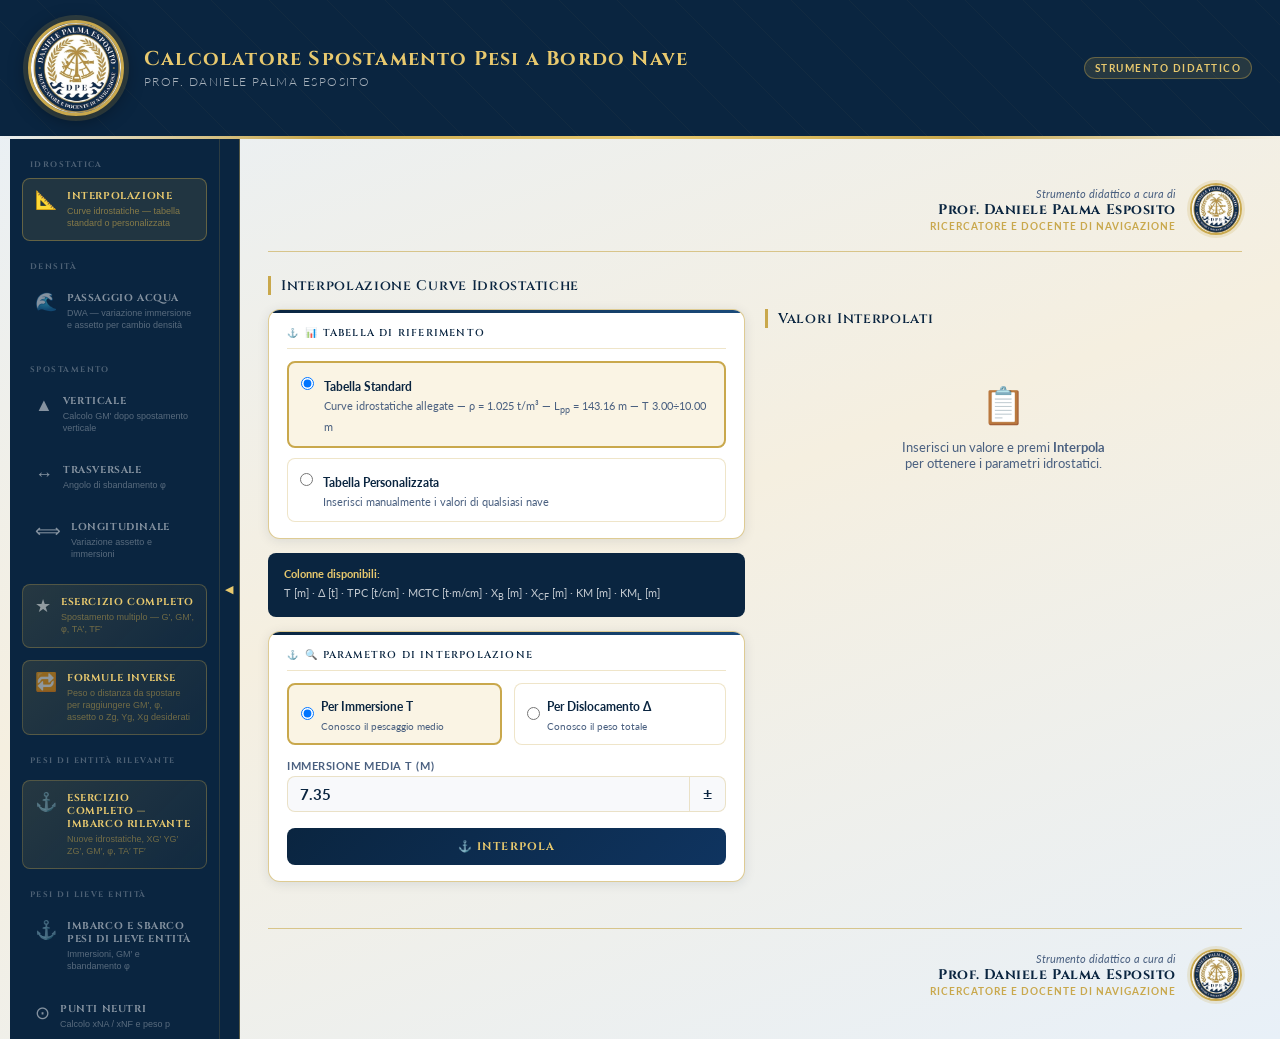
==== public/calcolatori/statica-nave.html @ 0606c581 "Changes" ====
<!DOCTYPE html>
<html lang="it">
<head>
<meta charset="UTF-8">
<meta name="viewport" content="width=device-width, initial-scale=1.0">
<title>Calcolatore Spostamento Pesi – DPE</title>
<link rel="icon" type="image/png" href="[data-uri]">
<link href="https://fonts.googleapis.com/css2?family=Cinzel:wght@400;600;700&family=Lato:wght@300;400;700&display=swap" rel="stylesheet">
<style>:root{--navy:#0a2540;--navy-mid:#0f3460;--navy-light:#1a4a7a;--gold:#C9A84C;--gold-light:#e8c96e;--gold-pale:#f5e8c0;--gold-bg:#faf4e4;--white:#ffffff;--off-white:#f8f9fb;--sea:rgba(21,101,192,0.18);--text-main:#0a2540;--text-muted:#4a6080;--border:rgba(201,168,76,0.3);--border-strong:rgba(201,168,76,0.6);--shadow:0 4px 24px rgba(10,37,64,0.13);--shadow-card:0 2px 12px rgba(10,37,64,0.10);--radius:12px;--radius-sm:8px}*{box-sizing:border-box;margin:0;padding:0}body{font-family:'Lato',sans-serif;background:linear-gradient(160deg,#e8f0f8 0%,#f5efe0 50%,#e8f0f8 100%);min-height:100vh;color:var(--text-main)}.header{background:var(--navy);padding:0;position:relative;overflow:hidden}.header::before{content:'';position:absolute;inset:0;background:repeating-linear-gradient( 45deg,transparent,transparent 40px,rgba(201,168,76,0.04) 40px,rgba(201,168,76,0.04) 41px )}.header-inner{display:flex;align-items:center;gap:20px;padding:20px 28px;position:relative;z-index:1}.header-logo{width:96px;height:96px;border:3px solid var(--gold);border-radius:50%;object-fit:cover;flex-shrink:0;box-shadow:0 0 0 5px rgba(201,168,76,0.18),0 4px 20px rgba(0,0,0,0.4)}.header-text{flex:1}.header-title{font-family:'Cinzel',serif;font-size:20px;font-weight:700;color:var(--gold-light);letter-spacing:0.06em;line-height:1.2}.header-subtitle{font-size:12px;font-weight:300;color:rgba(255,255,255,0.65);letter-spacing:0.12em;text-transform:uppercase;margin-top:3px}.header-badge{background:rgba(201,168,76,0.15);border:1px solid rgba(201,168,76,0.4);color:var(--gold-light);font-size:10px;font-weight:700;letter-spacing:0.15em;text-transform:uppercase;padding:4px 10px;border-radius:20px}.gold-rule{height:3px;background:linear-gradient(90deg,transparent,var(--gold),var(--gold-light),var(--gold),transparent)}.app-shell{display:flex;max-width:1260px;margin:0 auto;min-height:calc(100vh - 130px);position:relative}.sidebar-wrapper{display:flex;flex-direction:row;flex-shrink:0;position:sticky;top:0;height:100vh;align-self:flex-start}.sidebar{width:210px;flex-shrink:0;background:var(--navy);padding:20px 12px;display:flex;flex-direction:column;gap:6px;border-right:1px solid rgba(201,168,76,0.18);transition:width 0.25s ease,padding 0.25s ease,opacity 0.25s ease;overflow-x:hidden;overflow-y:auto;height:100%;scrollbar-width:thin;scrollbar-color:rgba(201,168,76,0.35) transparent}.sidebar::-webkit-scrollbar{width:4px}.sidebar::-webkit-scrollbar-thumb{background:rgba(201,168,76,0.35);border-radius:4px}.sidebar::-webkit-scrollbar-track{background:transparent}.sidebar.collapsed{width:0;padding:20px 0;opacity:0;pointer-events:none}.sidebar-toggle{background:var(--navy);border:none;border-right:1px solid rgba(201,168,76,0.4);color:var(--gold-light);cursor:pointer;width:20px;min-width:20px;padding:0;font-size:11px;display:flex;align-items:center;justify-content:center;transition:background 0.15s;writing-mode:vertical-rl}.sidebar-toggle:hover{background:var(--navy-light);color:var(--gold)}.sidebar-label{font-family:'Cinzel',serif;font-size:8px;font-weight:700;letter-spacing:0.18em;text-transform:uppercase;color:rgba(255,255,255,0.28);padding:0 8px;margin-bottom:2px;margin-top:10px}.sidebar-label:first-child{margin-top:0}.tab{display:flex;align-items:flex-start;gap:10px;padding:11px 12px;border-radius:8px;border:1px solid transparent;background:transparent;color:rgba(255,255,255,0.5);cursor:pointer;text-align:left;transition:all .2s;width:100%}.tab:hover:not(.active){background:rgba(255,255,255,0.06);color:rgba(255,255,255,0.85);border-color:rgba(201,168,76,0.15)}.tab.active{background:rgba(201,168,76,0.12);border-color:rgba(201,168,76,0.4);color:var(--gold-light)}.tab-icon{font-size:18px;flex-shrink:0;margin-top:1px;line-height:1}.tab-body{display:flex;flex-direction:column;gap:2px}.tab-name{font-family:'Cinzel',serif;font-size:10px;font-weight:700;letter-spacing:0.06em;text-transform:uppercase;line-height:1.3}.tab-desc{font-size:9px;font-weight:300;color:rgba(255,255,255,0.32);line-height:1.35}.tab.active .tab-desc{color:rgba(201,168,76,0.6)}.tab-star{background:linear-gradient(135deg,rgba(201,168,76,0.15),rgba(201,168,76,0.04));border-color:rgba(201,168,76,0.3) !important;margin-top:6px}.tab-star .tab-name{color:var(--gold-light)}.tab-star .tab-desc{color:rgba(201,168,76,0.5)}.tab-star.active{background:rgba(201,168,76,0.2);border-color:var(--gold) !important}.app-body{padding:24px 28px 36px;flex:1;min-width:0}.panel{display:none}.panel.active{display:block}.grid2{display:grid;grid-template-columns:1fr 1fr;gap:20px}.section-title{font-family:'Cinzel',serif;font-size:14px;font-weight:600;color:var(--navy);letter-spacing:0.05em;margin-bottom:14px;padding-left:10px;border-left:3px solid var(--gold)}.card{background:var(--white);border:1px solid var(--border-strong);border-radius:var(--radius);padding:16px 18px;box-shadow:var(--shadow-card);margin-bottom:14px;position:relative;overflow:hidden}.card::before{content:'';position:absolute;top:0;left:0;right:0;height:3px;background:linear-gradient(90deg,var(--navy),var(--navy-light))}.card-title{font-family:'Cinzel',serif;font-size:10px;font-weight:600;color:var(--navy);text-transform:uppercase;letter-spacing:0.12em;margin-bottom:12px;padding-bottom:8px;border-bottom:1px solid var(--border);display:flex;align-items:center;gap:6px}.card-title::before{content:'⚓';font-size:9px}.field{margin-bottom:10px}.field:last-child{margin-bottom:0}.field label{display:block;font-size:11px;font-weight:700;color:var(--text-muted);letter-spacing:0.05em;margin-bottom:4px;text-transform:uppercase}.field input{width:100%;padding:8px 12px;font-size:15px;font-weight:700;font-family:'Lato',sans-serif;border:1.5px solid var(--border);border-radius:var(--radius-sm);background:var(--off-white);color:var(--navy);transition:border-color .15s,box-shadow .15s}.field input:focus{outline:none;border-color:var(--gold);box-shadow:0 0 0 3px rgba(201,168,76,0.15);background:var(--white)}.field .hint{font-size:10px;font-weight:300;color:var(--text-muted);margin-left:4px;text-transform:none;letter-spacing:0}.formula-box{background:var(--navy);border-radius:var(--radius-sm);padding:12px 16px;font-family:'Lato',monospace;font-size:12px;color:var(--gold-light);line-height:1.8;letter-spacing:0.04em}.formula-box .note{color:rgba(255,255,255,0.4);font-size:11px}.results-panel{background:var(--white);border:1px solid var(--border-strong);border-radius:var(--radius);box-shadow:var(--shadow-card);overflow:hidden}.results-header{background:linear-gradient(135deg,var(--navy) 0%,var(--navy-mid) 100%);padding:12px 18px;display:flex;align-items:center;justify-content:space-between}.results-header-title{font-family:'Cinzel',serif;font-size:11px;font-weight:600;color:var(--gold-light);letter-spacing:0.1em;text-transform:uppercase}.results-header-icon{font-size:14px}.result-grid{display:grid;grid-template-columns:1fr 1fr;gap:1px;background:var(--border);border-top:1px solid var(--border-strong)}.result-item{background:var(--white);padding:14px 18px;display:flex;flex-direction:column;gap:4px}.result-item.full{grid-column:1 / -1}.result-item.accent{background:var(--gold-bg)}.result-label{font-size:10px;font-weight:700;color:var(--text-muted);text-transform:uppercase;letter-spacing:0.08em}.result-val{font-size:20px;font-weight:700;color:var(--navy);font-family:'Lato',sans-serif}.result-val.good{color:#0d6e5e}.result-val.warn{color:#c84b11}.result-val.small{font-size:15px}.badge{display:inline-block;padding:4px 12px;border-radius:20px;font-size:11px;font-weight:700;letter-spacing:0.06em;text-transform:uppercase}.badge-green{background:#d1fae5;color:#065f46;border:1px solid #6ee7b7}.badge-amber{background:#fef3c7;color:#78350f;border:1px solid #fcd34d}.badge-red{background:#fee2e2;color:#7f1d1d;border:1px solid #fca5a5}.badge-blue{background:#dbeafe;color:#1e3a8a;border:1px solid #93c5fd}.canvas-wrap{margin-top:14px;background:var(--white);border:1px solid var(--border-strong);border-radius:var(--radius);overflow:hidden;box-shadow:var(--shadow-card)}.canvas-header{background:linear-gradient(135deg,var(--navy) 0%,var(--navy-mid) 100%);padding:8px 14px;font-family:'Cinzel',serif;font-size:10px;font-weight:600;color:var(--gold-light);letter-spacing:0.1em;text-transform:uppercase}.ship-canvas{width:100%;height:180px;display:block}.info-text{font-size:11px;color:var(--text-muted);padding:8px 14px;font-style:italic;background:var(--off-white);border-top:1px solid var(--border)}.footer-firma{margin-top:32px;padding-top:20px;border-top:1px solid var(--border-strong);display:flex;align-items:center;gap:14px;justify-content:flex-end}.footer-firma img{width:52px;height:52px;border-radius:50%;border:2px solid var(--gold);object-fit:cover;box-shadow:0 0 0 3px rgba(201,168,76,0.2)}.footer-firma-text{text-align:right}.footer-firma-by{font-size:11px;color:var(--text-muted);font-style:italic}.footer-firma-name{font-family:'Cinzel',serif;font-size:14px;font-weight:700;color:var(--navy);letter-spacing:0.04em}.footer-firma-role{font-size:10px;color:var(--gold);letter-spacing:0.1em;text-transform:uppercase;font-weight:700;margin-top:1px}@media (max-width:680px){.grid2{grid-template-columns:1fr}.result-grid{grid-template-columns:1fr}.header-inner{flex-wrap:wrap}.app-body{padding:16px}}
.field-with-sign{position:relative;display:flex;align-items:stretch;gap:0}
.field-with-sign input{flex:1;border-radius:var(--radius-sm) 0 0 var(--radius-sm)!important}
.sign-btn{flex-shrink:0;width:36px;border:1.5px solid var(--border);border-left:none;border-radius:0 var(--radius-sm) var(--radius-sm) 0;background:var(--off-white);color:var(--navy);font-size:16px;font-weight:700;cursor:pointer;transition:background .15s,color .15s,border-color .15s;display:flex;align-items:center;justify-content:center;line-height:1;padding:0;font-family:'Lato',sans-serif}
.sign-btn:hover{background:var(--navy);color:var(--gold-light);border-color:var(--navy)}
.sign-btn:active{background:var(--navy-light)}
.field-with-sign input:focus{border-radius:var(--radius-sm) 0 0 var(--radius-sm)!important}
.peso-controls{display:flex;gap:8px;margin-top:12px;}
.btn-add-peso,.btn-rem-peso{flex:1;padding:8px 12px;border-radius:var(--radius-sm);border:1.5px solid;font-size:12px;font-weight:700;font-family:'Lato',sans-serif;cursor:pointer;transition:background .15s,color .15s,border-color .15s;letter-spacing:0.04em;}
.btn-add-peso{background:rgba(13,110,94,0.08);border-color:rgba(13,110,94,0.45);color:#0d6e5e;}
.btn-add-peso:hover{background:#0d6e5e;color:#fff;border-color:#0d6e5e;}
.btn-rem-peso{background:rgba(200,75,17,0.07);border-color:rgba(200,75,17,0.4);color:#c84b11;}
.btn-rem-peso:hover{background:#c84b11;color:#fff;border-color:#c84b11;}
.btn-rem-peso:disabled{opacity:0.3;cursor:not-allowed;}
.peso-card-header{display:flex;align-items:center;justify-content:space-between;margin-bottom:12px;padding-bottom:8px;border-bottom:1px solid var(--border);}
.peso-card-title{font-family:'Cinzel',serif;font-size:10px;font-weight:600;color:var(--navy);text-transform:uppercase;letter-spacing:0.12em;display:flex;align-items:center;gap:6px;}
.peso-card-title::before{content:'⚙';font-size:9px;}
.btn-del-peso{width:22px;height:22px;border-radius:50%;border:1.5px solid rgba(200,75,17,0.4);background:rgba(200,75,17,0.07);color:#c84b11;font-size:14px;font-weight:700;line-height:1;cursor:pointer;display:flex;align-items:center;justify-content:center;padding:0;transition:background .15s,color .15s;}
.btn-del-peso:hover{background:#c84b11;color:#fff;border-color:#c84b11;}
.peso-count-badge{font-size:10px;color:var(--text-muted);font-family:'Lato',sans-serif;font-weight:400;font-style:italic;margin-left:6px;text-transform:none;letter-spacing:0;}
/* ── Import from table ────────────────────────────────────────────────── */
.import-bar{display:flex;align-items:center;gap:10px;background:linear-gradient(90deg,rgba(201,168,76,0.10),rgba(201,168,76,0.04));border:1px solid var(--border-strong);border-radius:var(--radius-sm);padding:9px 14px;margin-bottom:18px;flex-wrap:wrap;}
.import-bar-icon{font-size:16px;flex-shrink:0;}
.import-bar-text{flex:1;font-size:11px;color:var(--text-muted);min-width:120px;}
.import-bar-text strong{color:var(--navy);font-weight:700;}
.btn-import{background:var(--navy);color:var(--gold-light);border:1.5px solid var(--gold);border-radius:var(--radius-sm);padding:6px 14px;font-size:11px;font-weight:700;font-family:'Lato',sans-serif;cursor:pointer;letter-spacing:0.05em;transition:background .15s,color .15s;white-space:nowrap;}
.btn-import:hover{background:var(--gold);color:var(--navy);}
.btn-import:disabled{opacity:0.4;cursor:not-allowed;}
.import-toast{position:fixed;bottom:24px;right:24px;background:var(--navy);color:var(--gold-light);border:1px solid var(--gold);border-radius:var(--radius-sm);padding:10px 18px;font-size:12px;font-weight:700;font-family:'Lato',sans-serif;z-index:9999;box-shadow:0 4px 20px rgba(0,0,0,0.3);transform:translateY(20px);opacity:0;transition:opacity .25s,transform .25s;pointer-events:none;}
.import-toast.show{opacity:1;transform:translateY(0);}
/* ── Import modal ──────────────────────────────────────────────────────── */
.import-modal-bg{position:fixed;inset:0;background:rgba(10,37,64,0.55);z-index:8000;display:flex;align-items:center;justify-content:center;padding:16px;}
.import-modal{background:var(--white);border-radius:var(--radius);border:1px solid var(--border-strong);box-shadow:0 8px 40px rgba(10,37,64,0.25);width:100%;max-width:480px;overflow:hidden;}
.import-modal-header{background:linear-gradient(135deg,var(--navy),var(--navy-mid));padding:14px 20px;display:flex;align-items:center;justify-content:space-between;}
.import-modal-title{font-family:'Cinzel',serif;font-size:13px;font-weight:600;color:var(--gold-light);letter-spacing:0.06em;}
.import-modal-close{background:none;border:none;color:rgba(255,255,255,0.5);font-size:20px;cursor:pointer;line-height:1;padding:0;}
.import-modal-close:hover{color:var(--gold-light);}
.import-modal-body{padding:18px 20px;}
.import-preview{background:var(--off-white);border:1px solid var(--border);border-radius:var(--radius-sm);padding:10px 14px;font-family:monospace;font-size:11px;color:var(--navy);line-height:1.8;margin-bottom:16px;}
.import-fields{display:flex;flex-direction:column;gap:8px;margin-bottom:16px;}
.import-field-row{display:flex;align-items:center;gap:10px;padding:8px 12px;border:1px solid var(--border);border-radius:var(--radius-sm);cursor:pointer;transition:background .12s;}
.import-field-row:hover{background:var(--gold-bg);}
.import-field-row input[type=checkbox]{width:15px;height:15px;accent-color:var(--navy);flex-shrink:0;cursor:pointer;}
.import-field-label{flex:1;font-size:12px;font-weight:700;color:var(--navy);}
.import-field-value{font-family:monospace;font-size:12px;color:#0d6e5e;font-weight:700;}
.import-field-target{font-size:10px;color:var(--text-muted);margin-left:4px;}
.import-modal-footer{padding:12px 20px;border-top:1px solid var(--border);display:flex;gap:10px;justify-content:flex-end;}
.btn-modal-cancel{padding:8px 18px;border-radius:var(--radius-sm);border:1.5px solid var(--border);background:var(--off-white);color:var(--text-muted);font-size:12px;font-weight:700;cursor:pointer;}
.btn-modal-cancel:hover{background:var(--white);border-color:var(--navy);color:var(--navy);}
.btn-modal-confirm{padding:8px 22px;border-radius:var(--radius-sm);border:none;background:var(--navy);color:var(--gold-light);font-size:12px;font-weight:700;cursor:pointer;letter-spacing:0.04em;}
.btn-modal-confirm:hover{background:var(--navy-light);}
</style>
</head>
<body>

<div class="header">
<div class="header-inner">
<img id="__dpe_logo_0" src="[data-uri]" alt="DPE Logo" class="header-logo"
onerror="this.style.display='none'">
<div class="header-text">
<div class="header-title">Calcolatore Spostamento Pesi a Bordo Nave</div>
<div class="header-subtitle">Prof. Daniele Palma Esposito</div>
</div>
<div class="header-badge">Strumento Didattico</div>
</div>
</div>
<div class="gold-rule"></div>

<div class="app-shell">

<div class="sidebar-wrapper">

<nav class="sidebar" id="main-sidebar">
<div class="sidebar-label">Idrostatica</div>
<button class="tab active" onclick="switchTab('interpolazione', this)">
<span class="tab-icon">📐</span>
<span class="tab-body">
<span class="tab-name">Interpolazione</span>
<span class="tab-desc">Curve idrostatiche — tabella standard o personalizzata</span>
</span>
</button>
<div class="sidebar-label" style="margin-top:14px;">Densità</div>
<button class="tab" onclick="switchTab('acqua', this)">
<span class="tab-icon">🌊</span>
<span class="tab-body">
<span class="tab-name">Passaggio Acqua</span>
<span class="tab-desc">DWA — variazione immersione e assetto per cambio densità</span>
</span>
</button>
<div class="sidebar-label" style="margin-top:14px;">Spostamento</div>
<button class="tab" onclick="switchTab('verticale', this)">
<span class="tab-icon">▲</span>
<span class="tab-body">
<span class="tab-name">Verticale</span>
<span class="tab-desc">Calcolo GM' dopo spostamento verticale</span>
</span>
</button>
<button class="tab" onclick="switchTab('trasversale', this)">
<span class="tab-icon">↔</span>
<span class="tab-body">
<span class="tab-name">Trasversale</span>
<span class="tab-desc">Angolo di sbandamento φ</span>
</span>
</button>
<button class="tab" onclick="switchTab('longitudinale', this)">
<span class="tab-icon">⟺</span>
<span class="tab-body">
<span class="tab-name">Longitudinale</span>
<span class="tab-desc">Variazione assetto e immersioni</span>
</span>
</button>
<button class="tab tab-star" onclick="switchTab('esercizio', this)">
<span class="tab-icon">★</span>
<span class="tab-body">
<span class="tab-name">Esercizio Completo</span>
<span class="tab-desc">Spostamento multiplo — G', GM', φ, TA', TF'</span>
</span>
</button>
<button class="tab tab-star" onclick="switchTab('inverse', this)">
<span class="tab-icon">🔁</span>
<span class="tab-body">
<span class="tab-name">Formule Inverse</span>
<span class="tab-desc">Peso o distanza da spostare per raggiungere GM', φ, assetto o Zg, Yg, Xg desiderati</span>
</span>
</button>
<div class="sidebar-label" style="margin-top:14px;">Pesi di Entità Rilevante</div>
<button class="tab tab-star" onclick="switchTab('imbrilevante', this)">
<span class="tab-icon">⚓</span>
<span class="tab-body">
<span class="tab-name">Esercizio Completo — Imbarco Rilevante</span>
<span class="tab-desc">Nuove idrostatiche, XG′ YG′ ZG′, GM′, φ, TA′ TF′</span>
</span>
</button>
<div class="sidebar-label" style="margin-top:14px;">Pesi di Lieve Entità</div>
<button class="tab" onclick="switchTab('imbsb', this)">
<span class="tab-icon">⚓</span>
<span class="tab-body">
<span class="tab-name">Imbarco e Sbarco Pesi di Lieve Entità</span>
<span class="tab-desc">Immersioni, GM′ e sbandamento φ</span>
</span>
</button>
<button class="tab" onclick="switchTab('puntineutri', this)">
<span class="tab-icon">⊙</span>
<span class="tab-body">
<span class="tab-name">Punti Neutri</span>
<span class="tab-desc">Calcolo xNA / xNF e peso p</span>
</span>
</button>
<button class="tab" onclick="switchTab('vincolipesc', this)">
<span class="tab-icon">🔒</span>
<span class="tab-body">
<span class="tab-name">Vincoli di Pescaggio</span>
<span class="tab-desc">Peso da imbarcare affinché δTA o δTF siano uguali a δT req</span>
</span>
</button>
<div class="sidebar-label" style="margin-top:14px;">Stabilità</div>
<button class="tab tab-star" onclick="switchTab('incaglio', this)">
<span class="tab-icon">⚠️</span>
<span class="tab-body">
<span class="tab-name">Incaglio</span>
<span class="tab-desc">Reazione di fondo, momento, posizione e disincaglio</span>
</span>
</button>
<button class="tab tab-star" onclick="switchTab('fse', this)">
<span class="tab-icon">💧</span>
<span class="tab-body">
<span class="tab-name">Free Surface Effect</span>
<span class="tab-desc">FSE su serbatoi liquidi — GM′ ridotto</span>
</span>
</button>
<div class="sidebar-label" style="margin-top:14px;">Logistica</div>
<button class="tab tab-star" onclick="switchTab('falla', this)">
<span class="tab-icon">🕳️</span>
<span class="tab-body">
<span class="tab-name">Allagamento — Falla</span>
<span class="tab-desc">Peso acqua imbarcata, immersione, assetto (opzionale)</span>
</span>
</button>
<button class="tab tab-star" onclick="switchTab('bunker', this)">
<span class="tab-icon">⛽</span>
<span class="tab-body">
<span class="tab-name">Bunker &amp; Portata Netta</span>
<span class="tab-desc">Fabbisogno carburante e capacità di carico utile</span>
</span>
</button>
</nav>

<button class="sidebar-toggle" id="sidebar-toggle-btn" onclick="toggleSidebar()" title="Nascondi menu">◀</button>

</div>

<div class="app-body">

<div id="panel-verticale" class="panel">
<div class="footer-firma" style="margin-top:0;margin-bottom:24px;padding-bottom:16px;border-top:none;border-bottom:1px solid var(--border-strong);">
<div class="footer-firma-text">
<div class="footer-firma-by">Strumento didattico a cura di</div>
<div class="footer-firma-name">Prof. Daniele Palma Esposito</div>
<div class="footer-firma-role">Ricercatore e Docente di Navigazione</div>
</div>
<img src="[data-uri]" alt="DPE" class="dpe-logo-sync"
onerror="this.style.display='none'">
</div>

<div class="import-bar">
<span class="import-bar-icon">📥</span>
<span class="import-bar-text"><strong>Importa dalla tabella idrostatica</strong> — carica Δ dalla scheda Interpolazione</span>
<button class="btn-import" onclick="openImportModal('v')">Importa valori</button>
</div>

<div class="grid2">
<div>
<p class="section-title">Spostamento Verticale del Peso</p>
<div class="card">
<p class="card-title">Dati Nave</p>
<div class="field">
<label>Dislocamento Δ <span class="hint">(t)</span></label>
<div class="field-with-sign"><input type="number" id="v-delta" value="8000" oninput="calcV()"><button type="button" class="sign-btn" onclick="toggleSign('v-delta')" title="Cambia segno (±)">±</button></div>
</div>
<div class="field">
<label>Altezza metacentrica GM <span class="hint">(m)</span></label>
<div class="field-with-sign"><input type="number" id="v-gm" value="1.20" step="0.01" oninput="calcV()"><button type="button" class="sign-btn" onclick="toggleSign('v-gm')" title="Cambia segno (±)">±</button></div>
</div>
</div>
<div class="card">
<p class="card-title">Peso Spostato</p>
<div class="field">
<label>Peso p <span class="hint">(t)</span></label>
<div class="field-with-sign"><input type="number" id="v-p" value="50" oninput="calcV()"><button type="button" class="sign-btn" onclick="toggleSign('v-p')" title="Cambia segno (±)">±</button></div>
</div>
<div class="field">
<label>Spostamento verticale z <span class="hint">(m — + su, − giù)</span></label>
<div class="field-with-sign"><input type="number" id="v-z" value="4.0" step="0.1" oninput="calcV()"><button type="button" class="sign-btn" onclick="toggleSign('v-z')" title="Cambia segno (±)">±</button></div>
</div>
</div>
<div class="formula-box">
GG' = p · z / Δ<br>
GM' = GM − GG'<br>
<span class="note">+ spostamento verso il basso → GM aumenta</span>
</div>
</div>
<div>
<p class="section-title">Risultati</p>
<div class="results-panel">
<div class="results-header">
<span class="results-header-title">Variazione di Stabilità</span>
<span class="results-header-icon">⚓</span>
</div>
<div class="result-grid">
<div class="result-item">
<span class="result-label">GG' — Spostamento baricentro</span>
<span class="result-val" id="v-gg">—</span>
</div>
<div class="result-item accent">
<span class="result-label">Nuova GM'</span>
<span class="result-val" id="v-gm2">—</span>
</div>
<div class="result-item full">
<span class="result-label">Valutazione Stabilità</span>
<span id="v-status">—</span>
</div>
</div>
</div>
<div class="canvas-wrap">
<div class="canvas-header">📐 Visualizzazione — Piano Trasversale</div>
<canvas id="ship-v" class="ship-canvas"></canvas>
<p class="info-text" id="v-info">Inserire i dati per visualizzare la situazione.</p>
</div>
</div>
</div>

<div class="footer-firma">
<div class="footer-firma-text">
<div class="footer-firma-by">Strumento didattico a cura di</div>
<div class="footer-firma-name">Prof. Daniele Palma Esposito</div>
<div class="footer-firma-role">Ricercatore e Docente di Navigazione</div>
</div>
<img src="[data-uri]" alt="DPE" class="dpe-logo-sync"
onerror="this.style.display='none'">
</div>
</div>

<div id="panel-trasversale" class="panel">
<div class="footer-firma" style="margin-top:0;margin-bottom:24px;padding-bottom:16px;border-top:none;border-bottom:1px solid var(--border-strong);">
<div class="footer-firma-text">
<div class="footer-firma-by">Strumento didattico a cura di</div>
<div class="footer-firma-name">Prof. Daniele Palma Esposito</div>
<div class="footer-firma-role">Ricercatore e Docente di Navigazione</div>
</div>
<img src="[data-uri]" alt="DPE" class="dpe-logo-sync"
onerror="this.style.display='none'">
</div>

<div class="import-bar">
<span class="import-bar-icon">📥</span>
<span class="import-bar-text"><strong>Importa dalla tabella idrostatica</strong> — carica Δ dalla scheda Interpolazione</span>
<button class="btn-import" onclick="openImportModal('t')">Importa valori</button>
</div>

<div class="grid2">
<div>
<p class="section-title">Spostamento Trasversale del Peso</p>
<div class="card">
<p class="card-title">Dati Nave</p>
<div class="field">
<label>Dislocamento Δ <span class="hint">(t)</span></label>
<div class="field-with-sign"><input type="number" id="t-delta" value="8000" oninput="calcT()"><button type="button" class="sign-btn" onclick="toggleSign('t-delta')" title="Cambia segno (±)">±</button></div>
</div>
<div class="field">
<label>Altezza metacentrica GM <span class="hint">(m)</span></label>
<div class="field-with-sign"><input type="number" id="t-gm" value="1.20" step="0.01" oninput="calcT()"><button type="button" class="sign-btn" onclick="toggleSign('t-gm')" title="Cambia segno (±)">±</button></div>
</div>
</div>
<div class="card">
<p class="card-title">Peso Spostato</p>
<div class="field">
<label>Peso p <span class="hint">(t)</span></label>
<div class="field-with-sign"><input type="number" id="t-p" value="50" oninput="calcT()"><button type="button" class="sign-btn" onclick="toggleSign('t-p')" title="Cambia segno (±)">±</button></div>
</div>
<div class="field">
<label>Spostamento trasversale y <span class="hint">(m — + dritta, − sinistra)</span></label>
<div class="field-with-sign"><input type="number" id="t-y" value="5.0" step="0.1" oninput="calcT()"><button type="button" class="sign-btn" onclick="toggleSign('t-y')" title="Cambia segno (±)">±</button></div>
</div>
</div>
<div class="formula-box">
tan φ = p · y / (Δ · GM)<br>
φ = arctan(p · y / Δ · GM)
</div>
</div>
<div>
<p class="section-title">Risultati</p>
<div class="results-panel">
<div class="results-header">
<span class="results-header-title">Angolo di Sbandamento</span>
<span class="results-header-icon">🧭</span>
</div>
<div class="result-grid">
<div class="result-item">
<span class="result-label">GG' trasversale</span>
<span class="result-val" id="t-gg">—</span>
</div>
<div class="result-item">
<span class="result-label">tan φ</span>
<span class="result-val small" id="t-tanf">—</span>
</div>
<div class="result-item accent">
<span class="result-label">Angolo di sbandamento φ</span>
<span class="result-val" id="t-phi">—</span>
</div>
<div class="result-item">
<span class="result-label">Valutazione</span>
<span id="t-status">—</span>
</div>
</div>
</div>
<div class="canvas-wrap">
<div class="canvas-header">📐 Visualizzazione — Sbandamento</div>
<canvas id="ship-t" class="ship-canvas"></canvas>
<p class="info-text" id="t-info">Inserire i dati per visualizzare lo sbandamento.</p>
</div>
</div>
</div>

<div class="footer-firma">
<div class="footer-firma-text">
<div class="footer-firma-by">Strumento didattico a cura di</div>
<div class="footer-firma-name">Prof. Daniele Palma Esposito</div>
<div class="footer-firma-role">Ricercatore e Docente di Navigazione</div>
</div>
<img src="[data-uri]" alt="DPE" class="dpe-logo-sync"
onerror="this.style.display='none'">
</div>
</div>

<div id="panel-longitudinale" class="panel">
<div class="footer-firma" style="margin-top:0;margin-bottom:24px;padding-bottom:16px;border-top:none;border-bottom:1px solid var(--border-strong);">
<div class="footer-firma-text">
<div class="footer-firma-by">Strumento didattico a cura di</div>
<div class="footer-firma-name">Prof. Daniele Palma Esposito</div>
<div class="footer-firma-role">Ricercatore e Docente di Navigazione</div>
</div>
<img src="[data-uri]" alt="DPE" class="dpe-logo-sync"
onerror="this.style.display='none'">
</div>

<div class="import-bar">
<span class="import-bar-icon">📥</span>
<span class="import-bar-text"><strong>Importa dalla tabella idrostatica</strong> — carica Δ, MCTC, XCF dalla scheda Interpolazione</span>
<button class="btn-import" onclick="openImportModal('l')">Importa valori</button>
</div>

<div class="grid2">
<div>
<p class="section-title">Spostamento Longitudinale del Peso</p>
<div class="card">
<p class="card-title">Dati Nave</p>
<div class="field">
<label>Dislocamento Δ <span class="hint">(t)</span></label>
<div class="field-with-sign"><input type="number" id="l-delta" value="8000" oninput="calcL()"><button type="button" class="sign-btn" onclick="toggleSign('l-delta')" title="Cambia segno (±)">±</button></div>
</div>
<div class="field">
<label>Lunghezza L <span class="hint">(m)</span></label>
<div class="field-with-sign"><input type="number" id="l-l" value="120" oninput="calcL()"><button type="button" class="sign-btn" onclick="toggleSign('l-l')" title="Cambia segno (±)">±</button></div>
</div>
<div class="field">
<label>MCTC <span class="hint">(t·m/cm)</span></label>
<div class="field-with-sign"><input type="number" id="l-mctc" value="85" step="0.1" oninput="calcL()"><button type="button" class="sign-btn" onclick="toggleSign('l-mctc')" title="Cambia segno (±)">±</button></div>
</div>
<div class="field">
<label>XCF — distanza CF da AP <span class="hint">(m)</span></label>
<div class="field-with-sign"><input type="number" id="l-xcf" value="58" step="0.1" oninput="calcL()"><button type="button" class="sign-btn" onclick="toggleSign('l-xcf')" title="Cambia segno (±)">±</button></div>
</div>
<div class="field">
<label>Immersione a poppa TA <span class="hint">(m)</span></label>
<div class="field-with-sign"><input type="number" id="l-ta" value="6.20" step="0.01" oninput="calcL()"><button type="button" class="sign-btn" onclick="toggleSign('l-ta')" title="Cambia segno (±)">±</button></div>
</div>
<div class="field">
<label>Immersione a prua TF <span class="hint">(m)</span></label>
<div class="field-with-sign"><input type="number" id="l-tf" value="5.80" step="0.01" oninput="calcL()"><button type="button" class="sign-btn" onclick="toggleSign('l-tf')" title="Cambia segno (±)">±</button></div>
</div>
</div>
<div class="card">
<p class="card-title">Peso Spostato</p>
<div class="field">
<label>Peso p <span class="hint">(t)</span></label>
<div class="field-with-sign"><input type="number" id="l-p" value="50" oninput="calcL()"><button type="button" class="sign-btn" onclick="toggleSign('l-p')" title="Cambia segno (±)">±</button></div>
</div>
<div class="field">
<label>Spostamento longitudinale x <span class="hint">(m — + verso prua)</span></label>
<div class="field-with-sign"><input type="number" id="l-x" value="20" step="0.5" oninput="calcL()"><button type="button" class="sign-btn" onclick="toggleSign('l-x')" title="Cambia segno (±)">±</button></div>
</div>
</div>
<div class="formula-box">
CT = p · x / (100 · MCTC)<br>
δTF = (L−XCF) / L · CT<br>
δTA = XCF / L · CT<br>
<span class="note">verso prua: TF↑ TA↓</span>
</div>
</div>
<div>
<p class="section-title">Risultati</p>
<div class="results-panel">
<div class="results-header">
<span class="results-header-title">Variazione di Assetto</span>
<span class="results-header-icon">⚓</span>
</div>
<div class="result-grid">
<div class="result-item full">
<span class="result-label">Variazione di assetto CT</span>
<span class="result-val" id="l-ct">—</span>
</div>
<div class="result-item">
<span class="result-label">δTF — var. immersione prua</span>
<span class="result-val small" id="l-dtf">—</span>
</div>
<div class="result-item">
<span class="result-label">δTA — var. immersione poppa</span>
<span class="result-val small" id="l-dta">—</span>
</div>
<div class="result-item accent">
<span class="result-label">Nuova TF'</span>
<span class="result-val" id="l-tf2">—</span>
</div>
<div class="result-item accent">
<span class="result-label">Nuova TA'</span>
<span class="result-val" id="l-ta2">—</span>
</div>
<div class="result-item">
<span class="result-label">Assetto iniziale As</span>
<span class="result-val small" id="l-as">—</span>
</div>
<div class="result-item">
<span class="result-label">Assetto finale As'</span>
<span class="result-val small" id="l-as2">—</span>
</div>
</div>
</div>
<div class="canvas-wrap">
<div class="canvas-header">📐 Visualizzazione — Assetto Longitudinale</div>
<canvas id="ship-l" class="ship-canvas"></canvas>
<p class="info-text" id="l-info">Inserire i dati per visualizzare la variazione di assetto.</p>
</div>
</div>
</div>

<div class="footer-firma">
<div class="footer-firma-text">
<div class="footer-firma-by">Strumento didattico a cura di</div>
<div class="footer-firma-name">Prof. Daniele Palma Esposito</div>
<div class="footer-firma-role">Ricercatore e Docente di Navigazione</div>
</div>
<img src="[data-uri]" alt="DPE" class="dpe-logo-sync"
onerror="this.style.display='none'">
</div>
</div>


<div id="panel-esercizio" class="panel">
<div class="footer-firma" style="margin-top:0;margin-bottom:24px;padding-bottom:16px;border-top:none;border-bottom:1px solid var(--border-strong);">
<div class="footer-firma-text">
<div class="footer-firma-by">Strumento didattico a cura di</div>
<div class="footer-firma-name">Prof. Daniele Palma Esposito</div>
<div class="footer-firma-role">Ricercatore e Docente di Navigazione</div>
</div>
<img src="[data-uri]" alt="DPE" class="dpe-logo-sync"
onerror="this.style.display='none'">
</div>


<div style="background:linear-gradient(135deg,var(--navy) 0%,var(--navy-mid) 100%);border-radius:var(--radius);padding:16px 22px;margin-bottom:20px;border:1px solid var(--border-strong);">
<div style="font-family:'Cinzel',serif;font-size:15px;font-weight:700;color:var(--gold-light);letter-spacing:0.06em;margin-bottom:6px;">★ Esercizio Completo — Spostamento Multiplo di Pesi</div>
<div style="font-size:12px;color:rgba(255,255,255,0.65);line-height:1.6;">
Inserire i dati iniziali della nave e uno o più spostamenti di peso lungo gli assi X, Y e Z.<br>
Il calcolatore determina: nuove coordinate del baricentro, GM finale, angolo di sbandamento e immersioni finali.
</div>
</div>

<div class="import-bar">
<span class="import-bar-icon">📥</span>
<span class="import-bar-text"><strong>Importa dalla tabella idrostatica</strong> — carica Δ, MCTC, XCF dalla scheda Interpolazione</span>
<button class="btn-import" onclick="openImportModal('e')">Importa valori</button>
</div>

<div class="grid2">

<div>
<p class="section-title">Dati Iniziali della Nave</p>

<div class="card">
<p class="card-title">Parametri Generali</p>
<div class="field">
<label>Dislocamento Δ <span class="hint">(t)</span></label>
<div class="field-with-sign"><input type="number" id="e-delta" value="12000" oninput="calcE()"><button type="button" class="sign-btn" onclick="toggleSign('e-delta')" title="Cambia segno (±)">±</button></div>
</div>
<div class="field">
<label>Altezza metacentrica GM <span class="hint">(m)</span></label>
<div class="field-with-sign"><input type="number" id="e-gm" value="1.50" step="0.01" oninput="calcE()"><button type="button" class="sign-btn" onclick="toggleSign('e-gm')" title="Cambia segno (±)">±</button></div>
</div>
<div class="field">
<label>Lunghezza fra perpendicolari L <span class="hint">(m)</span></label>
<div class="field-with-sign"><input type="number" id="e-l" value="120" oninput="calcE()"><button type="button" class="sign-btn" onclick="toggleSign('e-l')" title="Cambia segno (±)">±</button></div>
</div>
<div class="field">
<label>MCTC <span class="hint">(t·m/cm)</span></label>
<div class="field-with-sign"><input type="number" id="e-mctc" value="180" step="0.1" oninput="calcE()"><button type="button" class="sign-btn" onclick="toggleSign('e-mctc')" title="Cambia segno (±)">±</button></div>
</div>
<div class="field">
<label>Distanza CF dalla PP (XCF) <span class="hint">(m)</span></label>
<div class="field-with-sign"><input type="number" id="e-xcf" value="58" step="0.1" oninput="calcE()"><button type="button" class="sign-btn" onclick="toggleSign('e-xcf')" title="Cambia segno (±)">±</button></div>
</div>
</div>

<div class="card">
<p class="card-title">Posizione Iniziale Baricentro</p>
<div class="field">
<label>XG iniziale <span class="hint">(m dalla PP)</span></label>
<div class="field-with-sign"><input type="number" id="e-xg0" value="60.0" step="0.1" oninput="calcE()"><button type="button" class="sign-btn" onclick="toggleSign('e-xg0')" title="Cambia segno (±)">±</button></div>
</div>
<div class="field">
<label>YG iniziale <span class="hint">(m, + dritta)</span></label>
<div class="field-with-sign"><input type="number" id="e-yg0" value="0.0" step="0.1" oninput="calcE()"><button type="button" class="sign-btn" onclick="toggleSign('e-yg0')" title="Cambia segno (±)">±</button></div>
</div>
<div class="field">
<label>ZG iniziale <span class="hint">(m sopra la chiglia)</span></label>
<div class="field-with-sign"><input type="number" id="e-zg0" value="7.20" step="0.01" oninput="calcE()"><button type="button" class="sign-btn" onclick="toggleSign('e-zg0')" title="Cambia segno (±)">±</button></div>
</div>
</div>

<div class="card">
<p class="card-title">Immersioni Iniziali</p>
<div class="field">
<label>Immersione a Poppa TA <span class="hint">(m)</span></label>
<div class="field-with-sign"><input type="number" id="e-ta" value="6.80" step="0.01" oninput="calcE()"><button type="button" class="sign-btn" onclick="toggleSign('e-ta')" title="Cambia segno (±)">±</button></div>
</div>
<div class="field">
<label>Immersione a Prua TF <span class="hint">(m)</span></label>
<div class="field-with-sign"><input type="number" id="e-tf" value="6.40" step="0.01" oninput="calcE()"><button type="button" class="sign-btn" onclick="toggleSign('e-tf')" title="Cambia segno (±)">±</button></div>
</div>
</div>

<p class="section-title" style="margin-top:18px;">Pesi Spostati</p>

<div id="e-pesi-container"></div>

<div class="peso-controls">
  <button class="btn-add-peso" onclick="addPesoE()">＋ Aggiungi peso</button>
  <button class="btn-rem-peso" id="e-btn-rem" onclick="remPesoE()">－ Rimuovi ultimo</button>
</div>

<div class="formula-box" style="margin-top:12px;">
δXG = Σ(pᵢ · xᵢ) / Δ<br>
δYG = Σ(pᵢ · yᵢ) / Δ<br>
δZG = Σ(pᵢ · zᵢ) / Δ<br>
GM' = GM − δZG<br>
tan φ = Σ(pᵢ · yᵢ) / (Δ · GM')<br>
CT = Σ(pᵢ · xᵢ) / (100 · MCTC)<br>
<span class="note">Convenzioni: x+ verso prua, y+ verso dritta, z+ verso l'alto</span>
</div>
</div>

<div>
<p class="section-title">Risultati dell'Esercizio</p>

<div class="results-panel" style="margin-bottom:14px;">
<div class="results-header">
<span class="results-header-title">① Coordinate del Baricentro</span>
<span class="results-header-icon">📍</span>
</div>
<div class="result-grid" style="grid-template-columns:1fr 1fr 1fr;">
<div class="result-item">
<span class="result-label">δXG — variaz. longit.</span>
<span class="result-val small" id="e-dxg">—</span>
</div>
<div class="result-item">
<span class="result-label">δYG — variaz. trasvrs.</span>
<span class="result-val small" id="e-dyg">—</span>
</div>
<div class="result-item">
<span class="result-label">δZG — variaz. vert.</span>
<span class="result-val small" id="e-dzg">—</span>
</div>
<div class="result-item accent">
<span class="result-label">XG' finale</span>
<span class="result-val" id="e-xgf">—</span>
</div>
<div class="result-item accent">
<span class="result-label">YG' finale</span>
<span class="result-val" id="e-ygf">—</span>
</div>
<div class="result-item accent">
<span class="result-label">ZG' finale</span>
<span class="result-val" id="e-zgf">—</span>
</div>
</div>
</div>

<div class="results-panel" style="margin-bottom:14px;">
<div class="results-header">
<span class="results-header-title">② Altezza Metacentrica GM'</span>
<span class="results-header-icon">📐</span>
</div>
<div class="result-grid">
<div class="result-item">
<span class="result-label">GG' verticale totale</span>
<span class="result-val small" id="e-gg-v">—</span>
</div>
<div class="result-item accent">
<span class="result-label">GM' Finale</span>
<span class="result-val" id="e-gm2">—</span>
</div>
<div class="result-item full">
<span class="result-label">Valutazione Stabilità</span>
<span id="e-gm-status">—</span>
</div>
</div>
</div>

<div class="results-panel" style="margin-bottom:14px;">
<div class="results-header">
<span class="results-header-title">③ Sbandamento Trasversale</span>
<span class="results-header-icon">⚖</span>
</div>
<div class="result-grid">
<div class="result-item">
<span class="result-label">GG' trasversale totale</span>
<span class="result-val small" id="e-gg-t">—</span>
</div>
<div class="result-item">
<span class="result-label">tan φ</span>
<span class="result-val small" id="e-tanf">—</span>
</div>
<div class="result-item accent">
<span class="result-label">Angolo di Sbandamento φ</span>
<span class="result-val" id="e-phi">—</span>
</div>
<div class="result-item">
<span class="result-label">Valutazione</span>
<span id="e-phi-status">—</span>
</div>
</div>
</div>

<div class="results-panel" style="margin-bottom:14px;">
<div class="results-header">
<span class="results-header-title">④ Variazione d'Assetto e Immersioni Finali</span>
<span class="results-header-icon">🚢</span>
</div>
<div class="result-grid">
<div class="result-item">
<span class="result-label">Variazione assetto CT</span>
<span class="result-val small" id="e-ct">—</span>
</div>
<div class="result-item">
<span class="result-label">δTA (a Poppa)</span>
<span class="result-val small" id="e-dta">—</span>
</div>
<div class="result-item">
<span class="result-label">δTF (a Prua)</span>
<span class="result-val small" id="e-dtf">—</span>
</div>
<div class="result-item">
<span class="result-label">Assetto iniziale</span>
<span class="result-val small" id="e-as0">—</span>
</div>
<div class="result-item accent">
<span class="result-label">TA' Finale (Poppa)</span>
<span class="result-val" id="e-ta2">—</span>
</div>
<div class="result-item accent">
<span class="result-label">TF' Finale (Prua)</span>
<span class="result-val" id="e-tf2">—</span>
</div>
<div class="result-item">
<span class="result-label">Assetto finale</span>
<span class="result-val small" id="e-as2">—</span>
</div>
<div class="result-item">
<span class="result-label">Tm finale</span>
<span class="result-val small" id="e-tm2">—</span>
</div>
</div>
</div>

<div style="background:var(--navy);border-radius:var(--radius-sm);padding:12px 16px;font-size:11px;color:rgba(255,255,255,0.75);line-height:1.8;" id="e-summary">
Inserire i dati per ottenere il riepilogo completo.
</div>

<div class="canvas-wrap" style="margin-top:14px;">
<div class="canvas-header">📐 Vista Proravia — Sbandamento Trasversale</div>
<canvas id="ship-e-t" class="ship-canvas"></canvas>
<p class="info-text" id="e-info-t">—</p>
</div>

<div class="canvas-wrap" style="margin-top:10px;">
<div class="canvas-header">📐 Vista Laterale — Immersioni Finali</div>
<canvas id="ship-e-l" class="ship-canvas"></canvas>
<p class="info-text" id="e-info-l">—</p>
</div>
</div>
</div>


<div class="footer-firma">
<div class="footer-firma-text">
<div class="footer-firma-by">Strumento didattico a cura di</div>
<div class="footer-firma-name">Prof. Daniele Palma Esposito</div>
<div class="footer-firma-role">Ricercatore e Docente di Navigazione</div>
</div>
<img src="[data-uri]" alt="DPE" class="dpe-logo-sync"
onerror="this.style.display='none'">
</div>
</div>

<div id="panel-inverse" class="panel">
<div class="footer-firma" style="margin-top:0;margin-bottom:24px;padding-bottom:16px;border-top:none;border-bottom:1px solid var(--border-strong);">
<div class="footer-firma-text">
<div class="footer-firma-by">Strumento didattico a cura di</div>
<div class="footer-firma-name">Prof. Daniele Palma Esposito</div>
<div class="footer-firma-role">Ricercatore e Docente di Navigazione</div>
</div>
<img src="[data-uri]" alt="DPE" class="dpe-logo-sync" onerror="this.style.display='none'">
</div>

<div style="background:linear-gradient(135deg,var(--navy) 0%,var(--navy-mid) 100%);border-radius:var(--radius);padding:16px 22px;margin-bottom:20px;border:1px solid var(--border-strong);">
<div style="font-family:'Cinzel',serif;font-size:15px;font-weight:700;color:var(--gold-light);letter-spacing:0.06em;margin-bottom:6px;">🔁 Formule Inverse — Determinare il Peso o la Distanza da Spostare</div>
<div style="font-size:12px;color:rgba(255,255,255,0.65);line-height:1.6;">
Dato un obiettivo (valore finale di GM, Zg, φ, Yg, assetto o Xg), calcola il <strong style="color:rgba(255,255,255,0.85);">peso p</strong> da spostare per una distanza prefissata, oppure la <strong style="color:rgba(255,255,255,0.85);">distanza d</strong> per un peso prefissato.<br>
Le tre schede corrispondono ai tre assi: verticale (GM / Zg), trasversale (φ / Yg), longitudinale (assetto / Xg).
</div>
</div>

<div class="import-bar">
<span class="import-bar-icon">📥</span>
<span class="import-bar-text"><strong>Importa dalla tabella idrostatica</strong> — carica Δ, MCTC, XCF dalla scheda Interpolazione</span>
<button class="btn-import" onclick="openImportModal('inv')">Importa valori</button>
</div>

<!-- ══════════════════════════════════════════════════════════
     SEZIONE 1 — INVERSA VERTICALE (GM / Zg)
     ══════════════════════════════════════════════════════════ -->
<p class="section-title" style="margin-bottom:16px;">① Asse Verticale — Obiettivo su GM o Zg</p>

<div class="grid2">
<div>

<div class="card">
<p class="card-title">Dati Nave</p>
<div class="field">
<label>Dislocamento Δ <span class="hint">(t)</span></label>
<div class="field-with-sign"><input type="number" id="iv-delta" value="8000" oninput="calcIV()"><button type="button" class="sign-btn" onclick="toggleSign('iv-delta')" title="±">±</button></div>
</div>
<div class="field">
<label>GM attuale <span class="hint">(m)</span></label>
<div class="field-with-sign"><input type="number" id="iv-gm" value="1.20" step="0.01" oninput="calcIV()"><button type="button" class="sign-btn" onclick="toggleSign('iv-gm')" title="±">±</button></div>
</div>
<div class="field">
<label>Zg attuale <span class="hint">(m sopra la chiglia — opzionale, usato per trovare Zg')</span></label>
<div class="field-with-sign"><input type="number" id="iv-zg" value="7.20" step="0.01" oninput="calcIV()"><button type="button" class="sign-btn" onclick="toggleSign('iv-zg')" title="±">±</button></div>
</div>
</div>

<div class="card">
<p class="card-title">Obiettivo &amp; Vincolo</p>
<div class="field">
<label>Valore obiettivo <span class="hint">(GM desiderato, in m)</span></label>
<div class="field-with-sign"><input type="number" id="iv-gm-target" value="1.50" step="0.01" oninput="calcIV()"><button type="button" class="sign-btn" onclick="toggleSign('iv-gm-target')" title="±">±</button></div>
</div>
<div class="field">
<label>Peso p noto <span class="hint">(t — 0 se vuoi trovare p)</span></label>
<div class="field-with-sign"><input type="number" id="iv-p" value="0" oninput="calcIV()"><button type="button" class="sign-btn" onclick="toggleSign('iv-p')" title="±">±</button></div>
</div>
<div class="field">
<label>Distanza z nota <span class="hint">(m — 0 se vuoi trovare z; + verso il basso)</span></label>
<div class="field-with-sign"><input type="number" id="iv-z" value="4.0" step="0.1" oninput="calcIV()"><button type="button" class="sign-btn" onclick="toggleSign('iv-z')" title="±">±</button></div>
</div>
</div>

<div class="formula-box">
GG' = GM − GM'<span class="note"> (positivo se G scende → GM aumenta)</span><br>
GG' = p · z / Δ<br>
<br>
<strong style="color:var(--gold-light);">Se noto z → trova p:</strong><br>
p = Δ · GG' / z = Δ · (GM − GM<sub>target</sub>) / z<br>
<br>
<strong style="color:var(--gold-light);">Se noto p → trova z:</strong><br>
z = Δ · GG' / p = Δ · (GM − GM<sub>target</sub>) / p<br>
<br>
<span class="note">z &gt; 0 = peso si sposta verso il basso → GM aumenta<br>
z &lt; 0 = peso si sposta verso l'alto → GM diminuisce<br>
Zg' = Zg − GG' (se GG' &gt;0 il baricentro scende)</span>
</div>

</div>

<div>
<p class="section-title">Risultati — Verticale</p>
<div class="results-panel">
<div class="results-header">
<span class="results-header-title">Spostamento Verticale Necessario</span>
<span class="results-header-icon">▲</span>
</div>
<div class="result-grid">
<div class="result-item">
<span class="result-label">ΔGM richiesto (GM − GM<sub>target</sub>)</span>
<span class="result-val small" id="iv-delta-gm">—</span>
</div>
<div class="result-item">
<span class="result-label">GG' necessario</span>
<span class="result-val small" id="iv-gg">—</span>
</div>
<div class="result-item accent">
<span class="result-label">Peso p da spostare</span>
<span class="result-val" id="iv-res-p">—</span>
</div>
<div class="result-item accent">
<span class="result-label">Distanza z da spostare</span>
<span class="result-val" id="iv-res-z">—</span>
</div>
<div class="result-item">
<span class="result-label">GM' finale verificato</span>
<span class="result-val small" id="iv-gm-check">—</span>
</div>
<div class="result-item">
<span class="result-label">Zg' finale</span>
<span class="result-val small" id="iv-zg-new">—</span>
</div>
<div class="result-item full">
<span class="result-label">Note</span>
<span id="iv-note">—</span>
</div>
</div>
</div>
</div>
</div>

<hr style="border:none;border-top:1px solid var(--border-strong);margin:28px 0;">

<!-- ══════════════════════════════════════════════════════════
     SEZIONE 2 — INVERSA TRASVERSALE (φ / Yg)
     ══════════════════════════════════════════════════════════ -->
<p class="section-title" style="margin-bottom:16px;">② Asse Trasversale — Obiettivo su φ o Yg</p>

<div class="grid2">
<div>

<div class="card">
<p class="card-title">Dati Nave</p>
<div class="field">
<label>Dislocamento Δ <span class="hint">(t)</span></label>
<div class="field-with-sign"><input type="number" id="it-delta" value="8000" oninput="calcIT()"><button type="button" class="sign-btn" onclick="toggleSign('it-delta')" title="±">±</button></div>
</div>
<div class="field">
<label>GM' (da usare per il calcolo dell'angolo) <span class="hint">(m)</span></label>
<div class="field-with-sign"><input type="number" id="it-gm" value="1.20" step="0.01" oninput="syncPhiFromYg()"><button type="button" class="sign-btn" onclick="toggleSign('it-gm'); syncPhiFromYg();" title="±">±</button></div>
</div>
<div class="field">
<label>Yg attuale <span class="hint">(m, + dritta; 0 se nave diritta)</span></label>
<div class="field-with-sign"><input type="number" id="it-yg" value="0.0" step="0.01" oninput="syncPhiFromYg()"><button type="button" class="sign-btn" onclick="toggleSign('it-yg'); syncPhiFromYg();" title="±">±</button></div>
</div>
<div class="field">
<label>Inclinazione attuale φ₀ <span class="hint">(° — inserire 0 se nave è diritta)</span></label>
<div class="field-with-sign"><input type="number" id="it-phi0" value="0.0" step="0.1" oninput="syncYgFromPhi()"><button type="button" class="sign-btn" onclick="toggleSign('it-phi0'); syncYgFromPhi();" title="±">±</button></div>
</div>
</div>

<div class="card">
<p class="card-title">Obiettivo &amp; Vincolo</p>

<div style="display:flex;gap:8px;margin-bottom:14px;">
  <button type="button" id="it-toggle-phi" onclick="setITMode('phi')"
    style="flex:1;padding:8px 10px;border-radius:var(--radius-sm);border:1.5px solid var(--gold);background:var(--navy);color:var(--gold-light);font-family:'Cinzel',serif;font-size:10px;font-weight:700;letter-spacing:0.08em;cursor:pointer;text-transform:uppercase;transition:all .15s;">
    📐 Angolo φ
  </button>
  <button type="button" id="it-toggle-yg" onclick="setITMode('yg')"
    style="flex:1;padding:8px 10px;border-radius:var(--radius-sm);border:1.5px solid var(--border);background:var(--off-white);color:var(--text-muted);font-family:'Cinzel',serif;font-size:10px;font-weight:700;letter-spacing:0.08em;cursor:pointer;text-transform:uppercase;transition:all .15s;">
    📏 Yg
  </button>
</div>

<div id="it-field-phi" class="field">
<label>Angolo obiettivo φ<sub>target</sub> <span class="hint">(° — positivo dritta, negativo sinistra)</span></label>
<div class="field-with-sign"><input type="number" id="it-phi-target" value="2.0" step="0.1" oninput="calcIT()"><button type="button" class="sign-btn" onclick="toggleSign('it-phi-target')" title="±">±</button></div>
</div>
<div id="it-field-yg" class="field" style="display:none;">
<label>Yg obiettivo <span class="hint">(m — + dritta, − sinistra)</span></label>
<div class="field-with-sign"><input type="number" id="it-yg-target" value="0.0" step="0.01" oninput="calcIT()"><button type="button" class="sign-btn" onclick="toggleSign('it-yg-target')" title="±">±</button></div>
</div>

<div class="field">
<label>Peso p noto <span class="hint">(t — 0 se vuoi trovare p)</span></label>
<div class="field-with-sign"><input type="number" id="it-p" value="0" oninput="calcIT()"><button type="button" class="sign-btn" onclick="toggleSign('it-p')" title="±">±</button></div>
</div>
<div class="field">
<label>Distanza y nota <span class="hint">(m — 0 se vuoi trovare y; + verso dritta)</span></label>
<div class="field-with-sign"><input type="number" id="it-y" value="5.0" step="0.1" oninput="calcIT()"><button type="button" class="sign-btn" onclick="toggleSign('it-y')" title="±">±</button></div>
</div>
</div>

<div class="formula-box">
tan φ = GG'_y / GM'<br>
GG'_y = Yg' − Yg = Δ(tan φ) · GM'<br>
<br>
<strong style="color:var(--gold-light);">Se φ<sub>target</sub> ≠ 0 (obiettivo su φ):</strong><br>
GG'_y = tan(φ<sub>target</sub>) · GM' − Yg<br>
<br>
<strong style="color:var(--gold-light);">Se φ<sub>target</sub> = 0 (obiettivo su Yg):</strong><br>
GG'_y = Yg<sub>target</sub> − Yg<br>
<br>
<strong style="color:var(--gold-light);">Se noto y → trova p:</strong><br>
p = Δ · GG'_y / y<br>
<strong style="color:var(--gold-light);">Se noto p → trova y:</strong><br>
y = Δ · GG'_y / p<br>
<span class="note">y + verso dritta; risultato negativo = spostare verso sinistra</span>
</div>

</div>

<div>
<p class="section-title">Risultati — Trasversale</p>
<div class="results-panel">
<div class="results-header">
<span class="results-header-title">Spostamento Trasversale Necessario</span>
<span class="results-header-icon">↔</span>
</div>
<div class="result-grid">
<div class="result-item">
<span class="result-label">GG'_y necessario (variaz. Yg)</span>
<span class="result-val small" id="it-delta-yg">—</span>
</div>
<div class="result-item accent">
<span class="result-label">Peso p da spostare</span>
<span class="result-val" id="it-res-p">—</span>
</div>
<div class="result-item accent">
<span class="result-label">Distanza y da spostare</span>
<span class="result-val" id="it-res-y">—</span>
</div>
<div class="result-item">
<span class="result-label">Yg' finale verificato</span>
<span class="result-val small" id="it-yg-new">—</span>
</div>
<div class="result-item">
<span class="result-label">φ finale verificato</span>
<span class="result-val small" id="it-phi-check">—</span>
</div>
<div class="result-item full">
<span class="result-label">Note</span>
<span id="it-note">—</span>
</div>
</div>
</div>
</div>
</div>

<hr style="border:none;border-top:1px solid var(--border-strong);margin:28px 0;">

<!-- ══════════════════════════════════════════════════════════
     SEZIONE 3 — INVERSA LONGITUDINALE (Assetto / Xg)
     ══════════════════════════════════════════════════════════ -->
<p class="section-title" style="margin-bottom:16px;">③ Asse Longitudinale — Obiettivo su Assetto o Xg</p>

<div class="grid2">
<div>

<div class="card">
<p class="card-title">Dati Nave</p>
<div class="field" id="il-field-delta" style="display:none;">
<label>Dislocamento Δ <span class="hint">(t)</span></label>
<div class="field-with-sign"><input type="number" id="il-delta" value="12000" oninput="calcIL()"><button type="button" class="sign-btn" onclick="toggleSign('il-delta'); calcIL();" title="±">±</button></div>
</div>
<div class="field">
<label>MCTC <span class="hint">(t·m/cm)</span></label>
<div class="field-with-sign"><input type="number" id="il-mctc" value="180" step="0.1" oninput="calcIL()"><button type="button" class="sign-btn" onclick="toggleSign('il-mctc'); calcIL();" title="±">±</button></div>
</div>
<div class="field" id="il-field-l" style="display:none;">
<label>Lunghezza fra perpendicolari L <span class="hint">(m — facoltativo in modo Assetto)</span></label>
<div class="field-with-sign"><input type="number" id="il-l" value="120" oninput="calcIL()"><button type="button" class="sign-btn" onclick="toggleSign('il-l'); calcIL();" title="±">±</button></div>
</div>
<div class="field" id="il-field-xcf" style="display:none;">
<label>Distanza CF dalla PP (XCF) <span class="hint">(m — facoltativo in modo Assetto)</span></label>
<div class="field-with-sign"><input type="number" id="il-xcf" value="58" step="0.1" oninput="calcIL()"><button type="button" class="sign-btn" onclick="toggleSign('il-xcf'); calcIL();" title="±">±</button></div>
</div>
<div class="field" id="il-field-xg-curr" style="display:none;">
<label>XG attuale <span class="hint">(m dalla PP)</span></label>
<div class="field-with-sign"><input type="number" id="il-xg" value="60.0" step="0.1" oninput="syncAsFromXg()"><button type="button" class="sign-btn" onclick="toggleSign('il-xg'); syncAsFromXg();" title="±">±</button></div>
</div>
<div class="field" id="il-field-as0-curr">
<label>Assetto attuale <span class="hint">(m — TA − TF; + poppa immersa)</span></label>
<div class="field-with-sign"><input type="number" id="il-as0" value="0.40" step="0.01" oninput="syncXgFromAs()"><button type="button" class="sign-btn" onclick="toggleSign('il-as0'); syncXgFromAs();" title="±">±</button></div>
</div>
</div>

<div class="card">
<p class="card-title">Obiettivo &amp; Vincolo</p>

<div style="display:flex;gap:8px;margin-bottom:14px;">
  <button type="button" id="il-toggle-as" onclick="setILMode('as')"
    style="flex:1;padding:8px 10px;border-radius:var(--radius-sm);border:1.5px solid var(--gold);background:var(--navy);color:var(--gold-light);font-family:'Cinzel',serif;font-size:10px;font-weight:700;letter-spacing:0.08em;cursor:pointer;text-transform:uppercase;transition:all .15s;">
    🚢 Assetto
  </button>
  <button type="button" id="il-toggle-xg" onclick="setILMode('xg')"
    style="flex:1;padding:8px 10px;border-radius:var(--radius-sm);border:1.5px solid var(--border);background:var(--off-white);color:var(--text-muted);font-family:'Cinzel',serif;font-size:10px;font-weight:700;letter-spacing:0.08em;cursor:pointer;text-transform:uppercase;transition:all .15s;">
    📍 Xg
  </button>
</div>

<div id="il-field-as" class="field">
<label>Assetto obiettivo <span class="hint">(m — TA − TF; + poppa immersa)</span></label>
<div class="field-with-sign"><input type="number" id="il-as-target" value="0.20" step="0.01" oninput="calcIL()"><button type="button" class="sign-btn" onclick="toggleSign('il-as-target')" title="±">±</button></div>
</div>
<div id="il-field-xg" class="field" style="display:none;">
<label>Xg obiettivo <span class="hint">(m dalla PP)</span></label>
<div class="field-with-sign"><input type="number" id="il-xg-target" value="60.0" step="0.1" oninput="calcIL()"><button type="button" class="sign-btn" onclick="toggleSign('il-xg-target')" title="±">±</button></div>
</div>

<div class="field">
<label>Peso p noto <span class="hint">(t — 0 se vuoi trovare p)</span></label>
<div class="field-with-sign"><input type="number" id="il-p" value="0" oninput="calcIL()"><button type="button" class="sign-btn" onclick="toggleSign('il-p')" title="±">±</button></div>
</div>
<div class="field">
<label>Distanza x nota <span class="hint">(m — 0 se vuoi trovare x; + verso prua)</span></label>
<div class="field-with-sign"><input type="number" id="il-x" value="20.0" step="0.1" oninput="calcIL()"><button type="button" class="sign-btn" onclick="toggleSign('il-x')" title="±">±</button></div>
</div>
</div>

<div class="formula-box">
CT = Σ(p · x) / MCTC &nbsp;<span class="note">(cm)</span><br>
δTA = CT · XCF / L &nbsp;&nbsp;&nbsp; δTF = −CT · (L − XCF) / L<br>
<br>
<strong style="color:var(--gold-light);">CT richiesto (= Variazione assetto):</strong><br>
CT<sub>req</sub> [cm] = Assetto<sub>target</sub> − Assetto<sub>0</sub> &nbsp;<span class="note">(in cm, × 100 se in m)</span><br>
<br>
<strong style="color:var(--gold-light);">Se noto x → trova p:</strong><br>
p = CT<sub>req</sub> · MCTC / x<br>
<strong style="color:var(--gold-light);">Se noto p → trova x:</strong><br>
x = CT<sub>req</sub> · MCTC / p<br>
<br>
<strong style="color:var(--gold-light);">Obiettivo su Xg:</strong><br>
δXG = Xg<sub>target</sub> − Xg<sub>0</sub><br>
p = Δ · δXG / x &nbsp;&nbsp; oppure &nbsp;&nbsp; x = Δ · δXG / p<br>
<span class="note">x + verso prua; risultato negativo = spostare verso poppa</span>
</div>

</div>

<div>
<p class="section-title">Risultati — Longitudinale</p>
<div class="results-panel" style="margin-bottom:14px;">
<div class="results-header">
<span class="results-header-title">Spostamento Longitudinale Necessario</span>
<span class="results-header-icon">⟺</span>
</div>
<div class="result-grid">
<div class="result-item full">
<span class="result-label">CT<sub>req</sub> = ΔAssetto richiesto  <span style="opacity:.7;font-size:.85em;">(Assetto<sub>target</sub> − Assetto<sub>0</sub>)</span></span>
<span class="result-val small" id="il-ct-req">—</span>
<span id="il-delta-as" style="display:none"></span>
</div>
<div class="result-item accent">
<span class="result-label">Peso p da spostare</span>
<span class="result-val" id="il-res-p">—</span>
</div>
<div class="result-item accent">
<span class="result-label">Distanza x da spostare</span>
<span class="result-val" id="il-res-x">—</span>
</div>
<div class="result-item" id="il-row-dta" style="display:none;">
<span class="result-label">δTA (variazione immersione a poppa)</span>
<span class="result-val small" id="il-res-dta">—</span>
</div>
<div class="result-item" id="il-row-dtf" style="display:none;">
<span class="result-label">δTF (variazione immersione a prua)</span>
<span class="result-val small" id="il-res-dtf">—</span>
</div>
<div class="result-item" id="il-row-xgnew" style="display:none;">
<span class="result-label">XG' finale verificato</span>
<span class="result-val small" id="il-xg-new">—</span>
</div>
<div class="result-item">
<span class="result-label">Assetto finale verificato</span>
<span class="result-val small" id="il-as-check">—</span>
</div>
<div class="result-item full">
<span class="result-label">Note</span>
<span id="il-note">—</span>
</div>
</div>
</div>
</div>
</div>

<div class="footer-firma">
<div class="footer-firma-text">
<div class="footer-firma-by">Strumento didattico a cura di</div>
<div class="footer-firma-name">Prof. Daniele Palma Esposito</div>
<div class="footer-firma-role">Ricercatore e Docente di Navigazione</div>
</div>
<img src="[data-uri]" alt="DPE" class="dpe-logo-sync" onerror="this.style.display='none'">
</div>
</div>

<div id="panel-acqua" class="panel">
<div class="footer-firma" style="margin-top:0;margin-bottom:24px;padding-bottom:16px;border-top:none;border-bottom:1px solid var(--border-strong);">
<div class="footer-firma-text">
<div class="footer-firma-by">Strumento didattico a cura di</div>
<div class="footer-firma-name">Prof. Daniele Palma Esposito</div>
<div class="footer-firma-role">Ricercatore e Docente di Navigazione</div>
</div>
<img src="[data-uri]" alt="DPE" class="dpe-logo-sync"
onerror="this.style.display='none'">
</div>


<div style="background:linear-gradient(135deg,#0a3d6b 0%,#0f4a82 100%);border-radius:var(--radius);padding:16px 22px;margin-bottom:20px;border:1px solid rgba(100,180,255,0.3);">
<div style="font-family:'Cinzel',serif;font-size:15px;font-weight:700;color:#7dd3fc;letter-spacing:0.06em;margin-bottom:6px;">🌊 Passaggio in Acqua di Diversa Densità</div>
<div style="font-size:12px;color:rgba(255,255,255,0.65);line-height:1.6;">
Calcola come cambia l'assetto passando in acqua di diversa densità.<br>
<strong style="color:rgba(255,255,255,0.85);">Modalità A:</strong> noto l'assetto attuale in acqua salata → calcola l'assetto che si avrà in acqua di arrivo.<br>
<strong style="color:rgba(255,255,255,0.85);">Modalità B:</strong> noto l'assetto desiderato in acqua di arrivo → calcola l'assetto da assumere preventivamente in acqua salata.
</div>
</div>

<div class="import-bar">
<span class="import-bar-icon">📥</span>
<span class="import-bar-text"><strong>Importa dalla tabella idrostatica</strong> — carica Δ, TPC, MCTC dalla scheda Interpolazione</span>
<button class="btn-import" onclick="openImportModal('aq')">Importa valori</button>
</div>

<div class="grid2">

<div>
<p class="section-title">Dati dalla Tavola Idrostatica</p>

<div class="card">
<p class="card-title">Parametri Nave (acqua salata, T<sub>m</sub> di riferimento)</p>
<div class="field">
<label>Dislocamento Δ <span class="hint">(t)</span></label>
<div class="field-with-sign"><input type="number" id="aq-delta" value="17912" oninput="calcAQ()"><button type="button" class="sign-btn" onclick="toggleSign('aq-delta')" title="Cambia segno (±)">±</button></div>
</div>
<div class="field">
<label>TPC — Dislocamento unitario <span class="hint">(t/cm)</span></label>
<div class="field-with-sign"><input type="number" id="aq-tpc" value="23.86" step="0.01" oninput="calcAQ()"><button type="button" class="sign-btn" onclick="toggleSign('aq-tpc')" title="Cambia segno (±)">±</button></div>
</div>
<div class="field">
<label>MCTC — Momento unitario d'assetto <span class="hint">(t·m/cm)</span></label>
<div class="field-with-sign"><input type="number" id="aq-mctc" value="204.99" step="0.01" oninput="calcAQ()"><button type="button" class="sign-btn" onclick="toggleSign('aq-mctc')" title="Cambia segno (±)">±</button></div>
</div>
<div class="field">
<label>X<sub>B</sub> in acqua salata <span class="hint">(m dalla PP)</span></label>
<div class="field-with-sign"><input type="number" id="aq-xb-salt" value="72.43" step="0.01" oninput="calcAQ()"><button type="button" class="sign-btn" onclick="toggleSign('aq-xb-salt')" title="Cambia segno (±)">±</button></div>
</div>
<div class="field">
<label>X<sub>B</sub> in acqua di arrivo <span class="hint">(m dalla PP — da curve idrostatiche alla T<sub>m</sub> corretta)</span></label>
<div class="field-with-sign"><input type="number" id="aq-xb-fresh" value="72.39" step="0.01" oninput="calcAQ()"><button type="button" class="sign-btn" onclick="toggleSign('aq-xb-fresh')" title="Cambia segno (±)">±</button></div>
</div>
</div>

<div class="card">
<p class="card-title">Densità</p>
<div class="field">
<label>Densità acqua di partenza ρ <span class="hint">(t/m³)</span></label>
<div class="field-with-sign"><input type="number" id="aq-rho" value="1.025" step="0.001" oninput="calcAQ()"><button type="button" class="sign-btn" onclick="toggleSign('aq-rho')" title="Cambia segno (±)">±</button></div>
</div>
<div class="field">
<label>Densità acqua di arrivo ρ' <span class="hint">(t/m³)</span></label>
<div class="field-with-sign"><input type="number" id="aq-rho2" value="1.006" step="0.001" oninput="calcAQ()"><button type="button" class="sign-btn" onclick="toggleSign('aq-rho2')" title="Cambia segno (±)">±</button></div>
</div>
</div>

<div class="card" style="border-left:3px solid #3b82f6; background:linear-gradient(135deg,rgba(59,130,246,0.05),transparent);">
<p class="card-title" style="color:#1d4ed8;">⚙ Modalità di Calcolo</p>

<label style="display:flex;align-items:flex-start;gap:10px;cursor:pointer;padding:10px 12px;border-radius:8px;border:1px solid transparent;transition:all .2s;margin-bottom:8px;" id="aq-lbl-A"
onmouseover="this.style.background='rgba(59,130,246,0.06)'" onmouseout="updateModeStyle()">
<input type="radio" name="aq-mode" value="A" checked onchange="calcAQ()" style="margin-top:3px;flex-shrink:0;">
<span>
<strong style="font-size:12px;color:var(--text-main);">A — Assetto attuale in acqua salata → assetto in acqua di arrivo</strong><br>
<span style="font-size:11px;color:var(--text-muted);">So come sono messo adesso: voglio sapere come sarò all'arrivo.</span>
</span>
</label>

<div id="aq-input-A">
<div class="field">
<label>Immersione media attuale T<sub>m</sub> in acqua salata <span class="hint">(m)</span></label>
<div class="field-with-sign"><input type="number" id="aq-tm-salt" value="8.53" step="0.01" oninput="calcAQ()"><button type="button" class="sign-btn" onclick="toggleSign('aq-tm-salt')" title="Cambia segno (±)">±</button></div>
</div>
<div class="field">
<label>Assetto attuale in acqua salata <span class="hint">(m — positivo = appoppato, negativo = apruato)</span></label>
<div class="field-with-sign"><input type="number" id="aq-as-salt" value="0.00" step="0.01" oninput="calcAQ()"><button type="button" class="sign-btn" onclick="toggleSign('aq-as-salt')" title="Cambia segno (±)">±</button></div>
</div>
</div>

<label style="display:flex;align-items:flex-start;gap:10px;cursor:pointer;padding:10px 12px;border-radius:8px;border:1px solid transparent;transition:all .2s;margin-bottom:8px;" id="aq-lbl-B"
onmouseover="this.style.background='rgba(59,130,246,0.06)'" onmouseout="updateModeStyle()">
<input type="radio" name="aq-mode" value="B" onchange="calcAQ()" style="margin-top:3px;flex-shrink:0;">
<span>
<strong style="font-size:12px;color:var(--text-main);">B — Assetto desiderato in acqua di arrivo → assetto da assumere in acqua salata</strong><br>
<span style="font-size:11px;color:var(--text-muted);">Voglio arrivare con un certo assetto: come devo mettermi prima di entrare?</span>
</span>
</label>

<div id="aq-input-B" style="display:none;">
<div class="field">
<label>Immersione media attuale T<sub>m</sub> in acqua salata <span class="hint">(m — serve per calcolare T<sub>m</sub>' in arrivo)</span></label>
<div class="field-with-sign"><input type="number" id="aq-tm-salt-B" value="8.53" step="0.01" oninput="calcAQ()"><button type="button" class="sign-btn" onclick="toggleSign('aq-tm-salt-B')" title="Cambia segno (±)">±</button></div>
</div>
<div class="field">
<label>Assetto desiderato in acqua di arrivo <span class="hint">(m — 0 = even keel, + = appoppato)</span></label>
<div class="field-with-sign"><input type="number" id="aq-as-fresh" value="0.00" step="0.01" oninput="calcAQ()"><button type="button" class="sign-btn" onclick="toggleSign('aq-as-fresh')" title="Cambia segno (±)">±</button></div>
</div>
</div>
</div>

<div class="formula-box">
DWA = (Δ / TPC) · (ρ − ρ') / ρ' <span class="note">[cm]</span><br>
T<sub>m</sub>' = T<sub>m</sub> + DWA<br>
<span style="border-top:1px solid rgba(201,168,76,0.2);display:block;padding-top:6px;margin-top:6px;">
<strong>Assetto in acqua dolce</strong> (modo A):<br>
Variaz. assetto = Δ·(X<sub>B</sub>'−X<sub>G</sub>) / (100·MCTC)<br>
As<sub>fresh</sub> = As<sub>salt</sub> + variaz. assetto<br><br>
<strong>Assetto in acqua salata</strong> (modo B):<br>
As<sub>salt</sub> = As<sub>fresh</sub> − Δ·(X<sub>B</sub>'−X<sub>B</sub>) / (100·MCTC)
</span>
<span class="note">Convenzione: X<sub>G</sub> = X<sub>B(salt)</sub> − As<sub>salt</sub>·100·MCTC / Δ</span>
</div>
</div>

<div>
<p class="section-title">Risultati</p>

<div class="results-panel" style="margin-bottom:14px;">
<div class="results-header">
<span class="results-header-title">① Variazione di Immersione Media (DWA)</span>
<span class="results-header-icon">🌊</span>
</div>
<div class="result-grid">
<div class="result-item">
<span class="result-label">DWA</span>
<span class="result-val" id="aq-dwa">—</span>
</div>
<div class="result-item accent">
<span class="result-label">T<sub>m</sub>' in acqua di arrivo</span>
<span class="result-val" id="aq-tm2">—</span>
</div>
<div class="result-item full">
<span class="result-label">Spostamento X<sub>B</sub> → X<sub>B</sub>'</span>
<span class="result-val small" id="aq-dxb">—</span>
</div>
</div>
</div>

<div class="results-panel" style="margin-bottom:14px;">
<div class="results-header">
<span class="results-header-title" id="aq-res2-title">② Variazione d'Assetto per Cambio Densità</span>
<span class="results-header-icon">⚓</span>
</div>
<div class="result-grid">
<div class="result-item">
<span class="result-label">Posizione X<sub>G</sub> <span style="font-size:9px;color:var(--text-muted);">(da assetto + XB)</span></span>
<span class="result-val small" id="aq-xg">—</span>
</div>
<div class="result-item">
<span class="result-label">Braccio X<sub>B</sub>' − X<sub>G</sub></span>
<span class="result-val small" id="aq-brag">—</span>
</div>
<div class="result-item">
<span class="result-label">Momento d'assetto M<sub>x</sub></span>
<span class="result-val small" id="aq-mx">—</span>
</div>
<div class="result-item">
<span class="result-label">Variazione d'assetto dovuta al cambio densità</span>
<span class="result-val small" id="aq-dassetto">—</span>
</div>
</div>
</div>

<div class="results-panel" style="margin-bottom:14px;">
<div class="results-header">
<span class="results-header-title" id="aq-res3-title">③ Assetto Risultante</span>
<span class="results-header-icon">📐</span>
</div>
<div class="result-grid">
<div class="result-item accent full">
<span class="result-label" id="aq-res-label">—</span>
<span class="result-val" id="aq-assetto-result">—</span>
</div>
<div class="result-item full">
<span class="result-label">Stato</span>
<span id="aq-badge">—</span>
</div>
</div>
<div style="font-size:12px;color:var(--text-muted);padding:10px 14px;line-height:1.8;border-top:1px solid var(--border);margin-top:6px;" id="aq-summary-text">
Inserire i dati per visualizzare il riepilogo.
</div>
</div>

<div class="canvas-wrap">
<div class="canvas-header">📐 Visualizzazione — Assetto in acqua salata vs acqua di arrivo</div>
<canvas id="ship-aq" class="ship-canvas" style="height:200px;"></canvas>
<p class="info-text" id="aq-info">Inserire i dati per visualizzare.</p>
</div>

<div style="background:var(--gold-bg);border:1px solid var(--border);border-radius:var(--radius-sm);padding:14px 16px;margin-top:14px;font-size:11.5px;color:var(--text-muted);line-height:1.7;">
<strong style="color:var(--navy);font-family:'Cinzel',serif;font-size:11px;">📚 Nota Didattica</strong><br>
Passando in acqua meno densa la nave si immerge di più (DWA) <em>e</em> tende ad <strong>appruarsi</strong> perché il centro di carena X<sub>B</sub> si sposta verso prua rispetto al baricentro X<sub>G</sub>. Questi due effetti sono indipendenti: il DWA agisce sulla T<sub>m</sub>, la variazione di assetto agisce sulla distribuzione TA/TF.
</div>
</div>
</div>


<div class="footer-firma">
<div class="footer-firma-text">
<div class="footer-firma-by">Strumento didattico a cura di</div>
<div class="footer-firma-name">Prof. Daniele Palma Esposito</div>
<div class="footer-firma-role">Ricercatore e Docente di Navigazione</div>
</div>
<img src="[data-uri]" alt="DPE" class="dpe-logo-sync"
onerror="this.style.display='none'">
</div>
</div>

<div id="panel-interpolazione" class="panel active">
<div class="footer-firma" style="margin-top:0;margin-bottom:24px;padding-bottom:16px;border-top:none;border-bottom:1px solid var(--border-strong);">
<div class="footer-firma-text">
<div class="footer-firma-by">Strumento didattico a cura di</div>
<div class="footer-firma-name">Prof. Daniele Palma Esposito</div>
<div class="footer-firma-role">Ricercatore e Docente di Navigazione</div>
</div>
<img src="[data-uri]" alt="DPE" class="dpe-logo-sync"
onerror="this.style.display='none'">
</div>

<p class="section-title">Interpolazione Curve Idrostatiche</p>
<div class="grid2">

<div>

<div class="card">
<p class="card-title">📊 Tabella di riferimento</p>
<div style="display:flex;flex-direction:column;gap:10px;">
<label style="display:flex;align-items:flex-start;gap:10px;cursor:pointer;padding:12px;border-radius:8px;border:2px solid var(--gold);background:var(--gold-bg);">
<input type="radio" name="interp-mode" value="standard" checked onchange="toggleCustomSection();calcInterp();" style="margin-top:2px;flex-shrink:0;">
<span>
<strong style="font-size:12px;color:var(--navy);">Tabella Standard</strong><br>
<span style="font-size:11px;color:var(--text-muted);">Curve idrostatiche allegate — ρ = 1.025 t/m³ — L<sub>pp</sub> = 143.16 m — T 3.00÷10.00 m</span>
</span>
</label>
<label style="display:flex;align-items:flex-start;gap:10px;cursor:pointer;padding:12px;border-radius:8px;border:1px solid var(--border);background:var(--white);">
<input type="radio" name="interp-mode" value="custom" onchange="toggleCustomSection();calcInterp();" style="margin-top:2px;flex-shrink:0;">
<span>
<strong style="font-size:12px;color:var(--navy);">Tabella Personalizzata</strong><br>
<span style="font-size:11px;color:var(--text-muted);">Inserisci manualmente i valori di qualsiasi nave</span>
</span>
</label>
</div>
</div>

<div id="interp-standard-note" style="background:var(--navy);border-radius:var(--radius-sm);padding:12px 16px;margin-bottom:14px;font-size:11px;color:rgba(255,255,255,0.75);line-height:1.7;">
<span style="color:var(--gold-light);font-weight:700;">Colonne disponibili:</span><br>
T [m] · Δ [t] · TPC [t/cm] · MCTC [t·m/cm] · X<sub>B</sub> [m] · X<sub>CF</sub> [m] · KM [m] · KM<sub>L</sub> [m]
</div>

<div id="interp-custom-section" style="display:none;margin-bottom:14px;">
<div class="card">
<p class="card-title">📝 Inserimento Tabella Personalizzata</p>
<p style="font-size:11px;color:var(--text-muted);margin-bottom:8px;line-height:1.6;">
Inserisci una riga per immersione, separata da <strong>tab, virgola o punto e virgola</strong>.<br>
Ordine colonne: <strong>T, Δ, TPC, MCTC, X<sub>B</sub>, X<sub>CF</sub>, KM, KM<sub>L</sub></strong><br>
Le colonne mancanti vengono ignorate. Le righe che iniziano con # sono commenti.
</p>
<textarea id="interp-custom-input" oninput="parseCustomTable();calcInterp();"
placeholder="# T(m) Delta(t) TPC MCTC XB XCF KM KML&#10;5.00 9788 22.08 166.8 73.02 72.92 8.89 247.7&#10;5.20 10230 22.16 168.2 73.01 72.85 8.77 238.8&#10;..."
style="width:100%;height:160px;font-family:monospace;font-size:11px;padding:10px;border:1.5px solid var(--border);border-radius:var(--radius-sm);background:var(--off-white);color:var(--navy);resize:vertical;line-height:1.6;"></textarea>
<p id="interp-custom-count" style="font-size:11px;color:var(--text-muted);margin-top:6px;font-style:italic;">Nessuna riga caricata.</p>
</div>
</div>

<div class="card">
<p class="card-title">🔍 Parametro di interpolazione</p>

<div style="display:flex;gap:12px;margin-bottom:14px;">
<label style="display:flex;align-items:center;gap:7px;cursor:pointer;flex:1;padding:10px 12px;border-radius:var(--radius-sm);border:2px solid var(--gold);background:var(--gold-bg);" id="interp-by-T-lbl">
<input type="radio" name="interp-by" value="T" checked onchange="toggleByLabel();calcInterp();">
<span>
<strong style="font-size:12px;color:var(--navy);">Per Immersione T</strong><br>
<span style="font-size:10px;color:var(--text-muted);">Conosco il pescaggio medio</span>
</span>
</label>
<label style="display:flex;align-items:center;gap:7px;cursor:pointer;flex:1;padding:10px 12px;border-radius:var(--radius-sm);border:1px solid var(--border);background:var(--white);" id="interp-by-delta-lbl">
<input type="radio" name="interp-by" value="delta" onchange="toggleByLabel();calcInterp();">
<span>
<strong style="font-size:12px;color:var(--navy);">Per Dislocamento Δ</strong><br>
<span style="font-size:10px;color:var(--text-muted);">Conosco il peso totale</span>
</span>
</label>
</div>

<div class="field">
<label id="interp-value-label">Immersione media T (m)</label>
<div class="field-with-sign"><input type="number" id="interp-value" value="7.35" step="0.01"
placeholder="es. 7.35" oninput="calcInterp()"><button type="button" class="sign-btn" onclick="toggleSign('interp-value')" title="Cambia segno (±)">±</button></div>
</div>

<button onclick="calcInterp();"
style="width:100%;margin-top:6px;padding:11px;background:linear-gradient(135deg,var(--navy),var(--navy-mid));color:var(--gold-light);border:none;border-radius:var(--radius-sm);font-family:'Cinzel',serif;font-size:11px;font-weight:700;letter-spacing:0.1em;cursor:pointer;transition:opacity .2s;"
onmouseover="this.style.opacity='.85'" onmouseout="this.style.opacity='1'">
⚓ INTERPOLA
</button>
</div>

</div>

<div>
<p class="section-title">Valori Interpolati</p>

<div id="interp-warning" style="display:none;background:#fef3c7;border:1px solid #fcd34d;border-radius:var(--radius-sm);padding:10px 14px;font-size:12px;color:#78350f;margin-bottom:12px;"></div>

<div id="interp-result-box" style="display:none;">

<div style="background:var(--navy);border-radius:var(--radius-sm);padding:9px 14px;margin-bottom:12px;font-size:11px;color:var(--gold-light);font-family:monospace;" id="interp-bracket">—</div>

<div class="results-panel">
<div class="results-header">
<span class="results-header-title">Risultati Interpolazione Lineare</span>
<span class="results-header-icon">📐</span>
</div>
<div class="result-grid" style="grid-template-columns:1fr 1fr;">

<div class="result-item accent">
<span class="result-label">Immersione media T</span>
<span class="result-val" id="interp-res-T">—</span>
</div>
<div class="result-item accent">
<span class="result-label">Dislocamento Δ</span>
<span class="result-val" id="interp-res-delta">—</span>
</div>

<div class="result-item">
<span class="result-label">TPC — Tonn. per cm immersione</span>
<span class="result-val small" id="interp-res-TPC">—</span>
</div>
<div class="result-item">
<span class="result-label">MCTC — Mom. unitario d'assetto</span>
<span class="result-val small" id="interp-res-MCTC">—</span>
</div>

<div class="result-item">
<span class="result-label">X<sub>B</sub> — Centro di carena da AP</span>
<span class="result-val small" id="interp-res-XB">—</span>
</div>
<div class="result-item">
<span class="result-label">X<sub>CF</sub> — Centro di galleggiamento da AP</span>
<span class="result-val small" id="interp-res-XCF">—</span>
</div>

<div class="result-item">
<span class="result-label">KM — Metacentro trasversale</span>
<span class="result-val small" id="interp-res-KM">—</span>
</div>
<div class="result-item">
<span class="result-label">KM<sub>L</sub> — Metacentro longitudinale</span>
<span class="result-val small" id="interp-res-KML">—</span>
</div>

</div>
</div>

<div style="margin-top:16px;">
<p class="section-title" style="font-size:12px;">Righe della tabella utilizzate</p>
<div style="overflow-x:auto;">
<table id="interp-bracket-table" style="width:100%;border-collapse:collapse;font-size:11px;font-family:monospace;">
<thead>
<tr style="background:var(--navy);color:var(--gold-light);">
<th style="padding:7px 9px;text-align:left;">Riga</th>
<th style="padding:7px 9px;text-align:right;">T [m]</th>
<th style="padding:7px 9px;text-align:right;">Δ [t]</th>
<th style="padding:7px 9px;text-align:right;">TPC</th>
<th style="padding:7px 9px;text-align:right;">MCTC</th>
<th style="padding:7px 9px;text-align:right;">X<sub>B</sub></th>
<th style="padding:7px 9px;text-align:right;">X<sub>CF</sub></th>
<th style="padding:7px 9px;text-align:right;">KM</th>
<th style="padding:7px 9px;text-align:right;">KM<sub>L</sub></th>
</tr>
</thead>
<tbody id="interp-bracket-tbody"></tbody>
</table>
</div>
</div>

</div>

<div id="interp-placeholder" style="text-align:center;padding:40px 20px;color:var(--text-muted);">
<div style="font-size:36px;margin-bottom:12px;">📋</div>
<p style="font-size:13px;">Inserisci un valore e premi <strong>Interpola</strong><br>per ottenere i parametri idrostatici.</p>
</div>

</div>
</div>


<div class="footer-firma">
<div class="footer-firma-text">
<div class="footer-firma-by">Strumento didattico a cura di</div>
<div class="footer-firma-name">Prof. Daniele Palma Esposito</div>
<div class="footer-firma-role">Ricercatore e Docente di Navigazione</div>
</div>
<img src="[data-uri]" alt="DPE" class="dpe-logo-sync"
onerror="this.style.display='none'">
</div>
</div>

<script>
function toggleSidebar() {
const sidebar = document.getElementById('main-sidebar');
const btn = document.getElementById('sidebar-toggle-btn');
const collapsed = sidebar.classList.toggle('collapsed');
btn.textContent = collapsed ? '▶' : '◀';
btn.title = collapsed ? 'Mostra menu' : 'Nascondi menu';
}

function switchTab(name, btn) {
document.querySelectorAll('.tab').forEach(t => t.classList.remove('active'));
document.querySelectorAll('.panel').forEach(p => p.classList.remove('active'));
if (btn) btn.classList.add('active');
document.getElementById('panel-' + name).classList.add('active');
if (name === 'fse') { initFSEIfNeeded(); }
setTimeout(() => {
calcV(); calcT(); calcL(); calcE(); calcAQ();
calcImbImm(); calcImbGM(); calcImbSband();
calcNeutriPN(); calcVincoliPesce();
calcIV(); calcIT(); calcIL(); calcIR(); calcBunker();
if (typeof calcFSE === 'function') calcFSE();
if (typeof calcFalla === 'function') calcFalla();
if (typeof calcIncaglio === 'function') calcIncaglio();
}, 50);
}

function fmt(v, dec=3) {
  if (v === null || v === undefined || !isFinite(v)) return '—';
  return v.toFixed(dec);
}

// ─────────────────────────────────────────────────
// INVERSA VERTICALE (GM / Zg)
// ─────────────────────────────────────────────────
function calcIV() {
  const delta    = getVal('iv-delta');
  const gm       = getVal('iv-gm');
  const zg       = getVal('iv-zg');
  const gmTarget = getVal('iv-gm-target');
  const pKnown   = getVal('iv-p');
  const zKnown   = getVal('iv-z');

  if (!delta || !gm) {
    ['iv-delta-gm','iv-gg','iv-res-p','iv-res-z','iv-gm-check','iv-zg-new','iv-note'].forEach(id => {
      document.getElementById(id).textContent = '—';
    });
    return;
  }

  // GG' richiesto: GM = GM' + GG' → GG' = GM - GM_target
  // Se GG' > 0 → G scende → baricentro si abbassa → GM aumenta
  const deltaGM = gm - gmTarget;   // positivo se vogliamo aumentare GM (GM > GM_target → G già alto, dobbiamo abbassarlo)
  const ggReq = deltaGM;            // GG' = GM - GM_target

  let pRes = null, zRes = null, note = '';

  if (pKnown !== 0 && zKnown === 0) {
    // noto p → trova z
    zRes = (delta * ggReq) / pKnown;
    note = 'Peso noto (' + fmt(pKnown,1) + ' t) → Distanza z calcolata.';
  } else if (zKnown !== 0 && pKnown === 0) {
    // nota z → trova p
    pRes = (delta * ggReq) / zKnown;
    note = 'Distanza z nota (' + fmt(zKnown,2) + ' m) → Peso p calcolato.';
  } else if (pKnown !== 0 && zKnown !== 0) {
    // entrambi noti: verifica
    const ggAct = (pKnown * zKnown) / delta;
    const gmCheck = gm - ggAct;
    note = 'Entrambi noti: GM verificato = ' + fmt(gmCheck,3) + ' m';
    pRes = pKnown; zRes = zKnown;
  } else {
    note = 'Inserire almeno uno tra p e z per determinare l\'incognita.';
  }

  const gmFinal = pRes !== null && zRes !== null ? gm - (pRes * zRes) / delta : (pKnown && zKnown ? gm - (pKnown * zKnown) / delta : null);
  const zgNew = zg ? zg - ggReq : null;

  document.getElementById('iv-delta-gm').textContent = fmt(deltaGM,3) + ' m';
  document.getElementById('iv-gg').textContent = fmt(ggReq,3) + ' m';
  document.getElementById('iv-res-p').textContent = pRes !== null ? fmt(pRes,2) + ' t' : '—';
  document.getElementById('iv-res-z').textContent = zRes !== null ? fmt(zRes,3) + ' m' : '—';
  document.getElementById('iv-gm-check').textContent = gmFinal !== null ? fmt(gmFinal,3) + ' m' : '—';
  document.getElementById('iv-zg-new').textContent = zgNew !== null ? fmt(zgNew,3) + ' m' : '—';
  document.getElementById('iv-note').textContent = note;
}

// ─────────────────────────────────────────────────
// Toggle mode helpers
// ─────────────────────────────────────────────────
let itMode = 'phi';  // 'phi' | 'yg'
let ilMode = 'as';   // 'as'  | 'xg'

// ─────────────────────────────────────────────────
// Sincronizzazione bidirezionale Yg ↔ φ₀
// ─────────────────────────────────────────────────
function syncYgFromPhi() {
  // φ₀ è cambiato → aggiorna Yg
  const gm  = parseFloat(document.getElementById('it-gm').value);
  const phi = parseFloat(document.getElementById('it-phi0').value);
  if (isNaN(gm) || isNaN(phi)) return;
  const yg = Math.tan(phi * Math.PI / 180) * gm;
  const el = document.getElementById('it-yg');
  el.value = parseFloat(yg.toFixed(4));
  calcIT();
}

function syncPhiFromYg() {
  // Yg è cambiato → aggiorna φ₀
  const gm = parseFloat(document.getElementById('it-gm').value);
  const yg = parseFloat(document.getElementById('it-yg').value);
  if (isNaN(gm) || isNaN(yg) || gm === 0) return;
  const phi = Math.atan(yg / gm) * 180 / Math.PI;
  const el = document.getElementById('it-phi0');
  el.value = parseFloat(phi.toFixed(4));
  calcIT();
}

// ─────────────────────────────────────────────────
// Sincronizzazione bidirezionale Xg ↔ Assetto₀
// ─────────────────────────────────────────────────
function syncAsFromXg() {
  // Xg è cambiato → aggiorna Assetto attuale
  const delta = parseFloat(document.getElementById('il-delta').value);
  const mctc  = parseFloat(document.getElementById('il-mctc').value);
  const L     = parseFloat(document.getElementById('il-l').value);
  const xcf   = parseFloat(document.getElementById('il-xcf').value);
  const xg    = parseFloat(document.getElementById('il-xg').value);
  if (isNaN(delta) || isNaN(mctc) || isNaN(L) || isNaN(xcf) || isNaN(xg) || mctc === 0 || L === 0) return;
  // CT = Δ * (xg - xcf) / (100 * mctc)   [cm]  → variaz assetto = CT * L / 100 ... 
  // Relazione: assetto = (xg - xcf) * Δ / (100 * mctc)
  // Dalla formula inversa longitudinale: CT = Δ*(xg-xcf)/(100*mctc) in cm
  // Poi: δTA = CT*xcf/L,  δTF = -CT*(L-xcf)/L  → ΔAssetto = (δTA - δTF)/100 m
  // Semplificato: ΔAssetto = CT * L / 100  = (xg-xcf)*Δ / (100*mctc) * L / 100
  // ma qui vogliamo solo coerenza: assetto_0 è un dato iniziale libero,
  // il vero legame è Xg_finale che dipende da assetto_finale.
  // Usiamo la relazione: as₀ = (xg - xcf) * Δ / (100 * mctc) * L / 100
  const ct  = (xg - xcf) * delta / (100 * mctc); // cm
  const as0 = ct * L / 100; // m  (δTA - δTF = CT*L/100 * 1/100... no)
  // Forma corretta: as = CT * L / 100 dove CT in cm → ΔAssetto in m = CT*L/100
  // ma CT è la variazione di assetto per 1 cm di immersione... 
  // Riusiamo la formula diretta usata nel calcIL:
  // asNew = as0 + (dta - dtf)/100  con dta = ctAct*xcf/L, dtf = -ctAct*(L-xcf)/L
  // → asNew - as0 = ctAct*L/100
  // Quindi as0 da Xg: dXg = xg - xcf → CT = Δ*dXg / (100*mctc)  [cm]
  // → ΔAssetto = CT * L / 100  [m]  ma questo è la variazione, non il valore assoluto.
  // Non c'è una relazione assoluta xg→assetto senza sapere la condizione di riferimento.
  // Usiamo: xg e as0 sono ENTRAMBI riferiti alla condizione attuale.
  // La relazione fisica è: as0 = (xg - xb) * Δ / (100*mctc) -- non è corretta in generale
  // La scelta corretta: quando xg cambia, ricalcoliamo as0 come 
  //   as0_new = as0_old + ΔXg*Δ/(100*mctc) * L/100
  // ma non abbiamo as0_old. Usiamo allora:
  // as0 = previousAs0 + (xg - previousXg) * Δ / (100*mctc) * L / 100
  // Questo richiede di tenere lo stato precedente. 
  // SOLUZIONE PRATICA: la relazione assetto ↔ Xg è CT = Δ*(xg-xcf)/(100*mctc)
  // ΔAssetto = CT * L / 100
  // Consideriamo assetto = 0 quando Xg = XCF, poi si scala linearmente.
  const as_derived = (xg - xcf) * delta * L / (100 * mctc * 100);
  document.getElementById('il-as0').value = parseFloat(as_derived.toFixed(4));
  calcIL();
}

function syncXgFromAs() {
  // Assetto attuale è cambiato → aggiorna Xg
  const delta = parseFloat(document.getElementById('il-delta').value);
  const mctc  = parseFloat(document.getElementById('il-mctc').value);
  const L     = parseFloat(document.getElementById('il-l').value);
  const xcf   = parseFloat(document.getElementById('il-xcf').value);
  const as0   = parseFloat(document.getElementById('il-as0').value);
  if (isNaN(delta) || isNaN(mctc) || isNaN(L) || isNaN(xcf) || isNaN(as0) || delta === 0 || L === 0) return;
  // Inverso: CT = as0 * 100 / L  [cm]   → Δxg = CT * 100*mctc / Δ
  const ct   = as0 * 100 / L; // cm  (ΔAssetto in m → CT in cm)
  const dxg  = ct * 100 * mctc / delta; // m
  const xg   = xcf + dxg;
  document.getElementById('il-xg').value = parseFloat(xg.toFixed(4));
  calcIL();
}

function setITMode(mode) {
  itMode = mode;
  const btnPhi = document.getElementById('it-toggle-phi');
  const btnYg  = document.getElementById('it-toggle-yg');
  const fldPhi = document.getElementById('it-field-phi');
  const fldYg  = document.getElementById('it-field-yg');
  const activeStyle  = 'flex:1;padding:8px 10px;border-radius:var(--radius-sm);border:1.5px solid var(--gold);background:var(--navy);color:var(--gold-light);font-family:\'Cinzel\',serif;font-size:10px;font-weight:700;letter-spacing:0.08em;cursor:pointer;text-transform:uppercase;transition:all .15s;';
  const inactiveStyle= 'flex:1;padding:8px 10px;border-radius:var(--radius-sm);border:1.5px solid var(--border);background:var(--off-white);color:var(--text-muted);font-family:\'Cinzel\',serif;font-size:10px;font-weight:700;letter-spacing:0.08em;cursor:pointer;text-transform:uppercase;transition:all .15s;';
  if (mode === 'phi') {
    btnPhi.style.cssText = activeStyle; btnYg.style.cssText = inactiveStyle;
    fldPhi.style.display = ''; fldYg.style.display = 'none';
  } else {
    btnYg.style.cssText  = activeStyle; btnPhi.style.cssText = inactiveStyle;
    fldYg.style.display  = ''; fldPhi.style.display = 'none';
  }
  calcIT();
}

function setILMode(mode) {
  ilMode = mode;
  const btnAs = document.getElementById('il-toggle-as');
  const btnXg = document.getElementById('il-toggle-xg');
  const fldAs = document.getElementById('il-field-as');
  const fldXg = document.getElementById('il-field-xg');
  const activeStyle  = 'flex:1;padding:8px 10px;border-radius:var(--radius-sm);border:1.5px solid var(--gold);background:var(--navy);color:var(--gold-light);font-family:\'Cinzel\',serif;font-size:10px;font-weight:700;letter-spacing:0.08em;cursor:pointer;text-transform:uppercase;transition:all .15s;';
  const inactiveStyle= 'flex:1;padding:8px 10px;border-radius:var(--radius-sm);border:1.5px solid var(--border);background:var(--off-white);color:var(--text-muted);font-family:\'Cinzel\',serif;font-size:10px;font-weight:700;letter-spacing:0.08em;cursor:pointer;text-transform:uppercase;transition:all .15s;';
  const fldXgCurr  = document.getElementById('il-field-xg-curr');
  const fldAs0Curr = document.getElementById('il-field-as0-curr');
  const fldDelta   = document.getElementById('il-field-delta');
  const fldL       = document.getElementById('il-field-l');
  const fldXcf     = document.getElementById('il-field-xcf');
  const rowXgNew   = document.getElementById('il-row-xgnew');
  if (mode === 'as') {
    btnAs.style.cssText = activeStyle; btnXg.style.cssText = inactiveStyle;
    fldAs.style.display = ''; fldXg.style.display = 'none';
    fldAs0Curr.style.display = ''; fldXgCurr.style.display = 'none';
    // Δ non serve; L e XCF sono facoltativi per δTA/δTF
    fldDelta.style.display = 'none';
    fldL.style.display     = 'none';
    fldXcf.style.display   = 'none';
    rowXgNew.style.display = 'none';
    document.getElementById('il-row-dta').style.display = 'none';
    document.getElementById('il-row-dtf').style.display = 'none';
  } else {
    btnXg.style.cssText = activeStyle; btnAs.style.cssText = inactiveStyle;
    fldXg.style.display = ''; fldAs.style.display = 'none';
    fldXgCurr.style.display = ''; fldAs0Curr.style.display = 'none';
    fldDelta.style.display = '';
    fldL.style.display     = '';
    fldXcf.style.display   = '';
    rowXgNew.style.display = '';
    document.getElementById('il-row-dta').style.display = '';
    document.getElementById('il-row-dtf').style.display = '';
  }
  calcIL();
}

// ─────────────────────────────────────────────────
// INVERSA TRASVERSALE (φ / Yg)
// ─────────────────────────────────────────────────
function calcIT() {
  const delta     = getVal('it-delta');
  const gm        = getVal('it-gm');
  const yg        = getVal('it-yg');
  const pKnown    = getVal('it-p');
  const yKnown    = getVal('it-y');

  if (!delta || !gm) {
    ['it-delta-yg','it-res-p','it-res-y','it-yg-new','it-phi-check','it-note'].forEach(id => {
      document.getElementById(id).textContent = '—';
    });
    return;
  }

  let ggY = 0, note = '';

  if (itMode === 'phi') {
    const phiTarget = getVal('it-phi-target');
    ggY = Math.tan(phiTarget * Math.PI / 180) * gm - yg;
    note = 'Obiettivo φ = ' + fmt(phiTarget,1) + '°';
  } else {
    const ygTarget = getVal('it-yg-target');
    ggY = ygTarget - yg;
    note = 'Obiettivo Yg = ' + fmt(ygTarget,3) + ' m';
  }

  let pRes = null, yRes = null;

  if (pKnown !== 0 && yKnown === 0) {
    yRes = (delta * ggY) / pKnown;
    note += ' — Peso noto → Distanza y calcolata.';
  } else if (yKnown !== 0 && pKnown === 0) {
    pRes = (delta * ggY) / yKnown;
    note += ' — Distanza y nota → Peso p calcolato.';
  } else if (pKnown !== 0 && yKnown !== 0) {
    pRes = pKnown; yRes = yKnown;
    note += ' — Entrambi noti: verifica effettuata.';
  } else {
    note += ' — Inserire almeno uno tra p e y.';
  }

  const ygNew = yg + ggY;
  const phiCheck = gm !== 0 ? Math.atan(ygNew / gm) * 180 / Math.PI : null;

  document.getElementById('it-delta-yg').textContent = fmt(ggY,3) + ' m';
  document.getElementById('it-res-p').textContent = pRes !== null ? fmt(pRes,2) + ' t' : '—';
  document.getElementById('it-res-y').textContent = yRes !== null ? fmt(yRes,3) + ' m' : '—';
  document.getElementById('it-yg-new').textContent = fmt(ygNew,3) + ' m';
  document.getElementById('it-phi-check').textContent = phiCheck !== null ? fmt(phiCheck,2) + '°' : '—';
  document.getElementById('it-note').textContent = note;
}

// ─────────────────────────────────────────────────
// INVERSA LONGITUDINALE (Assetto / Xg)
// ─────────────────────────────────────────────────
function calcIL() {
  const delta  = getVal('il-delta');
  const mctc   = getVal('il-mctc');
  const L      = getVal('il-l');
  const xcf    = getVal('il-xcf');
  const xg     = getVal('il-xg');
  const as0    = getVal('il-as0');
  const pKnown = getVal('il-p');
  const xKnown = getVal('il-x');

  const clearAll = () => {
    ['il-delta-as','il-ct-req','il-res-p','il-res-x',
     'il-res-dta','il-res-dtf','il-xg-new','il-as-check','il-note'].forEach(id => {
      const el = document.getElementById(id);
      if (el) el.textContent = '—';
    });
  };

  if (!mctc) { clearAll(); return; }

  // ── MODALITÀ ASSETTO ──────────────────────────────
  if (ilMode === 'as') {
    const asTarget = getVal('il-as-target');
    const deltaAs  = asTarget - as0;           // variazione assetto [m]
    const ctReq    = deltaAs * 100;            // CT in cm

    let pRes = null, xRes = null, note = 'Obiettivo assetto = ' + fmt(asTarget,2) + ' m';

    if (pKnown !== 0 && xKnown === 0) {
      xRes = (ctReq * mctc) / pKnown;
      note += ' — Peso noto → x calcolata.';
    } else if (xKnown !== 0 && pKnown === 0) {
      pRes = (ctReq * mctc) / xKnown;
      note += ' — Distanza x nota → p calcolato.';
    } else if (pKnown !== 0 && xKnown !== 0) {
      pRes = pKnown; xRes = xKnown;
      note += ' — Entrambi noti: verifica.';
    } else {
      note += ' — Inserire almeno uno tra p e x.';
    }

    // δTA e δTF (solo se L e XCF disponibili)
    const px    = pRes !== null && xRes !== null ? pRes * xRes : null;
    const ctAct = px !== null ? -px / mctc : null;  // CT effettivo dal p·x calcolato

    document.getElementById('il-delta-as').textContent = fmt(deltaAs * 100, 1) + ' cm  (' + fmt(deltaAs, 3) + ' m)';
    document.getElementById('il-ct-req').textContent   = fmt(ctReq, 1) + ' cm';
    document.getElementById('il-res-p').textContent    = pRes !== null ? fmt(pRes, 2) + ' t'  : '—';
    document.getElementById('il-res-x').textContent    = xRes !== null ? fmt(xRes, 3) + ' m'  : '—';
    document.getElementById('il-res-dta').textContent  = '—';
    document.getElementById('il-res-dtf').textContent  = '—';
    document.getElementById('il-xg-new').textContent   = '—';
    document.getElementById('il-as-check').textContent = '—';
    document.getElementById('il-note').textContent     = note;
    return;
  }

  // ── MODALITÀ Xg ──────────────────────────────────
  if (!delta) { clearAll(); return; }

  const xgTarget = getVal('il-xg-target');
  const dxgReq   = xgTarget - xg;
  let note = 'Obiettivo Xg = ' + fmt(xgTarget, 2) + ' m';

  let pRes = null, xRes = null;
  if (pKnown !== 0 && xKnown === 0) {
    xRes = (delta * dxgReq) / pKnown;
    note += ' — Peso noto → x calcolata.';
  } else if (xKnown !== 0 && pKnown === 0) {
    pRes = (delta * dxgReq) / xKnown;
    note += ' — Distanza x nota → p calcolato.';
  } else if (pKnown !== 0 && xKnown !== 0) {
    pRes = pKnown; xRes = xKnown;
    note += ' — Entrambi noti: verifica.';
  } else {
    note += ' — Inserire almeno uno tra p e x.';
  }

  const px    = pRes !== null && xRes !== null ? pRes * xRes : null;
  const ctAct = px !== null ? -px / mctc : null;
  const dxgAct= px !== null ? px / delta : null;
  const xgNew = xg + (dxgAct !== null ? dxgAct : 0);
  let dta = null, dtf = null, asCheck = null;
  if (ctAct !== null && L && xcf) {
    dta     = ctAct * xcf / L;
    dtf     = ctAct * (xcf - L) / L;
    asCheck = as0 + (dta - dtf) / 100;
  }

  document.getElementById('il-delta-as').textContent  = fmt(dxgReq, 3) + ' m  (ΔXg richiesto)';
  document.getElementById('il-ct-req').textContent    = ctAct !== null ? fmt(ctAct, 3) + ' cm' : '—';
  document.getElementById('il-res-p').textContent     = pRes  !== null ? fmt(pRes,  2) + ' t'  : '—';
  document.getElementById('il-res-x').textContent     = xRes  !== null ? fmt(xRes,  3) + ' m'  : '—';
  document.getElementById('il-res-dta').textContent   = dta   !== null ? fmt(dta,   3) + ' m'  : '— (inserire L e XCF)';
  document.getElementById('il-res-dtf').textContent   = dtf   !== null ? fmt(dtf,   3) + ' m'  : '— (inserire L e XCF)';
  document.getElementById('il-xg-new').textContent    = fmt(xgNew, 3) + ' m';
  document.getElementById('il-as-check').textContent  = asCheck !== null ? fmt(asCheck, 3) + ' m' : '—';
  document.getElementById('il-note').textContent      = note;
}

function getVal(id) { return parseFloat(document.getElementById(id).value) || 0; }

const TH = {
sea: 'rgba(21,101,192,0.22)',
hull: '#1a4a7a',
hullDark: '#0a2540',
weight: '#C9A84C',
weightNew: '#e55a2b',
text: '#0a2540',
textMuted: '#4a6080',
gold: '#C9A84C'
};

function calcV() {
const delta = getVal('v-delta'), gm = getVal('v-gm');
const p = getVal('v-p'), z = getVal('v-z');
if (!delta || !gm) return;
const gg = p * Math.abs(z) / delta;
const gmNew = z >= 0 ? gm - gg : gm + gg;
document.getElementById('v-gg').textContent = gg.toFixed(3) + ' m';
const gm2el = document.getElementById('v-gm2');
gm2el.textContent = gmNew.toFixed(3) + ' m';
gm2el.className = 'result-val ' + (gmNew > 0.15 ? 'good' : gmNew > 0 ? '' : 'warn');
const s = document.getElementById('v-status');
const info = document.getElementById('v-info');
if (gmNew > 0.15) {
s.innerHTML = '<span class="badge badge-green">✓ Stabile</span>';
info.textContent = 'GM\' = ' + gmNew.toFixed(3) + ' m. La nave mantiene adeguata stabilità.';
} else if (gmNew > 0) {
s.innerHTML = '<span class="badge badge-amber">⚠ Attenzione</span>';
info.textContent = 'GM\' = ' + gmNew.toFixed(3) + ' m. Stabilità ridotta, verificare.';
} else {
s.innerHTML = '<span class="badge badge-red">✗ Instabile</span>';
info.textContent = 'GM\' = ' + gmNew.toFixed(3) + ' m. Nave instabile! Pericolo!';
}
drawShipV(gm, gmNew, z >= 0);
}

function drawShipV(gmOld, gmNew, moveUp) {
const canvas = document.getElementById('ship-v');
if (!canvas.offsetWidth) return;
canvas.width = canvas.offsetWidth; canvas.height = 180;
const W = canvas.width, H = canvas.height;
const ctx = canvas.getContext('2d');
ctx.clearRect(0, 0, W, H);
const cx = W/2, waterY = H*0.55;
drawShipBody(ctx, cx, waterY, W, H);
const mScale = 28;
const mTop = waterY - gmOld*mScale - 28;
const gPos = waterY - 18;
const gNew = moveUp ? gPos - Math.abs(gmOld-gmNew)*mScale*0.6 : gPos + Math.abs(gmOld-gmNew)*mScale*0.6;
ctx.strokeStyle = 'rgba(148,163,184,0.5)'; ctx.lineWidth = 1; ctx.setLineDash([4,3]);
ctx.beginPath(); ctx.moveTo(cx, mTop+5); ctx.lineTo(cx, waterY+30); ctx.stroke();
ctx.setLineDash([]);
drawDot(ctx, cx, mTop, '#1565c0', 'M', TH.text, true);
drawDot(ctx, cx, gPos, TH.weight, 'G', TH.text, false);
drawDot(ctx, cx, gNew, TH.weightNew, "G'", TH.text, false);
ctx.strokeStyle = gmNew > 0 ? '#0d9488' : '#e55a2b';
ctx.lineWidth = 2;
ctx.beginPath(); ctx.moveTo(cx+6, Math.min(gNew,mTop)+5); ctx.lineTo(cx+6, Math.max(gNew,mTop)-5); ctx.stroke();
ctx.fillStyle = gmNew > 0 ? '#0d9488' : '#e55a2b';
ctx.font = 'bold 11px Lato, sans-serif'; ctx.textAlign = 'left';
ctx.fillText("GM'=" + gmNew.toFixed(2)+"m", cx+12, (gNew+mTop)/2+4);
}

function calcT() {
const delta = getVal('t-delta'), gm = getVal('t-gm'), p = getVal('t-p'), y = getVal('t-y');
if (!delta || !gm) return;
const gg = p * Math.abs(y) / delta;
const tanf = p * Math.abs(y) / (delta * gm);
const phi = Math.atan(tanf) * 180 / Math.PI;
document.getElementById('t-gg').textContent = gg.toFixed(3) + ' m';
document.getElementById('t-tanf').textContent = tanf.toFixed(4);
document.getElementById('t-phi').textContent = phi.toFixed(2) + '°';
const s = document.getElementById('t-status');
const info = document.getElementById('t-info');
if (phi < 5) {
s.innerHTML = '<span class="badge badge-green">✓ Accettabile</span>';
info.textContent = 'Sbandamento di ' + phi.toFixed(2) + '°. Entro limiti normali.';
} else if (phi < 10) {
s.innerHTML = '<span class="badge badge-amber">⚠ Notevole</span>';
info.textContent = 'Sbandamento di ' + phi.toFixed(2) + '°. Condizione da valutare.';
} else {
s.innerHTML = '<span class="badge badge-red">✗ Eccessivo</span>';
info.textContent = 'Sbandamento di ' + phi.toFixed(2) + '°! Verificare immediatamente!';
}
drawShipT(phi * (y >= 0 ? 1 : -1));
}

function drawShipT(phi) {
const canvas = document.getElementById('ship-t');
if (!canvas.offsetWidth) return;
canvas.width = canvas.offsetWidth; canvas.height = 180;
const W = canvas.width, H = canvas.height;
const ctx = canvas.getContext('2d');
ctx.clearRect(0, 0, W, H);
const cx = W/2, waterY = H*0.58;
ctx.fillStyle = TH.sea; ctx.fillRect(0, waterY, W, H-waterY);
ctx.strokeStyle = 'rgba(147,197,253,0.5)'; ctx.lineWidth = 0.5;
for(let x=0; x<W; x+=20) { ctx.beginPath(); ctx.moveTo(x, waterY); ctx.lineTo(x+10, waterY+3); ctx.stroke(); }
const rad = phi * Math.PI / 180;
ctx.save(); ctx.translate(cx, waterY); ctx.rotate(rad);
const hw = W*0.27, hd = H*0.32, fr = H*0.07;
ctx.fillStyle = TH.hullDark;
ctx.beginPath(); ctx.moveTo(-hw, 0); ctx.lineTo(-hw*0.7, hd); ctx.lineTo(hw*0.7, hd); ctx.lineTo(hw, 0); ctx.closePath(); ctx.fill();
ctx.fillStyle = TH.hull; ctx.fillRect(-hw*0.8, -fr*3, hw*1.6, fr*3);
ctx.fillStyle = '#ef4444'; ctx.fillRect(-hw*0.7, -fr*3-fr*0.5, hw*1.4, fr*0.5);
ctx.strokeStyle = 'rgba(148,163,184,0.5)'; ctx.lineWidth = 1; ctx.setLineDash([3,2]);
ctx.beginPath(); ctx.moveTo(0, -fr*4); ctx.lineTo(0, hd); ctx.stroke(); ctx.setLineDash([]);
drawDot(ctx, 0, -fr, TH.weight, 'G', TH.text, false);
drawDot(ctx, phi>0 ? fr*0.8 : -fr*0.8, -fr, TH.weightNew, "G'", TH.text, false);
ctx.restore();
ctx.fillStyle = TH.textMuted; ctx.font = 'bold 11px Lato, sans-serif'; ctx.textAlign = 'center';
ctx.fillText('φ = ' + phi.toFixed(1) + '°', cx, waterY - 12);
}

function calcL() {
const delta=getVal('l-delta'), L=getVal('l-l'), mctc=getVal('l-mctc');
const xcf=getVal('l-xcf'), ta=getVal('l-ta'), tf=getVal('l-tf');
const p=getVal('l-p'), x=getVal('l-x');
if (!L || !mctc) return;
const ct = p * Math.abs(x) / (100 * mctc);
const dtf = (L - xcf) / L * ct * (x >= 0 ? 1 : -1);
const dta = xcf / L * ct * (x >= 0 ? -1 : 1);
const tf2 = tf + dtf, ta2 = ta + dta;
document.getElementById('l-ct').textContent = ct.toFixed(3) + ' m';
document.getElementById('l-dtf').textContent = (dtf >= 0 ? '+' : '') + dtf.toFixed(3) + ' m';
document.getElementById('l-dta').textContent = (dta >= 0 ? '+' : '') + dta.toFixed(3) + ' m';
document.getElementById('l-tf2').textContent = tf2.toFixed(3) + ' m';
document.getElementById('l-ta2').textContent = ta2.toFixed(3) + ' m';
document.getElementById('l-as').textContent = (ta - tf).toFixed(3) + ' m';
document.getElementById('l-as2').textContent = (ta2 - tf2).toFixed(3) + ' m';
document.getElementById('l-info').textContent = 'Variazione assetto: ' + ct.toFixed(3) + ' m. TF: ' + (dtf>=0?'+':'') + dtf.toFixed(3) + ' m, TA: ' + (dta>=0?'+':'') + dta.toFixed(3) + ' m.';
drawShipL(ta, tf, ta2, tf2);
}

function drawShipL(ta, tf, ta2, tf2) {
const canvas = document.getElementById('ship-l');
if (!canvas.offsetWidth) return;
canvas.width = canvas.offsetWidth; canvas.height = 180;
const W = canvas.width, H = canvas.height;
const ctx = canvas.getContext('2d');
ctx.clearRect(0,0,W,H);
const refY = H*0.55;
ctx.fillStyle = TH.sea; ctx.fillRect(0, refY, W, H-refY);
ctx.strokeStyle = 'rgba(147,197,253,0.5)'; ctx.lineWidth = 0.5;
for(let x=0; x<W; x+=20) { ctx.beginPath(); ctx.moveTo(x, refY); ctx.lineTo(x+10, refY+3); ctx.stroke(); }
const scale = 18, margin = W*0.1;
const fwdX = margin, aftX = W - margin;
const minV = Math.min(ta, tf, ta2, tf2);
const aftYold = refY - (ta-minV+0.5)*scale;
const fwdYold = refY - (tf-minV+0.5)*scale;
const aftYnew = refY - (ta2-minV+0.5)*scale;
const fwdYnew = refY - (tf2-minV+0.5)*scale;
ctx.strokeStyle = 'rgba(148,163,184,0.6)'; ctx.lineWidth = 1.5; ctx.setLineDash([5,3]);
ctx.beginPath(); ctx.moveTo(aftX, aftYold); ctx.lineTo(fwdX, fwdYold); ctx.stroke();
ctx.setLineDash([]);
const hullH = 20;
ctx.fillStyle = 'rgba(26,74,122,0.4)';
ctx.beginPath();
ctx.moveTo(aftX, aftYnew); ctx.lineTo(aftX, aftYnew+hullH);
ctx.lineTo(fwdX, fwdYnew+hullH); ctx.lineTo(fwdX, fwdYnew); ctx.closePath(); ctx.fill();
ctx.strokeStyle = TH.hullDark; ctx.lineWidth = 2;
ctx.beginPath();
ctx.moveTo(aftX, aftYnew); ctx.lineTo(aftX, aftYnew+hullH);
ctx.lineTo(fwdX, fwdYnew+hullH); ctx.lineTo(fwdX, fwdYnew); ctx.closePath(); ctx.stroke();
ctx.strokeStyle = '#1565c0'; ctx.lineWidth = 3;
ctx.beginPath(); ctx.moveTo(aftX, aftYnew); ctx.lineTo(fwdX, fwdYnew); ctx.stroke();
drawDraft(ctx, aftX, refY, 'AP', ta, ta2, true);
drawDraft(ctx, fwdX, refY, 'FP', tf, tf2, false);
ctx.fillStyle = '#1565c0'; ctx.font = 'bold 11px Lato,sans-serif'; ctx.textAlign = 'center';
ctx.fillText('nuova linea', (aftX+fwdX)/2, (aftYnew+fwdYnew)/2 - 8);
}

function drawDraft(ctx, x, waterY, label, old, newVal, isAft) {
const scale = 18;
const minV = Math.min(old, newVal);
const dOld = waterY - (old-minV+0.5)*scale;
const dNew = waterY - (newVal-minV+0.5)*scale;
ctx.textAlign = isAft ? 'left' : 'right';
const off = isAft ? 4 : -4;
ctx.fillStyle = TH.textMuted; ctx.font = '10px Lato,sans-serif';
ctx.fillText(label, x+off, waterY+18);
ctx.fillStyle = 'rgba(148,163,184,0.9)';
ctx.fillText(old.toFixed(2)+'m', x+off, dOld+4);
ctx.fillStyle = '#1565c0';
ctx.fillText(newVal.toFixed(2)+"m'", x+off, dNew+4);
}

function drawShipBody(ctx, cx, waterY, W, H) {
ctx.fillStyle = TH.sea; ctx.fillRect(0, waterY, W, H-waterY);
ctx.strokeStyle = 'rgba(147,197,253,0.5)'; ctx.lineWidth = 0.5;
for(let x=0; x<W; x+=20) { ctx.beginPath(); ctx.moveTo(x, waterY); ctx.lineTo(x+10, waterY+3); ctx.stroke(); }
const hw = W*0.27, hd = H*0.28, fr = H*0.065;
ctx.fillStyle = TH.hullDark;
ctx.beginPath();
ctx.moveTo(cx-hw, waterY); ctx.lineTo(cx-hw*0.7, waterY+hd);
ctx.lineTo(cx+hw*0.7, waterY+hd); ctx.lineTo(cx+hw, waterY); ctx.closePath(); ctx.fill();
ctx.fillStyle = TH.hull; ctx.fillRect(cx-hw*0.8, waterY-fr*3, hw*1.6, fr*3);
ctx.fillStyle = '#ef4444'; ctx.fillRect(cx-hw*0.7, waterY-fr*3-fr*0.5, hw*1.4, fr*0.5);
}

function drawDot(ctx, x, y, color, label, textColor, above) {
ctx.fillStyle = color;
ctx.beginPath(); ctx.arc(x, y, 5, 0, Math.PI*2); ctx.fill();
ctx.fillStyle = textColor;
ctx.font = 'bold 11px Lato,sans-serif'; ctx.textAlign = 'center';
ctx.fillText(label, x, above ? y-9 : y+15);
}

function calcE() {
const delta = getVal('e-delta'), gm = getVal('e-gm');
const L = getVal('e-l'), mctc = getVal('e-mctc'), xcf = getVal('e-xcf');
const xg0 = getVal('e-xg0'), yg0 = getVal('e-yg0'), zg0 = getVal('e-zg0');
const ta0 = getVal('e-ta'), tf0 = getVal('e-tf');
if (!delta || !gm || !L || !mctc) return;
const pesi = [];
for (let i = 1; i <= ePesiCount; i++) {
const p = getVal('e-p' + i);
if (p !== 0) {
pesi.push({ p, x: getVal('e-x' + i), y: getVal('e-y' + i), z: getVal('e-z' + i) });
}
}
const sumPx = pesi.reduce((s, w) => s + w.p * w.x, 0);
const sumPy = pesi.reduce((s, w) => s + w.p * w.y, 0);
const sumPz = pesi.reduce((s, w) => s + w.p * w.z, 0);
const dxg = sumPx / delta;
const dyg = sumPy / delta;
const dzg = sumPz / delta;
const xgf = xg0 + dxg;
const ygf = yg0 + dyg;
const zgf = zg0 + dzg;

document.getElementById('e-dxg').textContent = (dxg >= 0 ? '+' : '') + dxg.toFixed(3) + ' m';
document.getElementById('e-dyg').textContent = (dyg >= 0 ? '+' : '') + dyg.toFixed(3) + ' m';
document.getElementById('e-dzg').textContent = (dzg >= 0 ? '+' : '') + dzg.toFixed(3) + ' m';
document.getElementById('e-xgf').textContent = xgf.toFixed(3) + ' m';
document.getElementById('e-ygf').textContent = ygf.toFixed(3) + ' m';
document.getElementById('e-zgf').textContent = zgf.toFixed(3) + ' m';
const ggV = dzg; // positivo = G sale → GM diminuisce
const gmNew = gm - ggV;
document.getElementById('e-gg-v').textContent = (ggV >= 0 ? '+' : '') + ggV.toFixed(3) + ' m';
const gm2el = document.getElementById('e-gm2');
gm2el.textContent = gmNew.toFixed(3) + ' m';
gm2el.className = 'result-val ' + (gmNew > 0.15 ? 'good' : gmNew > 0 ? '' : 'warn');
const gmStatus = document.getElementById('e-gm-status');
if (gmNew > 0.15) {
gmStatus.innerHTML = '<span class="badge badge-green">✓ Stabile</span>';
} else if (gmNew > 0) {
gmStatus.innerHTML = '<span class="badge badge-amber">⚠ Stabilità Ridotta</span>';
} else {
gmStatus.innerHTML = '<span class="badge badge-red">✗ INSTABILE — Pericolo!</span>';
}
const ggT = Math.abs(dyg);
const tanf = sumPy / (delta * gmNew);
const phi = Math.atan(Math.abs(tanf)) * 180 / Math.PI * Math.sign(sumPy || 1);
document.getElementById('e-gg-t').textContent = ggT.toFixed(3) + ' m';
document.getElementById('e-tanf').textContent = Math.abs(tanf).toFixed(4);
document.getElementById('e-phi').textContent = Math.abs(phi).toFixed(2) + '° ' + (phi >= 0 ? '(Dri)' : '(Sin)');
const phiStatus = document.getElementById('e-phi-status');
const absPhi = Math.abs(phi);
if (absPhi < 5) {
phiStatus.innerHTML = '<span class="badge badge-green">✓ Accettabile</span>';
} else if (absPhi < 10) {
phiStatus.innerHTML = '<span class="badge badge-amber">⚠ Notevole</span>';
} else {
phiStatus.innerHTML = '<span class="badge badge-red">✗ Eccessivo!</span>';
}
const ct = sumPx / (100 * mctc); // con segno
const dtf = ((L - xcf) / L) * ct;
const dta = -(xcf / L) * ct;
const ta2 = ta0 + dta;
const tf2 = tf0 + dtf;
const tm2 = (ta2 + tf2) / 2;

document.getElementById('e-ct').textContent = ct.toFixed(3) + ' m';
document.getElementById('e-dta').textContent = (dta >= 0 ? '+' : '') + dta.toFixed(3) + ' m';
document.getElementById('e-dtf').textContent = (dtf >= 0 ? '+' : '') + dtf.toFixed(3) + ' m';
document.getElementById('e-as0').textContent = (ta0 - tf0).toFixed(3) + ' m';
document.getElementById('e-ta2').textContent = ta2.toFixed(3) + ' m';
document.getElementById('e-tf2').textContent = tf2.toFixed(3) + ' m';
document.getElementById('e-as2').textContent = (ta2 - tf2).toFixed(3) + ' m';
document.getElementById('e-tm2').textContent = tm2.toFixed(3) + ' m';
document.getElementById('e-summary').innerHTML =
'<strong style="color:var(--gold-light)">Riepilogo Esercizio:</strong><br>' +
'• Baricentro finale: G\'(' + xgf.toFixed(2) + ' | ' + ygf.toFixed(2) + ' | ' + zgf.toFixed(2) + ') m<br>' +
'• Altezza metacentrica: GM = ' + gm.toFixed(3) + ' m → GM\' = <strong style="color:' + (gmNew>0.15?'#34d399':gmNew>0?'#fbbf24':'#f87171') + '">' + gmNew.toFixed(3) + ' m</strong><br>' +
'• Sbandamento: φ = ' + Math.abs(phi).toFixed(2) + '° ' + (phi>=0?'su dritta':'su sinistra') + '<br>' +
'• Immersioni finali: TA\' = ' + ta2.toFixed(3) + ' m | TF\' = ' + tf2.toFixed(3) + ' m | Tm\' = ' + tm2.toFixed(3) + ' m<br>' +
'• Assetto finale: ' + (ta2-tf2).toFixed(3) + ' m ' + (ta2>tf2?'(apoppa)':ta2<tf2?'(apruavia)':'(even keel)');
document.getElementById('e-info-t').textContent =
'Sbandamento φ = ' + Math.abs(phi).toFixed(2) + '° ' + (phi>=0?'verso dritta':'verso sinistra') + '. GM\' = ' + gmNew.toFixed(3) + ' m.';
document.getElementById('e-info-l').textContent =
'TA\' = ' + ta2.toFixed(3) + ' m | TF\' = ' + tf2.toFixed(3) + ' m | Variaz. assetto = ' + ct.toFixed(3) + ' m.';

drawShipET(phi, dyg);
drawShipEL(ta0, tf0, ta2, tf2);
}

function drawShipET(phi, dyg) {
const canvas = document.getElementById('ship-e-t');
if (!canvas || !canvas.offsetWidth) return;
canvas.width = canvas.offsetWidth; canvas.height = 180;
const W = canvas.width, H = canvas.height;
const ctx = canvas.getContext('2d');
ctx.clearRect(0, 0, W, H);
const cx = W/2, waterY = H*0.58;
ctx.fillStyle = TH.sea; ctx.fillRect(0, waterY, W, H-waterY);
ctx.strokeStyle = 'rgba(147,197,253,0.5)'; ctx.lineWidth = 0.5;
for(let x=0; x<W; x+=20) { ctx.beginPath(); ctx.moveTo(x, waterY); ctx.lineTo(x+10, waterY+3); ctx.stroke(); }
const rad = phi * Math.PI / 180;
ctx.save(); ctx.translate(cx, waterY); ctx.rotate(rad);
const hw = W*0.27, hd = H*0.32, fr = H*0.07;
ctx.fillStyle = TH.hullDark;
ctx.beginPath(); ctx.moveTo(-hw, 0); ctx.lineTo(-hw*0.7, hd); ctx.lineTo(hw*0.7, hd); ctx.lineTo(hw, 0); ctx.closePath(); ctx.fill();
ctx.fillStyle = TH.hull; ctx.fillRect(-hw*0.8, -fr*3, hw*1.6, fr*3);
ctx.fillStyle = '#ef4444'; ctx.fillRect(-hw*0.7, -fr*3-fr*0.5, hw*1.4, fr*0.5);
ctx.strokeStyle = 'rgba(148,163,184,0.5)'; ctx.lineWidth = 1; ctx.setLineDash([3,2]);
ctx.beginPath(); ctx.moveTo(0, -fr*4); ctx.lineTo(0, hd); ctx.stroke(); ctx.setLineDash([]);
const scale = hw * 3.0; // fattore visivo: 1 m di spostamento → ~30% della semi-larghezza
const gpx = Math.max(-hw*0.8, Math.min(hw*0.8, dyg * scale));
drawDot(ctx, 0, -fr, TH.weight, 'G', TH.text, false);
drawDot(ctx, gpx, -fr, TH.weightNew, "G'", TH.text, false);
ctx.restore();
ctx.fillStyle = TH.textMuted; ctx.font = 'bold 11px Lato,sans-serif'; ctx.textAlign = 'center';
ctx.fillText('φ = ' + phi.toFixed(1) + '°', cx, waterY - 12);
}

function drawShipEL(ta, tf, ta2, tf2) {
const canvas = document.getElementById('ship-e-l');
if (!canvas || !canvas.offsetWidth) return;
canvas.width = canvas.offsetWidth; canvas.height = 180;
const W = canvas.width, H = canvas.height;
const ctx = canvas.getContext('2d');
ctx.clearRect(0,0,W,H);
const refY = H*0.55;
ctx.fillStyle = TH.sea; ctx.fillRect(0, refY, W, H-refY);
ctx.strokeStyle = 'rgba(147,197,253,0.5)'; ctx.lineWidth = 0.5;
for(let x=0; x<W; x+=20) { ctx.beginPath(); ctx.moveTo(x, refY); ctx.lineTo(x+10, refY+3); ctx.stroke(); }
const scale = 18, margin = W*0.1;
const fwdX = margin, aftX = W - margin;
const minV = Math.min(ta, tf, ta2, tf2);
const aftYold = refY - (ta-minV+0.5)*scale;
const fwdYold = refY - (tf-minV+0.5)*scale;
const aftYnew = refY - (ta2-minV+0.5)*scale;
const fwdYnew = refY - (tf2-minV+0.5)*scale;
ctx.strokeStyle = 'rgba(148,163,184,0.6)'; ctx.lineWidth = 1.5; ctx.setLineDash([5,3]);
ctx.beginPath(); ctx.moveTo(aftX, aftYold); ctx.lineTo(fwdX, fwdYold); ctx.stroke();
ctx.setLineDash([]);
const hullH = 20;
ctx.fillStyle = 'rgba(26,74,122,0.4)';
ctx.beginPath();
ctx.moveTo(aftX, aftYnew); ctx.lineTo(aftX, aftYnew+hullH);
ctx.lineTo(fwdX, fwdYnew+hullH); ctx.lineTo(fwdX, fwdYnew); ctx.closePath(); ctx.fill();
ctx.strokeStyle = TH.hullDark; ctx.lineWidth = 2;
ctx.beginPath();
ctx.moveTo(aftX, aftYnew); ctx.lineTo(aftX, aftYnew+hullH);
ctx.lineTo(fwdX, fwdYnew+hullH); ctx.lineTo(fwdX, fwdYnew); ctx.closePath(); ctx.stroke();
ctx.strokeStyle = '#1565c0'; ctx.lineWidth = 3;
ctx.beginPath(); ctx.moveTo(aftX, aftYnew); ctx.lineTo(fwdX, fwdYnew); ctx.stroke();
drawDraft(ctx, aftX, refY, 'AP', ta, ta2, true);
drawDraft(ctx, fwdX, refY, 'FP', tf, tf2, false);
ctx.fillStyle = '#1565c0'; ctx.font = 'bold 11px Lato,sans-serif'; ctx.textAlign = 'center';
ctx.fillText('nuova linea', (aftX+fwdX)/2, (aftYnew+fwdYnew)/2 - 8);
}

window.addEventListener('load', () => {
initPesiE();
initPesiIR();
calcV(); calcT(); calcL(); calcE(); calcAQ();
calcIR(); calcBunker();
const vpBtns=document.querySelectorAll('.vp-toggle-btn');
if(vpBtns.length>0){ vpBtns[0].style.background='#fff'; vpBtns[0].style.color='var(--navy)'; vpBtns[0].style.boxShadow='0 1px 4px rgba(0,0,0,0.08)'; }
drawShipIbEmpty('ib-canvas-imm'); drawShipIbEmpty('ib-canvas-gm'); drawShipIbEmpty('ib-canvas-sb');
drawShipIbEmpty('pn-canvas'); drawShipIbEmpty('vp-canvas');
});
window.addEventListener('resize', () => {
calcV(); calcT(); calcL(); calcE(); calcAQ(); calcIR(); calcBunker();
calcImbImm(); calcImbGM(); calcImbSband(); calcNeutriPN(); calcVincoliPesce();
});

function updateModeStyle() {
const mode = document.querySelector('input[name="aq-mode"]:checked').value;
const lblA = document.getElementById('aq-lbl-A');
const lblB = document.getElementById('aq-lbl-B');
if (lblA) lblA.style.background = (mode === 'A') ? 'rgba(59,130,246,0.10)' : '';
if (lblB) lblB.style.background = (mode === 'B') ? 'rgba(59,130,246,0.10)' : '';
}

function calcAQ() {
const delta = getVal('aq-delta');
const tpc = getVal('aq-tpc');
const mctc = getVal('aq-mctc');
const xbSalt = getVal('aq-xb-salt');
const xbFresh = getVal('aq-xb-fresh');
const rho = getVal('aq-rho');
const rho2 = getVal('aq-rho2');
const modeEl = document.querySelector('input[name="aq-mode"]:checked');
if (!modeEl) return;
const mode = modeEl.value;
document.getElementById('aq-input-A').style.display = (mode === 'A') ? '' : 'none';
document.getElementById('aq-input-B').style.display = (mode === 'B') ? '' : 'none';
updateModeStyle();

if (!delta || !tpc || !mctc || !rho || !rho2) return;
const dwa_cm = (delta / tpc) * ((rho - rho2) / rho2); // cm
const dwa_m = dwa_cm / 100; // m
const dxb = xbFresh - xbSalt; // m (negativo = XB si sposta verso poppa → appruamento)
const tmSalt = getVal(mode === 'A' ? 'aq-tm-salt' : 'aq-tm-salt-B');
const tmFresh = tmSalt + dwa_m;

document.getElementById('aq-dwa').textContent =
(dwa_cm >= 0 ? '+' : '') + dwa_cm.toFixed(2) + ' cm (' + (dwa_m >= 0 ? '+' : '') + dwa_m.toFixed(4) + ' m)';
document.getElementById('aq-tm2').textContent = tmFresh.toFixed(3) + ' m';
document.getElementById('aq-dxb').textContent =
(dxb >= 0 ? '+' : '') + dxb.toFixed(4) + ' m (' + (dxb >= 0 ? 'verso prua' : 'verso poppa') + ')';

let assettoSalt, assettoFresh, xg, braccio, mx, dassetto, labelResult;

if (mode === 'A') {
assettoSalt = getVal('aq-as-salt');
xg = xbSalt - (assettoSalt * 100 * mctc) / delta;
braccio = xbFresh - xg; // m
mx = delta * braccio; // t·m
dassetto = mx / (100 * mctc); // m — variazione assetto per cambio densità

assettoFresh = dassetto; // assetto risultante in acqua dolce

document.getElementById('aq-res-label').textContent = 'Assetto risultante in acqua di arrivo';
document.getElementById('aq-assetto-result').textContent =
(assettoFresh >= 0 ? '+' : '') + assettoFresh.toFixed(3) + ' m ' +
(assettoFresh > 0.005 ? '(appoppato)' : assettoFresh < -0.005 ? '(apruato)' : '(even keel)');
labelResult = assettoFresh;

} else {
assettoFresh = getVal('aq-as-fresh');
xg = xbFresh - (assettoFresh * 100 * mctc) / delta;
braccio = xbSalt - xg;
mx = delta * braccio;
assettoSalt = mx / (100 * mctc);
dassetto = assettoFresh - assettoSalt; // variazione di assetto per cambio densità

document.getElementById('aq-res-label').textContent = 'Assetto da assumere in acqua salata';
document.getElementById('aq-assetto-result').textContent =
(assettoSalt >= 0 ? '+' : '') + assettoSalt.toFixed(3) + ' m ' +
(assettoSalt > 0.005 ? '(appoppato)' : assettoSalt < -0.005 ? '(apruato)' : '(even keel)');
labelResult = assettoSalt;
}
document.getElementById('aq-xg').textContent = xg.toFixed(4) + ' m';
document.getElementById('aq-brag').textContent = (braccio >= 0 ? '+' : '') + braccio.toFixed(4) + ' m';
document.getElementById('aq-mx').textContent = mx.toFixed(2) + ' t·m';
document.getElementById('aq-dassetto').textContent =
(dassetto >= 0 ? '+' : '') + dassetto.toFixed(3) + ' m ' +
(dassetto > 0 ? '(tende ad appopparsi)' : dassetto < 0 ? '(tende ad appruarsi)' : '(nessuna variazione)');
const absLabel = Math.abs(labelResult);
let badge = '';
if (mode === 'A') {
badge = absLabel < 0.01
? '<span class="badge badge-green">✓ Even keel all\'arrivo</span>'
: absLabel < 0.10
? '<span class="badge badge-amber">⚠ Lieve assetto all\'arrivo</span>'
: '<span class="badge badge-red">↕ Assetto rilevante all\'arrivo</span>';
} else {
badge = absLabel < 0.01
? '<span class="badge badge-green">✓ Già in posizione — nessuna manovra necessaria</span>'
: absLabel < 0.10
? '<span class="badge badge-amber">⚠ Lieve correzione necessaria prima dell\'entrata</span>'
: '<span class="badge badge-red">↕ Correzione assetto necessaria prima dell\'entrata</span>';
}
document.getElementById('aq-badge').innerHTML = badge;
const asS = (assettoSalt !== undefined ? assettoSalt : getVal('aq-as-salt'));
const asF = (assettoFresh !== undefined ? assettoFresh : getVal('aq-as-fresh'));
document.getElementById('aq-summary-text').innerHTML = mode === 'A'
? 'Con assetto in acqua salata (ρ=' + rho + ') di <strong>' + (asS >= 0 ? '+' : '') + asS.toFixed(3) + ' m</strong> '
+ '(X<sub>G</sub> = ' + xg.toFixed(3) + ' m):<br>'
+ '• Passando in ρ\'=' + rho2 + ' t/m³, T<sub>m</sub> aumenta di <strong>' + dwa_cm.toFixed(2) + ' cm</strong>.<br>'
+ '• X<sub>B</sub> si sposta di <strong>' + dxb.toFixed(4) + ' m</strong> → M<sub>x</sub> = ' + mx.toFixed(1) + ' t·m.<br>'
+ '• L\'assetto <strong>diventa ' + (asF >= 0 ? '+' : '') + asF.toFixed(3) + ' m</strong> in acqua di arrivo '
+ (asF > 0.005 ? '(appoppato).' : asF < -0.005 ? '(apruato).' : '(even keel).')
: 'Per arrivare con assetto di <strong>' + (asF >= 0 ? '+' : '') + asF.toFixed(3) + ' m</strong> in ρ\'=' + rho2 + ' t/m³ '
+ '(X<sub>G</sub> richiesta = ' + xg.toFixed(3) + ' m):<br>'
+ '• Occorre partire con assetto <strong>' + (asS >= 0 ? '+' : '') + asS.toFixed(3) + ' m</strong> in acqua salata.<br>'
+ '• La variazione di assetto per cambio densità è <strong>' + (dassetto >= 0 ? '+' : '') + dassetto.toFixed(3) + ' m</strong>.<br>'
+ '• T<sub>m</sub> in acqua di arrivo: <strong>' + tmFresh.toFixed(3) + ' m</strong>.';

document.getElementById('aq-info').textContent =
mode === 'A'
? 'Acqua salata: assetto ' + (asS >= 0 ? '+' : '') + asS.toFixed(3) + ' m → acqua di arrivo: assetto ' + (asF >= 0 ? '+' : '') + asF.toFixed(3) + ' m'
: 'Assetto desiderato in arrivo: ' + (asF >= 0 ? '+' : '') + asF.toFixed(3) + ' m → assetto da assumere in acqua salata: ' + (asS >= 0 ? '+' : '') + asS.toFixed(3) + ' m';

drawShipAQ(tmSalt, tmFresh, asS, asF, mode);
}

function drawShipAQ(tmSalt, tmFresh, assettoSalt, assettoFresh, mode) {
const canvas = document.getElementById('ship-aq');
if (!canvas || !canvas.offsetWidth) return;
canvas.width = canvas.offsetWidth;
canvas.height = 210;
const W = canvas.width, H = canvas.height;
const ctx = canvas.getContext('2d');
ctx.clearRect(0, 0, W, H);

const margin = W * 0.12;
const aftX = W - margin;
const fwdX = margin;
const midX = (aftX + fwdX) / 2;
const hullH = 26; // hull freeboard height in px
const refY = H * 0.55;
const dwaCm = (getVal('aq-rho') - getVal('aq-rho2')) > 0
? (getVal('aq-delta') / getVal('aq-tpc')) * ((getVal('aq-rho') - getVal('aq-rho2')) / getVal('aq-rho2'))
: 0;
const dwaScale = 3.5; // px per cm
const dwaPixels = dwaCm * dwaScale;
const freshRefY = refY + dwaPixels;
const trimScale = 80;
const halfL = (aftX - fwdX) / 2;
const saltAftY = refY + assettoSalt * trimScale;
const saltFwdY = refY - assettoSalt * trimScale;
const freshAftY = freshRefY + assettoFresh * trimScale;
const freshFwdY = freshRefY - assettoFresh * trimScale;
ctx.fillStyle = 'rgba(21,101,192,0.15)';
ctx.fillRect(0, refY, W, H - refY);
ctx.strokeStyle = 'rgba(147,197,253,0.4)'; ctx.lineWidth = 0.5;
for (let x = 0; x < W; x += 20) { ctx.beginPath(); ctx.moveTo(x, refY); ctx.lineTo(x+10, refY+3); ctx.stroke(); }
const hullTop = Math.min(saltAftY, saltFwdY, freshAftY, freshFwdY) - hullH;
ctx.fillStyle = 'rgba(26,74,122,0.45)';
ctx.beginPath();
ctx.moveTo(aftX, refY); ctx.lineTo(aftX, refY + hullH * 0.6);
ctx.lineTo(fwdX, refY + hullH * 0.6); ctx.lineTo(fwdX, refY);
ctx.lineTo(fwdX, hullTop); ctx.lineTo(aftX, hullTop); ctx.closePath(); ctx.fill();
ctx.strokeStyle = TH.hullDark; ctx.lineWidth = 1.5;
ctx.beginPath();
ctx.moveTo(aftX, hullTop); ctx.lineTo(aftX, refY + hullH * 0.6);
ctx.lineTo(fwdX, refY + hullH * 0.6); ctx.lineTo(fwdX, hullTop); ctx.closePath(); ctx.stroke();
ctx.fillStyle = '#ef4444';
ctx.fillRect(fwdX, hullTop - 5, aftX - fwdX, 5);
const saltColor = mode === 'A' ? '#C9A84C' : '#1565c0';
ctx.strokeStyle = saltColor; ctx.lineWidth = 2.5;
ctx.setLineDash(mode === 'A' ? [] : [6, 3]);
ctx.beginPath(); ctx.moveTo(aftX, saltAftY); ctx.lineTo(fwdX, saltFwdY); ctx.stroke();
ctx.setLineDash([]);
const freshColor = mode === 'A' ? '#1565c0' : '#16a34a';
ctx.strokeStyle = freshColor; ctx.lineWidth = 2.5;
ctx.setLineDash(mode === 'B' ? [] : [6, 3]);
ctx.beginPath(); ctx.moveTo(aftX, freshAftY); ctx.lineTo(fwdX, freshFwdY); ctx.stroke();
ctx.setLineDash([]);
ctx.font = 'bold 10px Lato,sans-serif'; ctx.textAlign = 'center';
const saltLabelY = Math.min(saltAftY, saltFwdY) - 5;
const freshLabelY = Math.min(freshAftY, freshFwdY) - 5;
ctx.fillStyle = saltColor;
ctx.fillText(mode === 'A' ? 'acqua salata (attuale)' : 'acqua salata (da assumere)', midX, saltLabelY);
ctx.fillStyle = freshColor;
ctx.fillText(mode === 'A' ? 'acqua di arrivo (risultante)' : 'acqua di arrivo (desiderata)', midX, freshLabelY - 1);
ctx.fillStyle = TH.textMuted; ctx.font = 'bold 11px Lato,sans-serif';
ctx.textAlign = 'right'; ctx.fillText('AP', aftX + 16, refY + hullH * 0.6 + 14);
ctx.textAlign = 'left'; ctx.fillText('FP', fwdX - 16, refY + hullH * 0.6 + 14);
function draftTick(x, y, val, color, isAft) {
ctx.strokeStyle = color; ctx.lineWidth = 1.5;
ctx.beginPath(); ctx.moveTo(x + (isAft ? 3 : -3), y); ctx.lineTo(x + (isAft ? 12 : -12), y); ctx.stroke();
ctx.fillStyle = color; ctx.font = '10px Lato,sans-serif';
ctx.textAlign = isAft ? 'left' : 'right';
ctx.fillText(val.toFixed(2)+'m', x + (isAft ? 14 : -14), y + 4);
}

if (tmSalt) {
const halfAs_s = assettoSalt / 2;
const halfAs_f = assettoFresh / 2;
const taS = tmSalt + halfAs_s, tfS = tmSalt - halfAs_s;
const taF = tmFresh + halfAs_f, tfF = tmFresh - halfAs_f;
draftTick(aftX, saltAftY, taS, saltColor, true);
draftTick(fwdX, saltFwdY, tfS, saltColor, false);
draftTick(aftX, freshAftY, taF, freshColor, true);
draftTick(fwdX, freshFwdY, tfF, freshColor, false);
}
}

const HYDROSTATIC_TABLE = [
{ T:3.00, delta:5478, TPC:20.90, MCTC:148.0, XB:72.96, XCF:73.13, KM:11.67, KML:391.3 },
{ T:3.20, delta:5897, TPC:21.09, MCTC:150.7, XB:72.97, XCF:73.14, KM:11.23, KML:369.2 },
{ T:3.40, delta:6320, TPC:21.24, MCTC:153.2, XB:72.98, XCF:73.14, KM:10.83, KML:349.5 },
{ T:3.60, delta:6746, TPC:21.38, MCTC:155.2, XB:72.99, XCF:73.14, KM:10.48, KML:332.5 },
{ T:3.80, delta:7174, TPC:21.50, MCTC:157.1, XB:73.00, XCF:73.14, KM:10.15, KML:317.0 },
{ T:4.00, delta:7605, TPC:21.62, MCTC:158.9, XB:73.01, XCF:73.13, KM:9.86, KML:303.3 },
{ T:4.20, delta:8038, TPC:21.72, MCTC:160.7, XB:73.01, XCF:73.10, KM:9.61, KML:290.1 },
{ T:4.40, delta:8473, TPC:21.82, MCTC:162.4, XB:73.02, XCF:73.06, KM:9.39, KML:278.4 },
{ T:4.60, delta:8910, TPC:21.91, MCTC:163.8, XB:73.02, XCF:73.02, KM:9.20, KML:267.5 },
{ T:4.80, delta:9348, TPC:21.99, MCTC:165.4, XB:73.02, XCF:72.97, KM:9.03, KML:257.3 },
{ T:5.00, delta:9788, TPC:22.08, MCTC:166.8, XB:73.02, XCF:72.92, KM:8.89, KML:247.7 },
{ T:5.20, delta:10230, TPC:22.16, MCTC:168.2, XB:73.01, XCF:72.85, KM:8.77, KML:238.8 },
{ T:5.40, delta:10674, TPC:22.24, MCTC:169.6, XB:73.00, XCF:72.76, KM:8.66, KML:230.9 },
{ T:5.60, delta:11120, TPC:22.32, MCTC:171.0, XB:72.99, XCF:72.67, KM:8.58, KML:223.3 },
{ T:5.80, delta:11569, TPC:22.39, MCTC:172.4, XB:72.97, XCF:72.59, KM:8.50, KML:216.4 },
{ T:6.00, delta:12019, TPC:22.47, MCTC:174.0, XB:72.96, XCF:72.48, KM:8.44, KML:210.6 },
{ T:6.20, delta:12472, TPC:22.56, MCTC:175.7, XB:72.94, XCF:72.33, KM:8.38, KML:205.0 },
{ T:6.40, delta:12927, TPC:22.66, MCTC:177.5, XB:72.92, XCF:72.18, KM:8.34, KML:200.0 },
{ T:6.60, delta:13383, TPC:22.75, MCTC:179.3, XB:72.89, XCF:72.00, KM:8.30, KML:195.8 },
{ T:6.80, delta:13840, TPC:22.85, MCTC:181.4, XB:72.86, XCF:71.81, KM:8.28, KML:191.6 },
{ T:7.00, delta:14299, TPC:22.95, MCTC:183.8, XB:72.82, XCF:71.61, KM:8.26, KML:188.0 },
{ T:7.20, delta:14761, TPC:23.07, MCTC:186.4, XB:72.78, XCF:71.39, KM:8.24, KML:184.7 },
{ T:7.40, delta:15226, TPC:23.19, MCTC:189.0, XB:72.74, XCF:71.19, KM:8.24, KML:181.7 },
{ T:7.60, delta:15693, TPC:23.29, MCTC:191.8, XB:72.69, XCF:70.98, KM:8.24, KML:178.9 },
{ T:7.80, delta:16161, TPC:23.41, MCTC:194.6, XB:72.64, XCF:70.78, KM:8.24, KML:176.6 },
{ T:8.00, delta:16635, TPC:23.54, MCTC:197.4, XB:72.59, XCF:70.59, KM:8.25, KML:174.1 },
{ T:8.20, delta:17116, TPC:23.66, MCTC:200.2, XB:72.53, XCF:70.41, KM:8.27, KML:172.0 },
{ T:8.40, delta:17598, TPC:23.78, MCTC:203.1, XB:72.47, XCF:70.28, KM:8.29, KML:170.2 },
{ T:8.60, delta:18081, TPC:23.90, MCTC:206.0, XB:72.41, XCF:70.07, KM:8.32, KML:168.2 },
{ T:8.80, delta:18565, TPC:24.02, MCTC:209.0, XB:72.35, XCF:69.91, KM:8.35, KML:166.3 },
{ T:9.00, delta:19051, TPC:24.14, MCTC:211.8, XB:72.29, XCF:69.77, KM:8.39, KML:164.6 },
{ T:9.20, delta:19537, TPC:24.26, MCTC:214.5, XB:72.22, XCF:69.61, KM:8.43, KML:162.9 },
{ T:9.40, delta:20024, TPC:24.36, MCTC:217.4, XB:72.16, XCF:69.48, KM:8.47, KML:161.1 },
{ T:9.60, delta:20514, TPC:24.46, MCTC:220.0, XB:72.09, XCF:69.35, KM:8.51, KML:159.2 },
{ T:9.80, delta:21006, TPC:24.57, MCTC:222.6, XB:72.03, XCF:69.24, KM:8.56, KML:157.4 },
{ T:10.00,delta:21498, TPC:24.69, MCTC:225.0, XB:71.96, XCF:69.13, KM:8.62, KML:155.8 },
];
let customTable = [];

function interpLinear(x0, y0, x1, y1, x) {
if (x1 === x0) return y0;
return y0 + (y1 - y0) * (x - x0) / (x1 - x0);
}

function interpolateTable(table, byField, value) {
const sorted = [...table].sort((a,b) => a[byField] - b[byField]);
const n = sorted.length;
if (n < 2) return null;
if (value <= sorted[0][byField]) {
return { row0: sorted[0], row1: sorted[1], result: sorted[0], extrapolated: value < sorted[0][byField] };
}
if (value >= sorted[n-1][byField]) {
return { row0: sorted[n-2], row1: sorted[n-1], result: sorted[n-1], extrapolated: value > sorted[n-1][byField] };
}
for (let i = 0; i < n-1; i++) {
if (value >= sorted[i][byField] && value <= sorted[i+1][byField]) {
const r0 = sorted[i], r1 = sorted[i+1];
const result = {};
const keys = Object.keys(r0);
keys.forEach(k => {
result[k] = interpLinear(r0[byField], r0[k], r1[byField], r1[k], value);
});
return { row0: r0, row1: r1, result, extrapolated: false };
}
}
return null;
}

function calcInterp() {
const mode = document.querySelector('input[name="interp-mode"]:checked').value; // 'standard' or 'custom'
const byField = document.querySelector('input[name="interp-by"]:checked').value; // 'T' or 'delta'
const val = parseFloat(document.getElementById('interp-value').value);
const table = mode === 'standard' ? HYDROSTATIC_TABLE : customTable;

document.getElementById('interp-result-box').style.display = 'none';
document.getElementById('interp-warning').style.display = 'none';

if (!val && val !== 0) { showInterpError('Inserire un valore numerico.'); return; }
if (table.length < 2) { showInterpError('La tabella personalizzata deve avere almeno 2 righe.'); return; }
if (!isFinite(val)) { showInterpError('Inserire un valore numerico valido.'); return; }

const unit = byField === 'T' ? 'm' : 't';
const label = byField === 'T' ? 'Immersione media T' : 'Dislocamento Δ';
document.getElementById('interp-value-label').textContent = label + ' (' + unit + ')';

const res = interpolateTable(table, byField, val);
if (!res) { showInterpError('Impossibile interpolare con i dati forniti.'); return; }

if (res.extrapolated) {
document.getElementById('interp-warning').style.display = 'block';
document.getElementById('interp-warning').textContent =
'⚠ Attenzione: il valore inserito è fuori dal campo della tabella. Il risultato è un\'estrapolazione.';
}

const r = res.result;
const r0 = res.row0, r1 = res.row1;
const frac = r1[byField] !== r0[byField]
? ((val - r0[byField]) / (r1[byField] - r0[byField]) * 100).toFixed(1) : '0';

document.getElementById('interp-res-T').textContent = r.T != null ? r.T.toFixed(3) + ' m' : '—';
document.getElementById('interp-res-delta').textContent = r.delta != null ? r.delta.toFixed(1) + ' t' : '—';
document.getElementById('interp-res-TPC').textContent = r.TPC != null ? r.TPC.toFixed(3) + ' t/cm' : '—';
document.getElementById('interp-res-MCTC').textContent = r.MCTC != null ? r.MCTC.toFixed(2) + ' t·m/cm' : '—';
document.getElementById('interp-res-XB').textContent = r.XB != null ? r.XB.toFixed(3) + ' m' : '—';
document.getElementById('interp-res-XCF').textContent = r.XCF != null ? r.XCF.toFixed(3) + ' m' : '—';
document.getElementById('interp-res-KM').textContent = r.KM != null ? r.KM.toFixed(3) + ' m' : '—';
document.getElementById('interp-res-KML').textContent = r.KML != null ? r.KML.toFixed(2) + ' m' : '—';
document.getElementById('interp-bracket').textContent =
'Interpolazione tra T=' + r0.T.toFixed(2) + ' m (Δ=' + r0.delta + ' t) e T=' +
r1.T.toFixed(2) + ' m (Δ=' + r1.delta + ' t) — frazione: ' + frac + '%';

document.getElementById('interp-result-box').style.display = 'block';
document.getElementById('interp-placeholder').style.display = 'none';
// Save last result for import
lastInterpResult = r;
updateAllImportBars();
const cols = ['T','delta','TPC','MCTC','XB','XCF','KM','KML'];
const fmts = [3,1,3,2,3,3,3,2];
const tbody = document.getElementById('interp-bracket-tbody');
tbody.innerHTML = '';
[[res.row0,'Riga inf.'],[res.result,'★ Interpolato'],[res.row1,'Riga sup.']].forEach(([row,label],idx) => {
const tr = document.createElement('tr');
const isInterp = idx===1;
tr.style.background = isInterp ? 'var(--gold-bg)' : (idx===0 ? 'rgba(0,0,0,0.03)' : 'rgba(0,0,0,0.01)');
tr.style.fontWeight = isInterp ? '700' : '400';
tr.style.borderTop = isInterp ? '2px solid var(--gold)' : '';
tr.style.borderBottom = isInterp ? '2px solid var(--gold)' : '';
let html = '<td style="padding:7px 9px;color:var(--text-muted);font-family:Lato,sans-serif;">' + label + '</td>';
cols.forEach((k,i) => {
const v = row[k];
html += '<td style="padding:7px 9px;text-align:right;color:' + (isInterp?'var(--navy)':'var(--text-muted)') + ';">' +
(v!=null && !isNaN(v) ? v.toFixed(fmts[i]) : '—') + '</td>';
});
tr.innerHTML = html;
tbody.appendChild(tr);
});
}

function showInterpError(msg) {
document.getElementById('interp-warning').textContent = '⚠ ' + msg;
document.getElementById('interp-warning').style.display = 'block';
document.getElementById('interp-result-box').style.display = 'none';
document.getElementById('interp-placeholder').style.display = 'block';
}
function parseCustomTable() {
const raw = document.getElementById('interp-custom-input').value.trim();
if (!raw) { customTable = []; updateCustomCount(); return; }
const lines = raw.split('\n').map(l => l.trim()).filter(l => l && !l.startsWith('#'));
const parsed = [];
const cols = ['T','delta','TPC','MCTC','XB','XCF','KM','KML'];
for (const line of lines) {
const vals = line.split(/[\t,;]+/).map(v => parseFloat(v.trim()));
if (vals.length < 2 || vals.some(isNaN)) continue;
const row = {};
cols.forEach((k,i) => { if (vals[i] != null && !isNaN(vals[i])) row[k] = vals[i]; });
if (row.T != null || row.delta != null) parsed.push(row);
}
customTable = parsed;
updateCustomCount();
}

function updateCustomCount() {
const n = customTable.length;
document.getElementById('interp-custom-count').textContent =
n > 0 ? n + ' righe caricate correttamente.' : 'Nessuna riga valida rilevata.';
}

function toggleCustomSection() {
const mode = document.querySelector('input[name="interp-mode"]:checked').value;
document.getElementById('interp-custom-section').style.display = mode === 'custom' ? 'block' : 'none';
document.getElementById('interp-standard-note').style.display = mode === 'standard' ? 'block' : 'none';
}

function toggleByLabel() {
const by = document.querySelector('input[name="interp-by"]:checked').value;
const unit = by === 'T' ? 'm' : 't';
const label = by === 'T' ? 'Immersione media T' : 'Dislocamento Δ';
document.getElementById('interp-value-label').textContent = label + ' (' + unit + ')';
document.getElementById('interp-value').placeholder = by === 'T' ? 'es. 7.35' : 'es. 14500';
}

function ib_v(id){ return parseFloat(document.getElementById(id).value); }
function ib_s(id,val,d){ const el=document.getElementById(id); if(el) el.textContent = isNaN(val)?'—':(val>=0?'':'')+val.toFixed(d); }
function ib_sv(id,val,d){ const el=document.getElementById(id); if(el) el.textContent = isNaN(val)?'—':val.toFixed(d); }

function calcImbAll(){
const ta = ib_v('ib_ta'), tf = ib_v('ib_tf');
const p = ib_v('ib_p'), X = ib_v('ib_x');
const tpc = ib_v('ib_tpc'), mctc = ib_v('ib_mctc');
const L = ib_v('ib_L'), xcf = ib_v('ib_xcf');
const gm = ib_v('ib_gm'), delta = ib_v('ib_delta');
const tm = ib_v('ib_tm'), Z = ib_v('ib_Z');
const y = ib_v('ib_y');
const tmAutoEl = document.getElementById('ib_tm_auto');
if(tmAutoEl && !isNaN(ta) && !isNaN(tf)){
tmAutoEl.textContent = ((ta+tf)/2).toFixed(3) + ' m';
tmAutoEl.style.color = 'var(--navy)';
tmAutoEl.style.fontWeight = '700';
} else if(tmAutoEl){
tmAutoEl.textContent = '—';
tmAutoEl.style.color = '';
tmAutoEl.style.fontWeight = '';
}
const haveImm = [ta,tf,p,X,tpc,mctc,L,xcf].every(v=>!isNaN(v));
if(haveImm){
const dtm=p/(100*tpc), x=xcf-X, mom=p*x;
const dta=(xcf/L)*(mom/(100*mctc)), dtf=((L-xcf)/L)*(mom/(100*mctc));
const ta2=ta+dtm+dta, tf2=tf+dtm-dtf, as2=ta2-tf2;
const tm2=(ta2+tf2)/2;
ib_s('ib_r_dtm',dtm,4); ib_s('ib_r_x',x,3); ib_s('ib_r_mom',mom,2);
ib_s('ib_r_dta',dta,4); ib_s('ib_r_dtf',dtf,4);
ib_sv('ib_r_ta2',ta2,3); ib_sv('ib_r_tf2',tf2,3); ib_s('ib_r_as2',as2,3);
const badgeAsEl=document.getElementById('ib_badge_as');
if(badgeAsEl){
if(Math.abs(as2)<0.005) badgeAsEl.innerHTML='<span class="badge badge-green">✓ Even keel</span>';
else if(as2>0) badgeAsEl.innerHTML='<span class="badge badge-amber">↓ Appoppato</span>';
else badgeAsEl.innerHTML='<span class="badge badge-amber">↑ Apruato</span>';
}
const infoImmEl=document.getElementById('ib_info_imm');
if(infoImmEl) infoImmEl.textContent='TA\'='+ta2.toFixed(3)+' m | TF\'='+tf2.toFixed(3)+' m | Assetto='+(as2>=0?'+':'')+as2.toFixed(3)+' m';
drawShipIbLong('ib-canvas-imm', ta, tf, ta2, tf2, L);
} else {
drawShipIbEmpty('ib-canvas-imm');
}
const tmEff = (!isNaN(tm) && tm>0) ? tm : (haveImm&&!isNaN(ta)&&!isNaN(tf)?(ta+tf)/2:NaN);
const haveGM = [gm,p,delta,Z].every(v=>!isNaN(v)) && !isNaN(tmEff);
let gm2=NaN;
if(haveGM){
const z=tmEff-Z, dgm=(p*z)/delta;
gm2=gm+dgm;
ib_s('ib_r_z',z,3); ib_s('ib_r_dgm',dgm,4); ib_sv('ib_r_gm2',gm2,4);
const stabEl=document.getElementById('ib_r_stab');
const gm2El=document.getElementById('ib_r_gm2');
const infoGmEl=document.getElementById('ib_info_gm');
if(gm2>0.15){
if(stabEl) stabEl.innerHTML='<span class="badge badge-green">✓ Stabile</span>';
if(gm2El) gm2El.className='result-val good';
if(infoGmEl) infoGmEl.textContent='GM\'='+gm2.toFixed(4)+' m — Stabilità adeguata.';
} else if(gm2>0){
if(stabEl) stabEl.innerHTML='<span class="badge badge-amber">⚠ Ridotta</span>';
if(gm2El) gm2El.className='result-val';
if(infoGmEl) infoGmEl.textContent='GM\'='+gm2.toFixed(4)+' m — Stabilità ridotta, verificare.';
} else {
if(stabEl) stabEl.innerHTML='<span class="badge badge-red">✗ INSTABILE</span>';
if(gm2El) gm2El.className='result-val warn';
if(infoGmEl) infoGmEl.textContent='GM\'='+gm2.toFixed(4)+' m — PERICOLO: nave instabile!';
}
drawShipIbV('ib-canvas-gm', gm, gm2);
} else {
drawShipIbEmpty('ib-canvas-gm');
}
const gm2Eff = !isNaN(gm2) ? gm2 : NaN;
const haveSb = [p,y,delta].every(v=>!isNaN(v)) && !isNaN(gm2Eff) && delta>0 && Math.abs(gm2Eff)>0.0001;
if(haveSb){
const my=p*y, tanphi=my/(delta*gm2Eff), phi=Math.atan(tanphi)*(180/Math.PI);
ib_s('ib_r_my',my,2); ib_s('ib_r_tanphi',tanphi,5); ib_sv('ib_r_phi',Math.abs(phi),3);
const dirEl=document.getElementById('ib_r_dir');
let dirText=Math.abs(phi)<0.001?'Nessuno':(phi>0?'Banda dritta ▶':'◀ Banda sinistra');
if(dirEl) dirEl.textContent=dirText;
const phiBadge=document.getElementById('ib_badge_phi');
if(phiBadge){
const ap=Math.abs(phi);
if(ap<5) phiBadge.innerHTML='<span class="badge badge-green">✓ Accettabile</span>';
else if(ap<10) phiBadge.innerHTML='<span class="badge badge-amber">⚠ Notevole</span>';
else phiBadge.innerHTML='<span class="badge badge-red">✗ Eccessivo</span>';
}
const infoSbEl=document.getElementById('ib_info_sb');
if(infoSbEl) infoSbEl.textContent='φ = '+Math.abs(phi).toFixed(3)+'° — '+dirText;
drawShipIbT('ib-canvas-sb', phi);
} else {
const infoSbEl=document.getElementById('ib_info_sb');
if([p,delta].every(v=>!isNaN(v))&&!isNaN(gm2Eff)&&isNaN(y)){
if(infoSbEl) infoSbEl.textContent='Inserire y (distanza dal piano di simmetria) per calcolare φ.';
}
drawShipIbEmpty('ib-canvas-sb');
}
}
function calcImbImm(){ calcImbAll(); }
function calcImbGM(){ calcImbAll(); }
function calcImbSband(){ calcImbAll(); }

function drawShipIbEmpty(canvasId){
const canvas=document.getElementById(canvasId);
if(!canvas||!canvas.offsetWidth) return;
canvas.width=canvas.offsetWidth; canvas.height=180;
const ctx=canvas.getContext('2d');
ctx.clearRect(0,0,canvas.width,canvas.height);
ctx.fillStyle='rgba(148,163,184,0.3)'; ctx.fillRect(0,canvas.height*0.55,canvas.width,canvas.height*0.45);
ctx.fillStyle='#94a3b8'; ctx.font='13px Lato,sans-serif'; ctx.textAlign='center';
ctx.fillText('Inserire i dati per visualizzare',canvas.width/2,canvas.height/2-8);
}

function drawShipIbLong(canvasId, ta, tf, ta2, tf2, L){
const canvas=document.getElementById(canvasId);
if(!canvas||!canvas.offsetWidth) return;
canvas.width=canvas.offsetWidth; canvas.height=180;
const W=canvas.width, H=canvas.height;
const ctx=canvas.getContext('2d');
ctx.clearRect(0,0,W,H);
const mx=W*0.12, fwdX=mx, aftX=W-mx;
const midH=H*0.55;
ctx.fillStyle=TH.sea; ctx.fillRect(0,midH,W,H-midH);
ctx.strokeStyle='rgba(147,197,253,0.4)'; ctx.lineWidth=0.7;
for(let x=0;x<W;x+=18){ctx.beginPath();ctx.moveTo(x,midH);ctx.lineTo(x+9,midH+2);ctx.stroke();}
const allT=[ta,tf,ta2,tf2];
const tMin=Math.min(...allT)-0.1, tMax=Math.max(...allT)+0.1;
const tRange=tMax-tMin||1;
const tToY=t=>midH-(t-tMin)/(tRange)*H*0.35;
const taY0=tToY(ta), tfY0=tToY(tf);
ctx.strokeStyle='rgba(148,163,184,0.5)'; ctx.lineWidth=1.5; ctx.setLineDash([5,3]);
ctx.beginPath(); ctx.moveTo(aftX,taY0); ctx.lineTo(fwdX,tfY0); ctx.stroke();
ctx.setLineDash([]);
const taY2=tToY(ta2), tfY2=tToY(tf2);
const hullH=20;
ctx.fillStyle=TH.hullDark;
ctx.beginPath();
ctx.moveTo(fwdX-10,tfY2); ctx.lineTo(fwdX+10,tfY2+hullH);
ctx.lineTo(aftX-10,taY2+hullH); ctx.lineTo(aftX+10,taY2);
ctx.closePath(); ctx.fill();
ctx.fillStyle=TH.hull;
ctx.fillRect(fwdX,tfY2-10,aftX-fwdX,10);
ctx.strokeStyle=TH.gold||'#C9A84C'; ctx.lineWidth=2; ctx.setLineDash([]);
ctx.beginPath(); ctx.moveTo(aftX,taY2); ctx.lineTo(fwdX,tfY2); ctx.stroke();
ctx.fillStyle=TH.text; ctx.font='bold 10px Lato,sans-serif'; ctx.textAlign='center';
ctx.fillText('TF\'='+tf2.toFixed(3)+'m', aftX, taY2-5);
ctx.fillText('TA\'='+ta2.toFixed(3)+'m', fwdX, tfY2-5);
ctx.fillStyle=TH.textMuted; ctx.font='10px Lato,sans-serif';
ctx.fillText('FP', aftX, H-4); ctx.fillText('AP', fwdX, H-4);
}

function drawShipIbV(canvasId, gmOld, gmNew){
const canvas=document.getElementById(canvasId);
if(!canvas||!canvas.offsetWidth) return;
canvas.width=canvas.offsetWidth; canvas.height=180;
const W=canvas.width, H=canvas.height;
const ctx=canvas.getContext('2d');
ctx.clearRect(0,0,W,H);
const cx=W/2, waterY=H*0.55;
drawShipBody(ctx,cx,waterY,W,H);
const mScale=28;
const mTop=waterY-gmOld*mScale-28;
const gPos=waterY-18;
const gNew=gPos-(gmNew-gmOld)*mScale*0.5;
ctx.strokeStyle='rgba(148,163,184,0.5)'; ctx.lineWidth=1; ctx.setLineDash([4,3]);
ctx.beginPath(); ctx.moveTo(cx,mTop+5); ctx.lineTo(cx,waterY+30); ctx.stroke();
ctx.setLineDash([]);
drawDot(ctx,cx,mTop,'#1565c0','M',TH.text,true);
drawDot(ctx,cx,gPos,TH.weight,'G',TH.text,false);
drawDot(ctx,cx,gNew,TH.weightNew,"G'",TH.text,false);
ctx.strokeStyle=gmNew>0?'#0d9488':'#e55a2b'; ctx.lineWidth=2;
ctx.beginPath(); ctx.moveTo(cx+6,Math.min(gNew,mTop)+5); ctx.lineTo(cx+6,Math.max(gNew,mTop)-5); ctx.stroke();
ctx.fillStyle=gmNew>0?'#0d9488':'#e55a2b';
ctx.font='bold 11px Lato,sans-serif'; ctx.textAlign='left';
ctx.fillText("GM'="+gmNew.toFixed(2)+"m", cx+12, (gNew+mTop)/2+4);
}

function drawShipIbT(canvasId, phi){
const canvas=document.getElementById(canvasId);
if(!canvas||!canvas.offsetWidth) return;
canvas.width=canvas.offsetWidth; canvas.height=180;
const W=canvas.width, H=canvas.height;
const ctx=canvas.getContext('2d');
ctx.clearRect(0,0,W,H);
const cx=W/2, waterY=H*0.58;
ctx.fillStyle=TH.sea; ctx.fillRect(0,waterY,W,H-waterY);
ctx.strokeStyle='rgba(147,197,253,0.5)'; ctx.lineWidth=0.5;
for(let x=0;x<W;x+=20){ctx.beginPath();ctx.moveTo(x,waterY);ctx.lineTo(x+10,waterY+3);ctx.stroke();}
const rad=phi*Math.PI/180;
ctx.save(); ctx.translate(cx,waterY); ctx.rotate(rad);
const hw=W*0.27, hd=H*0.32, fr=H*0.07;
ctx.fillStyle=TH.hullDark;
ctx.beginPath(); ctx.moveTo(-hw,0); ctx.lineTo(-hw*0.7,hd); ctx.lineTo(hw*0.7,hd); ctx.lineTo(hw,0); ctx.closePath(); ctx.fill();
ctx.fillStyle=TH.hull; ctx.fillRect(-hw*0.8,-fr*3,hw*1.6,fr*3);
ctx.fillStyle='#ef4444'; ctx.fillRect(-hw*0.7,-fr*3-fr*0.5,hw*1.4,fr*0.5);
ctx.strokeStyle='rgba(148,163,184,0.5)'; ctx.lineWidth=1; ctx.setLineDash([3,2]);
ctx.beginPath(); ctx.moveTo(0,-fr*4); ctx.lineTo(0,hd); ctx.stroke(); ctx.setLineDash([]);
drawDot(ctx,0,-fr,TH.weight,'G',TH.text,false);
drawDot(ctx,phi>0?fr*0.8:-fr*0.8,-fr,TH.weightNew,"G'",TH.text,false);
ctx.restore();
ctx.fillStyle=TH.textMuted; ctx.font='bold 11px Lato,sans-serif'; ctx.textAlign='center';
ctx.fillText('φ = '+phi.toFixed(1)+'°', cx, waterY-12);
}

function calcNeutriPN(){
const L=ib_v('pn_L'),xcf=ib_v('pn_xcf'),mctc=ib_v('pn_mctc'),tpc=ib_v('pn_tpc');
const valid=[L,xcf,mctc,tpc].every(v=>!isNaN(v)&&v>0);
if(!valid){drawShipIbEmpty('pn-canvas');return;}
const ratio=mctc/tpc, xna=(L/(L-xcf))*ratio, xnf=(L/xcf)*ratio;
const xna_abs=xcf-xna, xnf_abs=xcf+xnf;
ib_sv('pn_r_xna',xna,3); ib_sv('pn_r_xnf',xnf,3);
ib_sv('pn_r_xna_abs',xna_abs,3); ib_sv('pn_r_xnf_abs',xnf_abs,3);
const infoEl=document.getElementById('pn_info');
if(infoEl) infoEl.textContent='NA @ '+xna_abs.toFixed(2)+'m da AP — NF @ '+xnf_abs.toFixed(2)+'m da AP';
drawShipPN('pn-canvas', L, xcf, xna_abs, xnf_abs);
}

function drawShipPN(canvasId, L, xcf, xna_abs, xnf_abs){
const canvas=document.getElementById(canvasId);
if(!canvas||!canvas.offsetWidth) return;
canvas.width=canvas.offsetWidth; canvas.height=180;
const W=canvas.width, H=canvas.height;
const ctx=canvas.getContext('2d');
ctx.clearRect(0,0,W,H);
const mx=W*0.12, aftX=W-mx, fwdX=mx;
const waterY=H*0.55, hullH=18;
ctx.fillStyle=TH.sea; ctx.fillRect(0,waterY,W,H-waterY);
ctx.fillStyle=TH.hullDark;
ctx.beginPath(); ctx.moveTo(fwdX-10,waterY); ctx.lineTo(fwdX+8,waterY+hullH);
ctx.lineTo(aftX-8,waterY+hullH); ctx.lineTo(aftX+10,waterY); ctx.closePath(); ctx.fill();
ctx.fillStyle=TH.hull; ctx.fillRect(fwdX,waterY-14,aftX-fwdX,14);
const shipW=aftX-fwdX;
const xToCanvas=x=>fwdX+x/L*shipW;
const cfX=xToCanvas(xcf);
ctx.strokeStyle=TH.weight; ctx.lineWidth=2; ctx.setLineDash([4,2]);
ctx.beginPath(); ctx.moveTo(cfX,waterY-20); ctx.lineTo(cfX,waterY+8); ctx.stroke();
ctx.setLineDash([]);
ctx.fillStyle=TH.weight; ctx.font='bold 10px Lato,sans-serif'; ctx.textAlign='center';
ctx.fillText('CF',cfX,waterY-22);
if(xna_abs>0 && xna_abs<L){
const naX=xToCanvas(xna_abs);
ctx.strokeStyle='#3b82f6'; ctx.lineWidth=2;
ctx.beginPath(); ctx.moveTo(naX,waterY-14); ctx.lineTo(naX,waterY+8); ctx.stroke();
ctx.fillStyle='#3b82f6'; ctx.font='bold 10px Lato,sans-serif'; ctx.textAlign='center';
ctx.fillText('NA',naX,waterY-16);
}
if(xnf_abs>0 && xnf_abs<L){
const nfX=xToCanvas(xnf_abs);
ctx.strokeStyle='#10b981'; ctx.lineWidth=2;
ctx.beginPath(); ctx.moveTo(nfX,waterY-14); ctx.lineTo(nfX,waterY+8); ctx.stroke();
ctx.fillStyle='#10b981'; ctx.font='bold 10px Lato,sans-serif'; ctx.textAlign='center';
ctx.fillText('NF',nfX,waterY-16);
}
ctx.fillStyle=TH.textMuted; ctx.font='10px Lato,sans-serif'; ctx.textAlign='center';
ctx.fillText('AP', aftX, H-4); ctx.fillText('FP', fwdX, H-4);
}

let pesoModeVP='A';
function setPesoModeVP(mode,btn){
pesoModeVP=mode;
document.querySelectorAll('.vp-toggle-btn').forEach(b=>{
b.style.background=b===btn?'#fff':'transparent';
b.style.color=b===btn?'var(--navy)':'var(--text-muted)';
b.style.boxShadow=b===btn?'0 1px 4px rgba(0,0,0,0.08)':'none';
});
const lbl=document.getElementById('vp_x_label');
if(lbl) lbl.innerHTML=(mode==='A'?'xA — distanza del punto di imbarco dal CF':'xF — distanza del punto di imbarco dal CF')+' <span class="hint">(m)</span>';
calcVincoliPesce();
}

function calcVincoliPesce(){
const dT=ib_v('vp_dT'),x=ib_v('vp_x'),tpc=ib_v('vp_tpc'),mctc=ib_v('vp_mctc'),L=ib_v('vp_L'),xcf=ib_v('vp_xcf');
const valid=[dT,x,tpc,mctc,L,xcf].every(v=>!isNaN(v))&&L>0&&xcf>0&&tpc>0&&mctc>0;
if(!valid){drawShipIbEmpty('vp-canvas');return;}
let denom,formula;
if(pesoModeVP==='A'){denom=(xcf/L)*(x/(100*mctc))-1/(100*tpc);formula='Requisito su δTA (poppa)';}
else{denom=((L-xcf)/L)*(x/(100*mctc))-1/(100*tpc);formula='Requisito su δTF (prua)';}
const p=dT/denom;
document.getElementById('vp_r_formula').textContent=formula;
ib_s('vp_r_den',denom,6); ib_sv('vp_r_p',Math.abs(p),2);
const opEl=document.getElementById('vp_r_op');
if(opEl) opEl.innerHTML=p>=0?'<span class="badge badge-green">⬇ Imbarco</span>':'<span class="badge badge-amber">⬆ Sbarco</span>';
const infoEl=document.getElementById('vp_info');
if(infoEl) infoEl.textContent=(p>=0?'Imbarcare ':'Sbarcare ')+Math.abs(p).toFixed(2)+' t — '+formula;
drawShipVP('vp-canvas', L, xcf, pesoModeVP, x, p);
}

function drawShipVP(canvasId, L, xcf, mode, xDist, p){
const canvas=document.getElementById(canvasId);
if(!canvas||!canvas.offsetWidth) return;
canvas.width=canvas.offsetWidth; canvas.height=180;
const W=canvas.width, H=canvas.height;
const ctx=canvas.getContext('2d');
ctx.clearRect(0,0,W,H);
// AP a sinistra, FP a destra (convenzione nautica corretta)
const mx=W*0.12, apX=mx, fpX=W-mx;
const waterY=H*0.52, hullH=18;
ctx.fillStyle=TH.sea; ctx.fillRect(0,waterY,W,H-waterY);
ctx.strokeStyle='rgba(147,197,253,0.4)'; ctx.lineWidth=0.7;
for(let x=0;x<W;x+=18){ctx.beginPath();ctx.moveTo(x,waterY);ctx.lineTo(x+9,waterY+2);ctx.stroke();}
// Scafo: AP (poppa) a sinistra, FP (prua) a destra
ctx.fillStyle=TH.hullDark;
ctx.beginPath();
ctx.moveTo(apX-10,waterY);   // poppa sinistra
ctx.lineTo(apX+8,waterY+hullH);
ctx.lineTo(fpX-8,waterY+hullH);
ctx.lineTo(fpX+10,waterY);   // prua destra
ctx.closePath(); ctx.fill();
ctx.fillStyle=TH.hull; ctx.fillRect(apX,waterY-14,fpX-apX,14);
const shipW=fpX-apX;
// TA fisso → lato AP (sinistra); TF fisso → lato FP (destra)
const fixedSide=mode==='A'?apX:fpX;
const fixedLabel=mode==='A'?'req. δTA':'req. δTF';
ctx.strokeStyle='#10b981'; ctx.lineWidth=2;
ctx.beginPath(); ctx.moveTo(fixedSide-6,waterY-4); ctx.lineTo(fixedSide+6,waterY-4); ctx.stroke();
ctx.fillStyle='#10b981'; ctx.font='bold 9px Lato,sans-serif'; ctx.textAlign='center';
ctx.fillText(fixedLabel, fixedSide, waterY-7);
// CF: xcf misurato da AP (sinistra)
const cfX=apX+xcf/L*shipW;
ctx.strokeStyle=TH.weight; ctx.lineWidth=1.5; ctx.setLineDash([3,2]);
ctx.beginPath(); ctx.moveTo(cfX,waterY-18); ctx.lineTo(cfX,waterY+5); ctx.stroke();
ctx.setLineDash([]);
ctx.fillStyle=TH.weight; ctx.font='bold 9px Lato,sans-serif'; ctx.textAlign='center';
ctx.fillText('CF', cfX, waterY-20);
// Posizione peso: mode A → verso prua (destra) dal CF; mode F → verso poppa (sinistra) dal CF
const xImb=mode==='A'?cfX+xDist/L*shipW:cfX-xDist/L*shipW;
ctx.fillStyle=p>=0?'#3b82f6':'#ef4444';
ctx.font='bold 20px Lato,sans-serif'; ctx.textAlign='center';
ctx.fillText(p>=0?'↓':'↑', Math.max(apX+12,Math.min(fpX-12,xImb)), waterY-4);
ctx.font='bold 9px Lato,sans-serif';
ctx.fillText((p>=0?'p=+':'')+Math.abs(p).toFixed(1)+'t', Math.max(apX+12,Math.min(fpX-12,xImb)), waterY-26);
ctx.fillStyle=TH.textMuted; ctx.font='10px Lato,sans-serif'; ctx.textAlign='center';
ctx.fillText('AP', apX, H-4); ctx.fillText('FP', fpX, H-4);
}




// ─────────────────────────────────────────────────
// ─── IMBARCO RILEVANTE — GESTIONE METODO ──────────────────────────────────

function irMethodChange() {
  var method = document.querySelector('input[name="ir-method"]:checked').value;
  var isTpc = method === 'tpc';
  document.getElementById('ir-card-tpc').style.display    = isTpc ? '' : 'none';
  document.getElementById('ir-card-interp').style.display  = isTpc ? 'none' : '';
  document.getElementById('ir-import-tm1-bar').style.display = isTpc ? '' : 'none';
  document.getElementById('ir-method-desc').textContent = isTpc
    ? 'δTM = Σp / (100·TPCM) — la nuova immersione si calcola tramite il TPC medio tra TM₁ e TM′.'
    : 'TM′ inserita direttamente dalla tavola delle carene dritte (interpolazione al rovescio eseguita a mano).';  document.getElementById('ir-formula-tm').textContent = isTpc
    ? 'δTM = Σp / (100·TPCM)   TM′ = TM + δTM'
    : 'TM′ letta dalla tavola carene dritte   δTM = TM′ − TM';
  calcIR();
}

// IMBARCO PESI DI ENTITÀ RILEVANTE
// ─────────────────────────────────────────────────
function calcIR() {
  var delta = parseFloat(document.getElementById('ir-delta').value);
  var zg    = parseFloat(document.getElementById('ir-zg').value);
  var xg    = parseFloat(document.getElementById('ir-xg').value);
  var yg    = parseFloat(document.getElementById('ir-yg').value);
  var ta    = parseFloat(document.getElementById('ir-ta').value);
  var tf    = parseFloat(document.getElementById('ir-tf').value);

  // Leggi metodo attivo
  var methodEl = document.querySelector('input[name="ir-method"]:checked');
  var method = methodEl ? methodEl.value : 'tpc';

  var tpc1, tpc2, l;
  if (method === 'tpc') {
    tpc1  = parseFloat(document.getElementById('ir-tpc1').value);
    tpc2  = parseFloat(document.getElementById('ir-tpc2').value);
    l     = parseFloat(document.getElementById('ir-l').value);
  } else {
    tpc1 = NaN; tpc2 = NaN;
    l = parseFloat(document.getElementById('ir-l-interp').value);
  }

  var mctc2 = parseFloat(document.getElementById('ir-mctc2').value);
  var xcf2  = parseFloat(document.getElementById('ir-xcf2').value);
  var xb2   = parseFloat(document.getElementById('ir-xb2').value);
  var xb1   = parseFloat(document.getElementById('ir-xb1').value);
  var km2   = parseFloat(document.getElementById('ir-km2').value);

  // Pesi (coordinate assolute)
  var pWeights = [];
  for (var _i = 1; _i <= irPesiCount; _i++) {
    var _p  = parseFloat(document.getElementById('ir-p'  + _i).value);
    var _xp = parseFloat(document.getElementById('ir-xp' + _i).value);
    var _yp = parseFloat(document.getElementById('ir-yp' + _i).value);
    var _zp = parseFloat(document.getElementById('ir-zp' + _i).value);
    if (!isNaN(_p) && _p !== 0 && isFinite(_p)) {
      pWeights.push({ p: _p, xp: _xp, yp: _yp, zp: _zp });
    }
  }

  // ── Pesi totali (indipendenti dal metodo) ────────────────────────────────
  var sumP  = pWeights.reduce((s, w) => s + w.p,       0);
  var sumpx = pWeights.reduce((s, w) => s + w.p * w.xp, 0);
  var sumpy = pWeights.reduce((s, w) => s + w.p * w.yp, 0);
  var sumpz = pWeights.reduce((s, w) => s + w.p * w.zp, 0);
  var delta2 = delta + sumP;
  var tm     = (ta + tf) / 2;

  // ── Validation comune ────────────────────────────────────────────────────
  var commonOk = isFinite(delta) && isFinite(zg) && isFinite(xg) && isFinite(ta) && isFinite(tf) &&
                 isFinite(mctc2) && isFinite(l) && isFinite(xcf2) && isFinite(xb2) &&
                 isFinite(xb1) && isFinite(km2) && pWeights.length > 0;

  var clearAll = function() {
    ['ir-r-tm','ir-r-tpcm','ir-r-dtm','ir-r-tm2','ir-r-delta2','ir-r-sump',
     'ir-r-sumpx','ir-r-sumpy','ir-r-sumpz','ir-r-xg2','ir-r-yg2','ir-r-zg2',
     'ir-r-xbz','ir-r-sumpxma','ir-r-ct','ir-r-dta','ir-r-dtf','ir-r-dtm2',
     'ir-r-ta2','ir-r-tf2','ir-r-as2','ir-r-gm2show','ir-r-sumpy2','ir-r-tanphi','ir-r-phi','ir-r-dir']
     .forEach(function(id) { var el = document.getElementById(id); if(el) el.textContent = '—'; });
    document.getElementById('ir-r-stab').innerHTML = '—';
    document.getElementById('ir-summary').innerHTML = 'Completare i dati per ottenere il riepilogo.';
  };

  if (!commonOk) { clearAll(); return; }

  // ── ① TM′: calcolo per metodo ────────────────────────────────────────────
  var tm2, dtm, tpcM;

  if (method === 'tpc') {
    if (!isFinite(tpc1) || !isFinite(tpc2)) { clearAll(); return; }
    tpcM = (tpc1 + tpc2) / 2;
    dtm  = sumP / (100 * tpcM);
    tm2  = tm + dtm;
  } else {
    // Metodo interpolazione al rovescio: TM′ inserita direttamente
    tpcM = NaN;
    tm2  = parseFloat(document.getElementById('ir-tm2-direct').value);
    if (!isFinite(tm2)) { clearAll(); return; }
    dtm  = tm2 - tm;
  }

  // ── ② Nuove coordinate baricentro ─────────────────────────────────────────
  var xg2 = (delta * xg + sumpx) / delta2;
  var yg2 = (delta * yg + sumpy) / delta2;
  var zg2 = (delta * zg + sumpz) / delta2;

  // ── ③ GM′ = KM′ − KG′ ────────────────────────────────────────────────────
  var gm2 = km2 - zg2;

  // ── ④ Assetto ─────────────────────────────────────────────────────────────
  var xbz     = (delta2 * xb2 - delta * xb1) / sumP;
  var sumpxma = pWeights.reduce((s, w) => s + w.p * (w.xp - xbz), 0);
  var ct      = -sumpxma / (100 * mctc2);
  var dta     = (xcf2 / l) * ct;
  var dtf     = ((xcf2 - l) / l) * ct;
  var ta2     = ta + dta + dtm;
  var tf2     = tf + dtf + dtm;
  var as2     = ta2 - tf2;

  // ── ⑤ Stabilità / sbandamento ────────────────────────────────────────────
  var tanPhi = sumpy / (delta2 * gm2);
  var phi    = Math.atan(tanPhi) * 180 / Math.PI;
  var dir    = sumpy > 0 ? 'Dritta ▶' : sumpy < 0 ? '◀ Sinistra' : 'Nessuno';

  // ── Output ────────────────────────────────────────────────────────────────
  document.getElementById('ir-r-tm').textContent     = fmt(tm, 3) + ' m';
  // Riga TPCM: visibile solo nel metodo TPC
  var elTpcm = document.getElementById('ir-r-tpcm');
  if (elTpcm) elTpcm.textContent = method === 'tpc' ? fmt(tpcM, 2) + ' t/cm' : '(interp. rovescio)';
  // δTM
  var elDtm = document.getElementById('ir-r-dtm');
  if (elDtm) {
    if (method === 'tpc') elDtm.textContent = fmt(dtm*100, 2) + ' cm → ' + fmt(dtm, 3) + ' m';
    else elDtm.textContent = fmt(dtm, 3) + ' m (TM′ − TM)';
  }
  document.getElementById('ir-r-tm2').textContent    = fmt(tm2, 3) + ' m';
  document.getElementById('ir-r-delta2').textContent = fmt(delta2, 1) + ' t';
  document.getElementById('ir-r-sump').textContent   = (sumP >= 0 ? '+' : '') + fmt(sumP, 1) + ' t';

  document.getElementById('ir-r-sumpx').textContent  = fmt(sumpx, 1) + ' t·m';
  document.getElementById('ir-r-sumpy').textContent  = fmt(sumpy, 1) + ' t·m';
  document.getElementById('ir-r-sumpz').textContent  = fmt(sumpz, 1) + ' t·m';
  document.getElementById('ir-r-xg2').textContent    = fmt(xg2, 3) + ' m';
  document.getElementById('ir-r-yg2').textContent    = fmt(yg2, 3) + ' m';
  document.getElementById('ir-r-zg2').textContent    = fmt(zg2, 3) + ' m';

  document.getElementById('ir-r-xbz').textContent    = fmt(xbz, 3) + ' m';
  document.getElementById('ir-r-sumpxma').textContent= fmt(sumpxma, 1) + ' t·m';
  document.getElementById('ir-r-ct').textContent     = fmt(ct*100, 2) + ' cm';
  document.getElementById('ir-r-dta').textContent    = fmt(dta*100, 2) + ' cm';
  document.getElementById('ir-r-dtf').textContent    = fmt(dtf*100, 2) + ' cm';
  document.getElementById('ir-r-dtm2').textContent   = fmt(dtm*100, 2) + ' cm';
  document.getElementById('ir-r-ta2').textContent    = fmt(ta2, 3) + ' m';
  document.getElementById('ir-r-tf2').textContent    = fmt(tf2, 3) + ' m';
  document.getElementById('ir-r-as2').textContent    = fmt(as2, 3) + ' m';

  document.getElementById('ir-r-km2show').textContent = fmt(km2, 3) + ' m';
  document.getElementById('ir-r-kg2show').textContent = fmt(zg2, 3) + ' m';
  document.getElementById('ir-r-gm2show').textContent = fmt(gm2, 3) + ' m';
  var stabEl = document.getElementById('ir-r-stab');
  if (gm2 > 0.15) stabEl.innerHTML = '<span class="badge badge-green">STABILE</span>';
  else if (gm2 > 0) stabEl.innerHTML = '<span class="badge badge-amber">MARGINE RIDOTTO</span>';
  else stabEl.innerHTML = '<span class="badge badge-red">INSTABILE</span>';

  document.getElementById('ir-r-sumpy2').textContent = fmt(sumpy, 1) + ' t·m';
  document.getElementById('ir-r-tanphi').textContent = fmt(tanPhi, 4);
  document.getElementById('ir-r-phi').textContent    = fmt(Math.abs(phi), 2) + '°';
  document.getElementById('ir-r-dir').textContent    = dir;

  // ── Riepilogo ────────────────────────────────────────────────────────────
  var tm2Line = method === 'tpc'
    ? '🌊 TPCM = ' + tpcM.toFixed(2) + ' t/cm &nbsp;|&nbsp; δTM = ' + (dtm*100).toFixed(2) + ' cm &nbsp;→&nbsp; TM′ = ' + tm2.toFixed(3) + ' m'
    : '🌊 TM′ = ' + tm2.toFixed(3) + ' m (interpolazione al rovescio su Δ′ = ' + delta2.toFixed(1) + ' t)';
  var summaryLines = [
    '📦 Σp = ' + (sumP >= 0 ? '+' : '') + sumP.toFixed(1) + ' t &nbsp;|&nbsp; Δ′ = ' + delta2.toFixed(1) + ' t',
    tm2Line,
    '📍 XG′ = ' + xg2.toFixed(3) + ' m &nbsp;|&nbsp; YG′ = ' + yg2.toFixed(3) + ' m &nbsp;|&nbsp; ZG′ = ' + zg2.toFixed(3) + ' m',
    '⚙ CT = ' + (ct*100).toFixed(2) + ' cm &nbsp;|&nbsp; XBZ = ' + xbz.toFixed(3) + ' m',
    '🚢 TA′ = ' + ta2.toFixed(3) + ' m &nbsp;|&nbsp; TF′ = ' + tf2.toFixed(3) + ' m &nbsp;|&nbsp; Assetto = ' + as2.toFixed(3) + ' m',
    '⚖ KM′ = ' + km2.toFixed(3) + ' m &nbsp;|&nbsp; KG′ = ' + zg2.toFixed(3) + ' m &nbsp;|&nbsp; GM′ = ' + gm2.toFixed(3) + ' m &nbsp;|&nbsp; φ = ' + Math.abs(phi).toFixed(2) + '° ' + dir
  ];
  document.getElementById('ir-summary').innerHTML = summaryLines.join('<br>');

  // Disegno canvas trasversale
  var cT = document.getElementById('ship-ir-t');
  if (cT) {
    var ctx2 = cT.getContext('2d');
    cT.width = cT.offsetWidth || 500; cT.height = 180;
    var W2 = cT.width, H2 = cT.height;
    var TH2 = { navy:'#0a2540', gold:'#C9A84C', water:'rgba(21,101,192,0.25)', hull:'#1a4a7a', text:'#0a2540', textMuted:'#4a6080' };
    ctx2.clearRect(0,0,W2,H2);
    var cx2 = W2/2, cy2 = H2*0.55, hw2 = W2*0.38, hh2 = H2*0.32;
    var phiR2 = phi * Math.PI/180;
    ctx2.save(); ctx2.translate(cx2,cy2); ctx2.rotate(phiR2);
    ctx2.fillStyle=TH2.water;
    ctx2.fillRect(-hw2,-2,hw2*2,4);
    ctx2.fillStyle=TH2.hull; ctx2.strokeStyle=TH2.navy; ctx2.lineWidth=2;
    ctx2.beginPath();
    ctx2.moveTo(-hw2, 0); ctx2.lineTo(-hw2,-hh2);
    ctx2.lineTo(hw2,-hh2); ctx2.lineTo(hw2, 0);
    ctx2.quadraticCurveTo(0, hh2*0.4, -hw2, 0);
    ctx2.fill(); ctx2.stroke();
    ctx2.fillStyle=TH2.navy; ctx2.beginPath();
    ctx2.arc(yg2*8, -hh2*0.5, 5, 0, Math.PI*2); ctx2.fill();
    ctx2.fillStyle=TH2.text; ctx2.font='bold 10px Lato,sans-serif'; ctx2.textAlign='center';
    ctx2.fillText('G\'', yg2*8, -hh2*0.5-8);
    ctx2.restore();
    ctx2.fillStyle=TH2.text; ctx2.font='11px Lato,sans-serif'; ctx2.textAlign='left';
    ctx2.fillText('φ = ' + Math.abs(phi).toFixed(2) + '°  ' + dir, 10, 20);
    document.getElementById('ir-info-t').textContent = 'Sbandamento φ = ' + Math.abs(phi).toFixed(2) + '°  ' + dir + '  |  YG′ = ' + yg2.toFixed(3) + ' m';
  }

  // Disegno canvas laterale
  var cL = document.getElementById('ship-ir-l');
  if (cL) {
    var ctx3 = cL.getContext('2d');
    cL.width = cL.offsetWidth || 500; cL.height = 180;
    var W3 = cL.width, H3 = cL.height;
    var TH3 = { navy:'#0a2540', gold:'#C9A84C', water:'rgba(21,101,192,0.25)', hull:'#1a4a7a', text:'#0a2540', textMuted:'#4a6080' };
    ctx3.clearRect(0,0,W3,H3);
    var margin3=30, apX3=margin3, fpX3=W3-margin3;
    var allT3=[ta,tf,ta2,tf2]; var minT3=Math.min(...allT3)-0.3; var maxT3=Math.max(...allT3)+0.3;
    var scaleY3=(H3-40)/(maxT3-minT3);
    function yPx3(t){ return H3-20-(t-minT3)*scaleY3; }
    // Old waterline
    ctx3.strokeStyle='rgba(21,101,192,0.3)'; ctx3.lineWidth=1.5; ctx3.setLineDash([6,4]);
    ctx3.beginPath(); ctx3.moveTo(apX3,yPx3(ta)); ctx3.lineTo(fpX3,yPx3(tf)); ctx3.stroke();
    ctx3.setLineDash([]);
    // New waterline
    ctx3.strokeStyle=TH3.navy; ctx3.lineWidth=2.5;
    ctx3.beginPath(); ctx3.moveTo(apX3,yPx3(ta2)); ctx3.lineTo(fpX3,yPx3(tf2)); ctx3.stroke();
    // Labels
    ctx3.fillStyle=TH3.text; ctx3.font='bold 10px Lato,sans-serif'; ctx3.textAlign='right';
    ctx3.fillText('TA′='+ta2.toFixed(3)+'m', apX3+72, yPx3(ta2)-4);
    ctx3.textAlign='left';
    ctx3.fillText('TF′='+tf2.toFixed(3)+'m', fpX3-72, yPx3(tf2)-4);
    ctx3.fillStyle=TH3.textMuted; ctx3.font='9px Lato,sans-serif'; ctx3.textAlign='center';
    ctx3.fillText('AP', apX3, H3-4); ctx3.fillText('FP', fpX3, H3-4);
    document.getElementById('ir-info-l').textContent = 'TA′ = ' + ta2.toFixed(3) + ' m  |  TF′ = ' + tf2.toFixed(3) + ' m  |  Assetto = ' + as2.toFixed(3) + ' m';
  }
}


// ─── COLORI PESI ───────────────────────────────────────────────────────────
var PESO_COLORS = [
  'var(--gold)','#1565c0','#0d9488','#7c3aed','#b45309',
  '#be185d','#0369a1','#15803d','#9f1239','#1d4ed8'
];

// ─── SPOSTAMENTO PESI (panel-esercizio) ────────────────────────────────────
var ePesiCount = 0;

function renderPesoE(i) {
  var color = PESO_COLORS[(i-1) % PESO_COLORS.length];
  var defaults = i === 1 ? {p:'80', x:'0', y:'5.0', z:'3.0'}
               : i === 2 ? {p:'120', x:'-15', y:'0', z:'-2.0'}
               : {p:'', x:'0', y:'0', z:'0'};
  var card = document.createElement('div');
  card.className = 'card';
  card.id = 'e-peso-' + i;
  card.style.borderLeft = '3px solid ' + color;
  card.style.marginBottom = '12px';
  card.innerHTML =
    '<div class="peso-card-header">' +
      '<span class="peso-card-title">Peso ' + i + '</span>' +
      (i > 1 ? '<button class="btn-del-peso" onclick="delPesoE(' + i + ')" title="Rimuovi">×</button>' : '') +
    '</div>' +
    '<div class="field"><label>Peso p <span class="hint">(t)</span></label>' +
      '<div class="field-with-sign"><input type="number" id="e-p' + i + '" value="' + defaults.p + '" oninput="calcE()">' +
      '<button type="button" class="sign-btn" onclick="toggleSign(\'e-p' + i + '\')" title="±">±</button></div></div>' +
    '<div style="display:grid;grid-template-columns:1fr 1fr 1fr;gap:8px;">' +
      '<div class="field"><label>Δx <span class="hint">(m, +prua)</span></label>' +
        '<div class="field-with-sign"><input type="number" id="e-x' + i + '" value="' + defaults.x + '" step="0.1" oninput="calcE()">' +
        '<button type="button" class="sign-btn" onclick="toggleSign(\'e-x' + i + '\')" title="±">±</button></div></div>' +
      '<div class="field"><label>Δy <span class="hint">(m, +dri)</span></label>' +
        '<div class="field-with-sign"><input type="number" id="e-y' + i + '" value="' + defaults.y + '" step="0.1" oninput="calcE()">' +
        '<button type="button" class="sign-btn" onclick="toggleSign(\'e-y' + i + '\')" title="±">±</button></div></div>' +
      '<div class="field"><label>Δz <span class="hint">(m, +su)</span></label>' +
        '<div class="field-with-sign"><input type="number" id="e-z' + i + '" value="' + defaults.z + '" step="0.1" oninput="calcE()">' +
        '<button type="button" class="sign-btn" onclick="toggleSign(\'e-z' + i + '\')" title="±">±</button></div></div>' +
    '</div>';
  return card;
}

function addPesoE() {
  ePesiCount++;
  var container = document.getElementById('e-pesi-container');
  container.appendChild(renderPesoE(ePesiCount));
  updatePesoEButtons();
  calcE();
}

function remPesoE() {
  if (ePesiCount <= 1) return;
  var card = document.getElementById('e-peso-' + ePesiCount);
  if (card) card.remove();
  ePesiCount--;
  updatePesoEButtons();
  calcE();
}

function delPesoE(i) {
  // Remove card i and renumber all above it
  var container = document.getElementById('e-pesi-container');
  // Collect current values before renumbering
  var vals = [];
  for (var k = 1; k <= ePesiCount; k++) {
    if (k === i) continue;
    vals.push({
      p: document.getElementById('e-p'+k) ? document.getElementById('e-p'+k).value : '',
      x: document.getElementById('e-x'+k) ? document.getElementById('e-x'+k).value : '0',
      y: document.getElementById('e-y'+k) ? document.getElementById('e-y'+k).value : '0',
      z: document.getElementById('e-z'+k) ? document.getElementById('e-z'+k).value : '0'
    });
  }
  // Remove all and re-render
  container.innerHTML = '';
  ePesiCount = vals.length;
  for (var j = 0; j < ePesiCount; j++) {
    var card = renderPesoE(j+1);
    container.appendChild(card);
    document.getElementById('e-p'+(j+1)).value = vals[j].p;
    document.getElementById('e-x'+(j+1)).value = vals[j].x;
    document.getElementById('e-y'+(j+1)).value = vals[j].y;
    document.getElementById('e-z'+(j+1)).value = vals[j].z;
  }
  updatePesoEButtons();
  calcE();
}

function updatePesoEButtons() {
  var btn = document.getElementById('e-btn-rem');
  if (btn) btn.disabled = (ePesiCount <= 1);
}

function initPesiE() {
  ePesiCount = 0;
  document.getElementById('e-pesi-container').innerHTML = '';
  addPesoE();
  addPesoE();
}

// ─── IMBARCO RILEVANTE (panel-imbrilevante) ────────────────────────────────
var irPesiCount = 0;

function renderPesoIR(i) {
  var color = PESO_COLORS[(i-1) % PESO_COLORS.length];
  var defaults = i === 1 ? {p:'200', xp:'30', yp:'0', zp:'5.0'} : {p:'', xp:'', yp:'0', zp:''};
  var card = document.createElement('div');
  card.className = 'card';
  card.id = 'ir-peso-' + i;
  card.style.borderLeft = '3px solid ' + color;
  card.style.marginBottom = '12px';
  card.innerHTML =
    '<div class="peso-card-header">' +
      '<span class="peso-card-title">Peso ' + i + '</span>' +
      (i > 1 ? '<button class="btn-del-peso" onclick="delPesoIR(' + i + ')" title="Rimuovi">×</button>' : '') +
    '</div>' +
    '<div style="display:grid;grid-template-columns:1fr 1fr;gap:12px 16px;">' +
      '<div class="field" style="margin-bottom:0;">' +
        '<label style="font-size:13px;font-weight:600;letter-spacing:0.03em;">p <span class="hint" style="font-size:12px;">(t, − sbarco)</span></label>' +
        '<div class="field-with-sign"><input type="number" id="ir-p' + i + '" value="' + defaults.p + '" oninput="calcIR()" style="font-size:16px;padding:9px 10px;height:42px;">' +
        '<button type="button" class="sign-btn" onclick="toggleSign(\'ir-p' + i + '\')" title="±">±</button></div></div>' +
      '<div class="field" style="margin-bottom:0;">' +
        '<label style="font-size:13px;font-weight:600;letter-spacing:0.03em;">XP <span class="hint" style="font-size:12px;">(m da AP)</span></label>' +
        '<div class="field-with-sign"><input type="number" id="ir-xp' + i + '" value="' + defaults.xp + '" step="0.1" oninput="calcIR()" style="font-size:16px;padding:9px 10px;height:42px;">' +
        '<button type="button" class="sign-btn" onclick="toggleSign(\'ir-xp' + i + '\')" title="±">±</button></div></div>' +
      '<div class="field" style="margin-bottom:0;">' +
        '<label style="font-size:13px;font-weight:600;letter-spacing:0.03em;">YP <span class="hint" style="font-size:12px;">(m, + dritta)</span></label>' +
        '<div class="field-with-sign"><input type="number" id="ir-yp' + i + '" value="' + defaults.yp + '" step="0.1" oninput="calcIR()" style="font-size:16px;padding:9px 10px;height:42px;">' +
        '<button type="button" class="sign-btn" onclick="toggleSign(\'ir-yp' + i + '\')" title="±">±</button></div></div>' +
      '<div class="field" style="margin-bottom:0;">' +
        '<label style="font-size:13px;font-weight:600;letter-spacing:0.03em;">ZP <span class="hint" style="font-size:12px;">(m)</span></label>' +
        '<div class="field-with-sign"><input type="number" id="ir-zp' + i + '" value="' + defaults.zp + '" step="0.1" oninput="calcIR()" style="font-size:16px;padding:9px 10px;height:42px;">' +
        '<button type="button" class="sign-btn" onclick="toggleSign(\'ir-zp' + i + '\')" title="±">±</button></div></div>' +
    '</div>';
  return card;
}

function addPesoIR() {
  irPesiCount++;
  var container = document.getElementById('ir-pesi-container');
  container.appendChild(renderPesoIR(irPesiCount));
  updatePesoIRButtons();
  calcIR();
}

function remPesoIR() {
  if (irPesiCount <= 1) return;
  var card = document.getElementById('ir-peso-' + irPesiCount);
  if (card) card.remove();
  irPesiCount--;
  updatePesoIRButtons();
  calcIR();
}

function delPesoIR(i) {
  var container = document.getElementById('ir-pesi-container');
  var vals = [];
  for (var k = 1; k <= irPesiCount; k++) {
    if (k === i) continue;
    vals.push({
      p:  document.getElementById('ir-p' +k) ? document.getElementById('ir-p' +k).value : '',
      xp: document.getElementById('ir-xp'+k) ? document.getElementById('ir-xp'+k).value : '',
      yp: document.getElementById('ir-yp'+k) ? document.getElementById('ir-yp'+k).value : '0',
      zp: document.getElementById('ir-zp'+k) ? document.getElementById('ir-zp'+k).value : ''
    });
  }
  container.innerHTML = '';
  irPesiCount = vals.length;
  for (var j = 0; j < irPesiCount; j++) {
    var card = renderPesoIR(j+1);
    container.appendChild(card);
    document.getElementById('ir-p' +(j+1)).value = vals[j].p;
    document.getElementById('ir-xp'+(j+1)).value = vals[j].xp;
    document.getElementById('ir-yp'+(j+1)).value = vals[j].yp;
    document.getElementById('ir-zp'+(j+1)).value = vals[j].zp;
  }
  updatePesoIRButtons();
  calcIR();
}

function updatePesoIRButtons() {
  var btn = document.getElementById('ir-btn-rem');
  if (btn) btn.disabled = (irPesiCount <= 1);
}

function initPesiIR() {
  irPesiCount = 0;
  document.getElementById('ir-pesi-container').innerHTML = '';
  addPesoIR();
  // Assicura metodo TPC visibile all'avvio
  var tpcRadio = document.getElementById('ir-method-tpc');
  if (tpcRadio) tpcRadio.checked = true;
  irMethodChange();
}

function toggleSign(inputId) {
  var el = document.getElementById(inputId);
  if (!el) return;
  var v = parseFloat(el.value);
  if (isNaN(v) || v === 0) {
    // If empty or zero, put -0 placeholder hint
    if (el.value === '' || el.value === '-') {
      el.value = '';
    } else {
      el.value = '-';
    }
  } else {
    el.value = (-v).toString();
  }
  el.dispatchEvent(new Event('input'));
  el.focus();
}

</script>

<div id="panel-imbrilevante" class="panel">
<div class="footer-firma" style="margin-top:0;margin-bottom:24px;padding-bottom:16px;border-top:none;border-bottom:1px solid var(--border-strong);">
<div class="footer-firma-text">
<div class="footer-firma-by">Strumento didattico a cura di</div>
<div class="footer-firma-name">Prof. Daniele Palma Esposito</div>
<div class="footer-firma-role">Ricercatore e Docente di Navigazione</div>
</div>
<img src="[data-uri]" alt="DPE" class="dpe-logo-sync" onerror="this.style.display='none'">
</div>

<div style="background:linear-gradient(135deg,var(--navy) 0%,var(--navy-mid) 100%);border-radius:var(--radius);padding:16px 22px;margin-bottom:20px;border:1px solid var(--border-strong);">
<div style="font-family:'Cinzel',serif;font-size:15px;font-weight:700;color:var(--gold-light);letter-spacing:0.06em;margin-bottom:6px;">★ Esercizio Completo — Imbarco Pesi di Entità Rilevante</div>
<div style="font-size:12px;color:rgba(255,255,255,0.65);line-height:1.6;">
Valido per pesi &gt; 1 % del dislocamento: le caratteristiche idrostatiche vengono ricalcolate alla nuova immersione (TM′). <br>
Inserire i dati nave e uno o più pesi imbarcati / sbarcati (p &gt; 0 imbarco, p &lt; 0 sbarco).
</div>
</div>

<div class="import-bar" id="ir-import-tm1-bar">
<span class="import-bar-icon">📥</span>
<span class="import-bar-text"><strong>Importa parametri a TM₁</strong> — carica Δ, TPC₁, XB₁ (valori iniziali alla TM di partenza)</span>
<button class="btn-import" onclick="openImportModal('ir-tm1')">Importa TM₁</button>
</div>
<div class="import-bar" style="margin-top:-8px;" id="ir-import-tm2-bar">
<span class="import-bar-icon">📥</span>
<span class="import-bar-text"><strong>Importa parametri a TM′</strong> — carica TPC₂, MCTC′, XCF′, XB′, KM′ (valori alla nuova immersione)</span>
<button class="btn-import" onclick="openImportModal('ir-tm2')">Importa TM′</button>
</div>

<!-- SELETTORE METODO -->
<div style="display:flex;gap:10px;margin:14px 0 2px 0;align-items:center;flex-wrap:wrap;background:rgba(10,37,64,0.06);border:1px solid rgba(10,37,64,0.15);border-radius:8px;padding:10px 14px;">
  <span style="font-size:12px;font-weight:700;color:var(--navy);letter-spacing:0.06em;text-transform:uppercase;">Metodo TM′:</span>
  <label style="display:flex;align-items:center;gap:7px;cursor:pointer;font-size:13px;color:var(--navy);font-weight:500;">
    <input type="radio" name="ir-method" id="ir-method-tpc" value="tpc" checked onchange="irMethodChange()" style="accent-color:var(--gold);width:16px;height:16px;">
    Metodo TPC (TPCM)
  </label>
  <label style="display:flex;align-items:center;gap:7px;cursor:pointer;font-size:13px;color:var(--navy);font-weight:500;">
    <input type="radio" name="ir-method" id="ir-method-interp" value="interp" onchange="irMethodChange()" style="accent-color:var(--gold);width:16px;height:16px;">
    Metodo Interpolazione al Rovescio
  </label>
</div>
<div style="font-size:11px;color:var(--text-muted);margin-bottom:14px;padding:0 2px;" id="ir-method-desc">
  δTM = Σp / (100·TPCM) — la nuova immersione si calcola tramite il TPC medio tra TM₁ e TM′.
</div>

<div class="grid2">

<div>
<p class="section-title">Dati Iniziali della Nave</p>

<div class="card">
<p class="card-title">Parametri Generali</p>
<div class="field">
<label>Dislocamento Δ <span class="hint">(t)</span></label>
<div class="field-with-sign"><input type="number" id="ir-delta" value="12000" oninput="calcIR()"><button type="button" class="sign-btn" onclick="toggleSign('ir-delta')" title="Cambia segno (±)">±</button></div>
</div>
<div class="field">
<label>KG iniziale (ZG) <span class="hint">(m)</span></label>
<div class="field-with-sign"><input type="number" id="ir-zg" value="7.20" step="0.01" oninput="calcIR()"><button type="button" class="sign-btn" onclick="toggleSign('ir-zg')" title="Cambia segno (±)">±</button></div>
</div>
<div class="field">
<label>XG iniziale <span class="hint">(m dalla AP)</span></label>
<div class="field-with-sign"><input type="number" id="ir-xg" value="60.0" step="0.1" oninput="calcIR()"><button type="button" class="sign-btn" onclick="toggleSign('ir-xg')" title="Cambia segno (±)">±</button></div>
</div>
<div class="field">
<label>YG iniziale <span class="hint">(m, + dritta)</span></label>
<div class="field-with-sign"><input type="number" id="ir-yg" value="0.0" step="0.1" oninput="calcIR()"><button type="button" class="sign-btn" onclick="toggleSign('ir-yg')" title="Cambia segno (±)">±</button></div>
</div>
</div>

<div class="card">
<p class="card-title">Immersioni Iniziali</p>
<div style="display:grid;grid-template-columns:1fr 1fr;gap:8px;">
<div class="field"><label>TA — poppa <span class="hint">(m)</span></label><div class="field-with-sign"><input type="number" id="ir-ta" value="6.80" step="0.01" oninput="calcIR()"><button type="button" class="sign-btn" onclick="toggleSign('ir-ta')" title="Cambia segno (±)">±</button></div></div>
<div class="field"><label>TF — prua <span class="hint">(m)</span></label><div class="field-with-sign"><input type="number" id="ir-tf" value="6.40" step="0.01" oninput="calcIR()"><button type="button" class="sign-btn" onclick="toggleSign('ir-tf')" title="Cambia segno (±)">±</button></div></div>
</div>
</div>

<!-- METODO TPC -->
<div class="card" id="ir-card-tpc">
<p class="card-title">Parametri Idrostatici Iniziali (TM₁) — Metodo TPC</p>
<div style="display:grid;grid-template-columns:1fr 1fr;gap:8px;">
<div class="field"><label>TPC₁ <span class="hint">(t/cm)</span></label><div class="field-with-sign"><input type="number" id="ir-tpc1" value="22.0" step="0.1" oninput="calcIR()"><button type="button" class="sign-btn" onclick="toggleSign('ir-tpc1')" title="Cambia segno (±)">±</button></div></div>
<div class="field"><label>TPC₂ (nuova TM) <span class="hint">(t/cm)</span></label><div class="field-with-sign"><input type="number" id="ir-tpc2" value="22.5" step="0.1" oninput="calcIR()"><button type="button" class="sign-btn" onclick="toggleSign('ir-tpc2')" title="Cambia segno (±)">±</button></div></div>
<div class="field"><label>L — lunghezza PP <span class="hint">(m)</span></label><div class="field-with-sign"><input type="number" id="ir-l" value="120" oninput="calcIR()"><button type="button" class="sign-btn" onclick="toggleSign('ir-l')" title="Cambia segno (±)">±</button></div></div>
</div>
</div>

<!-- METODO INTERPOLAZIONE AL ROVESCIO -->
<div class="card" id="ir-card-interp" style="display:none;">
<p class="card-title">Nuova Immersione — Interpolazione al Rovescio</p>
<div style="font-size:11px;color:rgba(255,255,255,0.55);margin-bottom:14px;line-height:1.6;">
  Inserire la TM′ letta direttamente dalla tavola delle carene dritte (interpolata a mano su Δ′ = Δ + Σp).
</div>
<div style="display:grid;grid-template-columns:1fr 1fr;gap:8px;">
<div class="field"><label>TM′ — nuova immersione media <span class="hint">(m)</span></label>
  <div class="field-with-sign"><input type="number" id="ir-tm2-direct" value="" step="0.001" placeholder="es. 6.820" oninput="calcIR()" style="font-size:16px;padding:9px 10px;height:42px;"><button type="button" class="sign-btn" onclick="toggleSign('ir-tm2-direct')" title="±">±</button></div>
</div>
<div class="field"><label>L — lunghezza PP <span class="hint">(m)</span></label>
  <div class="field-with-sign"><input type="number" id="ir-l-interp" value="120" oninput="calcIR()"><button type="button" class="sign-btn" onclick="toggleSign('ir-l-interp')" title="±">±</button></div>
</div>
</div>
</div>

<div class="card">
<p class="card-title">Parametri alla Nuova Immersione TM′ <span style="font-size:9px;font-weight:400;font-family:'Lato',sans-serif;letter-spacing:0;color:var(--text-muted);">(da tabelle idrostatiche, interpolando a TM′)</span></p>
<div style="display:grid;grid-template-columns:1fr 1fr;gap:8px;">
<div class="field"><label>XCF′ <span class="hint">(m da AP)</span></label><div class="field-with-sign"><input type="number" id="ir-xcf2" value="58.0" step="0.1" oninput="calcIR()"><button type="button" class="sign-btn" onclick="toggleSign('ir-xcf2')" title="Cambia segno (±)">±</button></div></div>
<div class="field"><label>XB′ — baricentro carena <span class="hint">(m da AP)</span></label><div class="field-with-sign"><input type="number" id="ir-xb2" value="59.0" step="0.1" oninput="calcIR()"><button type="button" class="sign-btn" onclick="toggleSign('ir-xb2')" title="Cambia segno (±)">±</button></div></div>
<div class="field"><label>XB iniziale <span class="hint">(m da AP)</span></label><div class="field-with-sign"><input type="number" id="ir-xb1" value="58.5" step="0.1" oninput="calcIR()"><button type="button" class="sign-btn" onclick="toggleSign('ir-xb1')" title="Cambia segno (±)">±</button></div></div>
<div class="field"><label>MCTC′ <span class="hint">(t·m/cm)</span></label><div class="field-with-sign"><input type="number" id="ir-mctc2" value="180" step="0.1" oninput="calcIR()"><button type="button" class="sign-btn" onclick="toggleSign('ir-mctc2')" title="Cambia segno (±)">±</button></div></div>
<div class="field"><label>KM′ — metacentro trasversale <span class="hint">(m)</span></label><div class="field-with-sign"><input type="number" id="ir-km2" value="8.50" step="0.01" oninput="calcIR()"><button type="button" class="sign-btn" onclick="toggleSign('ir-km2')" title="Cambia segno (±)">±</button></div></div>
</div>
</div>

<p class="section-title" style="margin-top:18px;">Pesi Imbarcati / Sbarcati</p>

<div id="ir-pesi-container"></div>

<div class="peso-controls">
  <button class="btn-add-peso" onclick="addPesoIR()">＋ Aggiungi peso</button>
  <button class="btn-rem-peso" id="ir-btn-rem" onclick="remPesoIR()">－ Rimuovi ultimo</button>
</div>

<div class="formula-box" style="margin-top:12px;font-size:11px;line-height:1.9;" id="ir-formula-box">
<span id="ir-formula-tm">δTM = Σp / (100·TPCM) &nbsp;&nbsp; TM′ = TM + δTM</span><br>
Δ′ = Δ + Σp<br>
XG′ = (Δ·XG + Σ(p·XP)) / Δ′<br>
YG′ = (Δ·YG + Σ(p·YP)) / Δ′<br>
ZG′ = (Δ·ZG + Σ(p·ZP)) / Δ′<br>
XBZ = (Δ′·XB′ − Δ·XB) / Σp<br>
xma = XP − XBZ &nbsp;&nbsp; CT = −Σ(p·xma) / (100·MCTC′)<br>
δTA = (XCF′/L)·CT &nbsp;&nbsp; δTF = ((XCF′−L)/L)·CT<br>
GM′ = KM′ − KG′ &nbsp;&nbsp; (KG′ = ZG′ calcolato)<br>
tan φ = Σ(p·YP) / (Δ′·GM′)<br>
<span class="note">Convenzioni: coordinate assolute da AP; + verso prua, + verso dritta, + verso l'alto</span>
</div>
</div>

<div>
<p class="section-title">Risultati</p>

<div class="results-panel" style="margin-bottom:14px;">
<div class="results-header">
<span class="results-header-title">① Nuova Immersione Media</span>
<span class="results-header-icon">🌊</span>
</div>
<div class="result-grid" style="grid-template-columns:1fr 1fr 1fr;">
<div class="result-item">
<span class="result-label">TM iniziale</span>
<span class="result-val small" id="ir-r-tm">—</span>
</div>
<div class="result-item">
<span class="result-label">TPCM medio</span>
<span class="result-val small" id="ir-r-tpcm">—</span>
</div>
<div class="result-item">
<span class="result-label">δTM</span>
<span class="result-val small" id="ir-r-dtm">—</span>
</div>
<div class="result-item accent">
<span class="result-label">TM′ Finale</span>
<span class="result-val" id="ir-r-tm2">—</span>
</div>
<div class="result-item accent">
<span class="result-label">Δ′ Nuovo</span>
<span class="result-val" id="ir-r-delta2">—</span>
</div>
<div class="result-item">
<span class="result-label">Σp</span>
<span class="result-val small" id="ir-r-sump">—</span>
</div>
</div>
</div>

<div class="results-panel" style="margin-bottom:14px;">
<div class="results-header">
<span class="results-header-title">② Nuove Coordinate del Baricentro</span>
<span class="results-header-icon">📍</span>
</div>
<div class="result-grid" style="grid-template-columns:1fr 1fr 1fr;">
<div class="result-item">
<span class="result-label">Σ(p·XP)</span>
<span class="result-val small" id="ir-r-sumpx">—</span>
</div>
<div class="result-item">
<span class="result-label">Σ(p·YP)</span>
<span class="result-val small" id="ir-r-sumpy">—</span>
</div>
<div class="result-item">
<span class="result-label">Σ(p·ZP)</span>
<span class="result-val small" id="ir-r-sumpz">—</span>
</div>
<div class="result-item accent">
<span class="result-label">XG′</span>
<span class="result-val" id="ir-r-xg2">—</span>
</div>
<div class="result-item accent">
<span class="result-label">YG′</span>
<span class="result-val" id="ir-r-yg2">—</span>
</div>
<div class="result-item accent">
<span class="result-label">ZG′ (KG′)</span>
<span class="result-val" id="ir-r-zg2">—</span>
</div>
</div>
</div>

<div class="results-panel" style="margin-bottom:14px;">
<div class="results-header">
<span class="results-header-title">③ Variazione d'Assetto e Immersioni Finali</span>
<span class="results-header-icon">🚢</span>
</div>
<div class="result-grid" style="grid-template-columns:1fr 1fr 1fr;">
<div class="result-item">
<span class="result-label">XBZ</span>
<span class="result-val small" id="ir-r-xbz">—</span>
</div>
<div class="result-item">
<span class="result-label">Σ(p·xma)</span>
<span class="result-val small" id="ir-r-sumpxma">—</span>
</div>
<div class="result-item">
<span class="result-label">CT (variaz. assetto)</span>
<span class="result-val small" id="ir-r-ct">—</span>
</div>
<div class="result-item">
<span class="result-label">δTA</span>
<span class="result-val small" id="ir-r-dta">—</span>
</div>
<div class="result-item">
<span class="result-label">δTF</span>
<span class="result-val small" id="ir-r-dtf">—</span>
</div>
<div class="result-item">
<span class="result-label">δTM (sovraimmersione)</span>
<span class="result-val small" id="ir-r-dtm2">—</span>
</div>
<div class="result-item accent">
<span class="result-label">TA′ Finale (Poppa)</span>
<span class="result-val" id="ir-r-ta2">—</span>
</div>
<div class="result-item accent">
<span class="result-label">TF′ Finale (Prua)</span>
<span class="result-val" id="ir-r-tf2">—</span>
</div>
<div class="result-item accent">
<span class="result-label">Assetto Finale</span>
<span class="result-val" id="ir-r-as2">—</span>
</div>
</div>
</div>

<div class="results-panel" style="margin-bottom:14px;">
<div class="results-header">
<span class="results-header-title">④ Stabilità e Sbandamento</span>
<span class="results-header-icon">⚖</span>
</div>
<div class="result-grid">
<div class="result-item">
<span class="result-label">KM′ (fornito)</span>
<span class="result-val small" id="ir-r-km2show">—</span>
</div>
<div class="result-item">
<span class="result-label">KG′ = ZG′</span>
<span class="result-val small" id="ir-r-kg2show">—</span>
</div>
<div class="result-item accent">
<span class="result-label">GM′ = KM′ − KG′</span>
<span class="result-val" id="ir-r-gm2show">—</span>
</div>
<div class="result-item">
<span class="result-label">Valutazione</span>
<span id="ir-r-stab">—</span>
</div>
<div class="result-item">
<span class="result-label">Σ(p·YP)</span>
<span class="result-val small" id="ir-r-sumpy2">—</span>
</div>
<div class="result-item">
<span class="result-label">tan φ</span>
<span class="result-val small" id="ir-r-tanphi">—</span>
</div>
<div class="result-item accent">
<span class="result-label">Angolo φ</span>
<span class="result-val" id="ir-r-phi">—</span>
</div>
<div class="result-item">
<span class="result-label">Direzione</span>
<span class="result-val small" id="ir-r-dir">—</span>
</div>
</div>
</div>

<div style="background:var(--navy);border-radius:var(--radius-sm);padding:12px 16px;font-size:11px;color:rgba(255,255,255,0.75);line-height:1.8;" id="ir-summary">
Inserire i dati per ottenere il riepilogo completo.
</div>

<div class="canvas-wrap" style="margin-top:14px;">
<div class="canvas-header">📐 Vista Proravia — Sbandamento Trasversale</div>
<canvas id="ship-ir-t" class="ship-canvas"></canvas>
<p class="info-text" id="ir-info-t">—</p>
</div>

<div class="canvas-wrap" style="margin-top:10px;">
<div class="canvas-header">📐 Vista Laterale — Immersioni Finali</div>
<canvas id="ship-ir-l" class="ship-canvas"></canvas>
<p class="info-text" id="ir-info-l">—</p>
</div>
</div>
</div>

<div class="footer-firma">
<div class="footer-firma-text">
<div class="footer-firma-by">Strumento didattico a cura di</div>
<div class="footer-firma-name">Prof. Daniele Palma Esposito</div>
<div class="footer-firma-role">Ricercatore e Docente di Navigazione</div>
</div>
<img src="[data-uri]" alt="DPE" class="dpe-logo-sync" onerror="this.style.display='none'">
</div>
</div><!-- /panel-imbrilevante -->

<div id="panel-imbsb" class="panel">
<div class="footer-firma" style="margin-top:0;margin-bottom:24px;padding-bottom:16px;border-top:none;border-bottom:1px solid var(--border-strong);">
<div class="footer-firma-text">
<div class="footer-firma-by">Strumento didattico a cura di</div>
<div class="footer-firma-name">Prof. Daniele Palma Esposito</div>
<div class="footer-firma-role">Ricercatore e Docente di Navigazione</div>
</div>
<img src="[data-uri]" alt="DPE" class="dpe-logo-sync"
onerror="this.style.display='none'">
</div>

<div style="background:linear-gradient(135deg,var(--navy) 0%,var(--navy-mid) 100%);border-radius:var(--radius);padding:16px 22px;margin-bottom:20px;border:1px solid var(--border-strong);">
<div style="font-family:'Cinzel',serif;font-size:15px;font-weight:700;color:var(--gold-light);letter-spacing:0.06em;margin-bottom:6px;">⚓ Imbarco &amp; Sbarco Pesi di Lieve Entità</div>
<div style="font-size:12px;color:rgba(255,255,255,0.65);line-height:1.6;">Inserisci tutti i dati della nave e del peso: immersioni, GM′ e sbandamento φ vengono calcolati simultaneamente e aggiornati in tempo reale.</div>
</div>

<div class="import-bar">
<span class="import-bar-icon">📥</span>
<span class="import-bar-text"><strong>Importa dalla tabella idrostatica</strong> — carica Δ, TPC, MCTC, XCF dalla scheda Interpolazione</span>
<button class="btn-import" onclick="openImportModal('ib')">Importa valori</button>
</div>

<div class="grid2">

<div>

<div class="formula-box" style="margin-bottom:14px;font-size:11px;line-height:1.9;">
T′A = TA + p/(100·TPC) + (XCF/L)·(p·x)/(100·MCTC) &nbsp;<span class="note">x = XCF − X</span><br>
T′F = TF + p/(100·TPC) − ((L−XCF)/L)·(p·x)/(100·MCTC)<br>
GM′ = GM + (p·z)/Δ &nbsp;<span class="note">z = Tm − Z</span> &nbsp;|&nbsp; tan φ = (p·y)/(Δ·GM′)
</div>

<div class="card">
<p class="card-title">Immersioni Iniziali</p>
<div style="display:grid;grid-template-columns:1fr 1fr;gap:8px;">
<div class="field"><label>TA — poppa <span class="hint">(m)</span></label><div class="field-with-sign"><input type="number" id="ib_ta" placeholder="es. 5.20" step="0.001" oninput="calcImbAll()"><button type="button" class="sign-btn" onclick="toggleSign('ib_ta')" title="Cambia segno (±)">±</button></div></div>
<div class="field"><label>TF — prua <span class="hint">(m)</span></label><div class="field-with-sign"><input type="number" id="ib_tf" placeholder="es. 4.80" step="0.001" oninput="calcImbAll()"><button type="button" class="sign-btn" onclick="toggleSign('ib_tf')" title="Cambia segno (±)">±</button></div></div>
</div>
</div>

<div class="card">
<p class="card-title">Peso e Posizione</p>
<div style="display:grid;grid-template-columns:1fr 1fr;gap:8px;">
<div class="field"><label>p <span class="hint">(t, − sbarco)</span></label><div class="field-with-sign"><input type="number" id="ib_p" placeholder="es. 50" step="0.1" oninput="calcImbAll()"><button type="button" class="sign-btn" onclick="toggleSign('ib_p')" title="Cambia segno (±)">±</button></div></div>
<div class="field"><label>X — ascissa <span class="hint">(m, da AP)</span></label><div class="field-with-sign"><input type="number" id="ib_x" placeholder="es. 30" step="0.1" oninput="calcImbAll()"><button type="button" class="sign-btn" onclick="toggleSign('ib_x')" title="Cambia segno (±)">±</button></div></div>
<div class="field"><label>Z — quota baseline <span class="hint">(m)</span></label><div class="field-with-sign"><input type="number" id="ib_Z" placeholder="es. 6.50" step="0.01" oninput="calcImbAll()"><button type="button" class="sign-btn" onclick="toggleSign('ib_Z')" title="Cambia segno (±)">±</button></div></div>
<div class="field"><label>y — dist. piano sim. <span class="hint">(m, +dritta)</span></label><div class="field-with-sign"><input type="number" id="ib_y" placeholder="es. +3.5" step="0.01" oninput="calcImbAll()"><button type="button" class="sign-btn" onclick="toggleSign('ib_y')" title="Cambia segno (±)">±</button></div></div>
</div>
</div>

<div class="card">
<p class="card-title">Dati Nave</p>
<div style="display:grid;grid-template-columns:1fr 1fr;gap:8px;">
<div class="field"><label>Δ — dislocamento <span class="hint">(t)</span></label><div class="field-with-sign"><input type="number" id="ib_delta" placeholder="es. 8000" step="1" oninput="calcImbAll()"><button type="button" class="sign-btn" onclick="toggleSign('ib_delta')" title="Cambia segno (±)">±</button></div></div>
<div class="field"><label>GM <span class="hint">(m)</span></label><div class="field-with-sign"><input type="number" id="ib_gm" placeholder="es. 1.20" step="0.001" oninput="calcImbAll()"><button type="button" class="sign-btn" onclick="toggleSign('ib_gm')" title="Cambia segno (±)">±</button></div></div>
<div class="field"><label>Tm — immersione media <span class="hint">(m)</span></label><div class="field-with-sign"><input type="number" id="ib_tm" placeholder="auto da TA/TF" step="0.001" oninput="calcImbAll()"><button type="button" class="sign-btn" onclick="toggleSign('ib_tm')" title="Cambia segno (±)">±</button></div></div>
<div class="field" style="display:flex;flex-direction:column;justify-content:flex-end;">
<label style="font-size:10px;color:var(--text-muted);font-weight:700;letter-spacing:0.05em;text-transform:uppercase;margin-bottom:4px;">Tm auto <span class="hint">(da TA+TF)/2</span></label>
<div style="font-size:12px;color:var(--text-muted);padding:8px 12px;background:var(--off-white);border:1.5px solid var(--border);border-radius:var(--radius-sm);" id="ib_tm_auto">—</div>
</div>
</div>
</div>

<div class="card">
<p class="card-title">Parametri Idrostatici</p>
<div style="display:grid;grid-template-columns:1fr 1fr;gap:8px;">
<div class="field"><label>TPC <span class="hint">(t/cm)</span></label><div class="field-with-sign"><input type="number" id="ib_tpc" placeholder="es. 18.5" step="0.1" oninput="calcImbAll()"><button type="button" class="sign-btn" onclick="toggleSign('ib_tpc')" title="Cambia segno (±)">±</button></div></div>
<div class="field"><label>MCTC <span class="hint">(t·m/cm)</span></label><div class="field-with-sign"><input type="number" id="ib_mctc" placeholder="es. 120" step="0.1" oninput="calcImbAll()"><button type="button" class="sign-btn" onclick="toggleSign('ib_mctc')" title="Cambia segno (±)">±</button></div></div>
<div class="field"><label>L — lunghezza PP <span class="hint">(m)</span></label><div class="field-with-sign"><input type="number" id="ib_L" placeholder="es. 100" step="0.1" oninput="calcImbAll()"><button type="button" class="sign-btn" onclick="toggleSign('ib_L')" title="Cambia segno (±)">±</button></div></div>
<div class="field"><label>XCF — ascissa CF <span class="hint">(m, da AP)</span></label><div class="field-with-sign"><input type="number" id="ib_xcf" placeholder="es. 45" step="0.1" oninput="calcImbAll()"><button type="button" class="sign-btn" onclick="toggleSign('ib_xcf')" title="Cambia segno (±)">±</button></div></div>
</div>
</div>
</div>

<div>

<p class="section-title">① Nuove Immersioni</p>
<div class="results-panel" style="margin-bottom:10px;">
<div class="results-header"><span class="results-header-title">Variazioni &amp; Immersioni Finali</span><span class="results-header-icon">🚢</span></div>
<div class="result-grid" style="grid-template-columns:1fr 1fr 1fr;">
<div class="result-item"><span class="result-label">δTm</span><span class="result-val small" id="ib_r_dtm">—</span></div>
<div class="result-item"><span class="result-label">x = XCF−X</span><span class="result-val small" id="ib_r_x">—</span></div>
<div class="result-item"><span class="result-label">p·x</span><span class="result-val small" id="ib_r_mom">—</span></div>
<div class="result-item"><span class="result-label">δTA</span><span class="result-val small" id="ib_r_dta">—</span></div>
<div class="result-item"><span class="result-label">δTF</span><span class="result-val small" id="ib_r_dtf">—</span></div>
<div class="result-item" id="ib_badge_as"><span class="result-label">Assetto</span></div>
<div class="result-item accent"><span class="result-label">T′A — poppa</span><span class="result-val" id="ib_r_ta2">—</span></div>
<div class="result-item accent"><span class="result-label">T′F — prua</span><span class="result-val" id="ib_r_tf2">—</span></div>
<div class="result-item accent"><span class="result-label">Assetto As′</span><span class="result-val" id="ib_r_as2">—</span></div>
</div>
</div>
<div class="canvas-wrap" style="margin-bottom:14px;">
<div class="canvas-header">📐 Vista Laterale — Immersioni prima/dopo</div>
<canvas id="ib-canvas-imm" class="ship-canvas"></canvas>
<p class="info-text" id="ib_info_imm">Inserire i dati per visualizzare.</p>
</div>

<p class="section-title">② Altezza Metacentrica GM′</p>
<div class="results-panel" style="margin-bottom:10px;">
<div class="results-header"><span class="results-header-title">Variazione di Stabilità</span><span class="results-header-icon">⚓</span></div>
<div class="result-grid">
<div class="result-item"><span class="result-label">z = Tm − Z</span><span class="result-val small" id="ib_r_z">—</span></div>
<div class="result-item"><span class="result-label">p·z / Δ</span><span class="result-val small" id="ib_r_dgm">—</span></div>
<div class="result-item accent"><span class="result-label">GM′ Finale</span><span class="result-val" id="ib_r_gm2">—</span></div>
<div class="result-item"><span class="result-label">Stabilità</span><span id="ib_r_stab">—</span></div>
</div>
</div>
<div class="canvas-wrap" style="margin-bottom:14px;">
<div class="canvas-header">📐 Vista Proravia — Posizione G e M</div>
<canvas id="ib-canvas-gm" class="ship-canvas"></canvas>
<p class="info-text" id="ib_info_gm">Inserire i dati per visualizzare.</p>
</div>

<p class="section-title">③ Sbandamento φ <span style="font-size:10px;font-weight:400;color:var(--text-muted);font-family:'Lato',sans-serif;letter-spacing:0;">(richiede y)</span></p>
<div class="results-panel" style="margin-bottom:10px;">
<div class="results-header"><span class="results-header-title">Angolo di Sbandamento</span><span class="results-header-icon">🧭</span></div>
<div class="result-grid">
<div class="result-item"><span class="result-label">p·y</span><span class="result-val small" id="ib_r_my">—</span></div>
<div class="result-item"><span class="result-label">tan φ</span><span class="result-val small" id="ib_r_tanphi">—</span></div>
<div class="result-item accent"><span class="result-label">φ — sbandamento</span><span class="result-val" id="ib_r_phi">—</span></div>
<div class="result-item"><span class="result-label">Direzione</span><span class="result-val small" id="ib_r_dir">—</span></div>
<div class="result-item full" id="ib_badge_phi">—</div>
</div>
</div>
<div class="canvas-wrap">
<div class="canvas-header">📐 Vista Proravia — Sbandamento</div>
<canvas id="ib-canvas-sb" class="ship-canvas"></canvas>
<p class="info-text" id="ib_info_sb">Inserire i dati (incluso y) per visualizzare.</p>
</div>
</div>
</div>

<div class="footer-firma">
<div class="footer-firma-text">
<div class="footer-firma-by">Strumento didattico a cura di</div>
<div class="footer-firma-name">Prof. Daniele Palma Esposito</div>
<div class="footer-firma-role">Ricercatore e Docente di Navigazione</div>
</div>
<img src="[data-uri]" alt="DPE" class="dpe-logo-sync"
onerror="this.style.display='none'">
</div>
</div>

<div id="panel-puntineutri" class="panel">
<div class="footer-firma" style="margin-top:0;margin-bottom:24px;padding-bottom:16px;border-top:none;border-bottom:1px solid var(--border-strong);">
<div class="footer-firma-text">
<div class="footer-firma-by">Strumento didattico a cura di</div>
<div class="footer-firma-name">Prof. Daniele Palma Esposito</div>
<div class="footer-firma-role">Ricercatore e Docente di Navigazione</div>
</div>
<img src="[data-uri]" alt="DPE" class="dpe-logo-sync"
onerror="this.style.display='none'">
</div>

<div style="background:linear-gradient(135deg,var(--navy) 0%,var(--navy-mid) 100%);border-radius:var(--radius);padding:16px 22px;margin-bottom:20px;border:1px solid var(--border-strong);">
<div style="font-family:'Cinzel',serif;font-size:15px;font-weight:700;color:var(--gold-light);letter-spacing:0.06em;margin-bottom:6px;">⊙ Esercizio Punti Neutri — Calcolo xNA / xNF</div>
<div style="font-size:12px;color:rgba(255,255,255,0.65);line-height:1.6;">Il punto neutro di poppa xNA è la posizione dove imbarcare un peso senza variare l'immersione a prua. Il punto neutro di prua xNF è la posizione dove imbarcare un peso senza variare l'immersione a poppa. I risultati si aggiornano in tempo reale.</div>
</div>

<div class="import-bar">
<span class="import-bar-icon">📥</span>
<span class="import-bar-text"><strong>Importa dalla tabella idrostatica</strong> — carica TPC, MCTC, XCF dalla scheda Interpolazione</span>
<button class="btn-import" onclick="openImportModal('pn')">Importa valori</button>
</div>
<div class="formula-box" style="margin-bottom:14px;">
xNA = (L / (L − XCF)) · (MCTC / TPC)<br>
xNF = (L / XCF) · (MCTC / TPC)<br>
<span class="note">Distanze misurate dal CF: xNA verso poppa, xNF verso prua</span>
</div>
<div class="grid2">
<div>
<div class="card">
<p class="card-title">Parametri Idrostatici</p>
<div class="field"><label>L — lunghezza PP <span class="hint">(m)</span></label><div class="field-with-sign"><input type="number" id="pn_L" placeholder="es. 100" step="0.1" oninput="calcNeutriPN()"><button type="button" class="sign-btn" onclick="toggleSign('pn_L')" title="Cambia segno (±)">±</button></div></div>
<div class="field"><label>XCF — ascissa CF <span class="hint">(m, da AP)</span></label><div class="field-with-sign"><input type="number" id="pn_xcf" placeholder="es. 45" step="0.1" oninput="calcNeutriPN()"><button type="button" class="sign-btn" onclick="toggleSign('pn_xcf')" title="Cambia segno (±)">±</button></div></div>
<div class="field"><label>MCTC <span class="hint">(t·m/cm)</span></label><div class="field-with-sign"><input type="number" id="pn_mctc" placeholder="es. 120" step="0.1" oninput="calcNeutriPN()"><button type="button" class="sign-btn" onclick="toggleSign('pn_mctc')" title="Cambia segno (±)">±</button></div></div>
<div class="field"><label>TPC <span class="hint">(t/cm)</span></label><div class="field-with-sign"><input type="number" id="pn_tpc" placeholder="es. 18.5" step="0.1" oninput="calcNeutriPN()"><button type="button" class="sign-btn" onclick="toggleSign('pn_tpc')" title="Cambia segno (±)">±</button></div></div>
</div>
</div>
<div>
<p class="section-title">Risultati</p>
<div class="results-panel" style="margin-bottom:10px;">
<div class="results-header"><span class="results-header-title">Punti Neutri</span><span class="results-header-icon">⊙</span></div>
<div class="result-grid">
<div class="result-item accent"><span class="result-label">xNA — dal CF verso poppa</span><span class="result-val" id="pn_r_xna">—</span></div>
<div class="result-item accent"><span class="result-label">xNF — dal CF verso prua</span><span class="result-val" id="pn_r_xnf">—</span></div>
<div class="result-item"><span class="result-label">xNA — ascissa da AP</span><span class="result-val small" id="pn_r_xna_abs">—</span></div>
<div class="result-item"><span class="result-label">xNF — ascissa da AP</span><span class="result-val small" id="pn_r_xnf_abs">—</span></div>
</div>
</div>
<div class="canvas-wrap">
<div class="canvas-header">📐 Vista Laterale — Posizione Punti Neutri</div>
<canvas id="pn-canvas" class="ship-canvas"></canvas>
<p class="info-text" id="pn_info">Inserire i dati per visualizzare.</p>
</div>
</div>
</div>

<div class="footer-firma">
<div class="footer-firma-text">
<div class="footer-firma-by">Strumento didattico a cura di</div>
<div class="footer-firma-name">Prof. Daniele Palma Esposito</div>
<div class="footer-firma-role">Ricercatore e Docente di Navigazione</div>
</div>
<img src="[data-uri]" alt="DPE" class="dpe-logo-sync"
onerror="this.style.display='none'">
</div>
</div>

<div id="panel-vincolipesc" class="panel">
<div class="footer-firma" style="margin-top:0;margin-bottom:24px;padding-bottom:16px;border-top:none;border-bottom:1px solid var(--border-strong);">
<div class="footer-firma-text">
<div class="footer-firma-by">Strumento didattico a cura di</div>
<div class="footer-firma-name">Prof. Daniele Palma Esposito</div>
<div class="footer-firma-role">Ricercatore e Docente di Navigazione</div>
</div>
<img src="[data-uri]" alt="DPE" class="dpe-logo-sync"
onerror="this.style.display='none'">
</div>

<div style="background:linear-gradient(135deg,var(--navy) 0%,var(--navy-mid) 100%);border-radius:var(--radius);padding:16px 22px;margin-bottom:20px;border:1px solid var(--border-strong);">
<div style="font-family:'Cinzel',serif;font-size:15px;font-weight:700;color:var(--gold-light);letter-spacing:0.06em;margin-bottom:6px;">🔒 Rispetto di Particolari Vincoli di Pescaggio</div>
<div style="font-size:12px;color:rgba(255,255,255,0.65);line-height:1.6;">A partire da una variazione di immersione richiesta δTreq, calcola il peso da imbarcare/sbarcare affinché sia δTA = δTreq (requisito a poppa) oppure δTF = δTreq (requisito a prua). I risultati si aggiornano in tempo reale.</div>
</div>

<div class="import-bar">
<span class="import-bar-icon">📥</span>
<span class="import-bar-text"><strong>Importa dalla tabella idrostatica</strong> — carica TPC, MCTC, XCF dalla scheda Interpolazione</span>
<button class="btn-import" onclick="openImportModal('vp')">Importa valori</button>
</div>
<div class="formula-box" style="margin-bottom:14px;">
<span style="color:rgba(255,255,255,0.45);font-size:11px;">Requisito su δTA — la variazione a poppa deve essere δTA = δTreq:</span><br>
p = δTreq / [ (XCF/L) · xA/(100·MCTC) − 1/(100·TPC) ]<br><br>
<span style="color:rgba(255,255,255,0.45);font-size:11px;">Requisito su δTF — la variazione a prua deve essere δTF = δTreq:</span><br>
p = δTreq / [ ((L−XCF)/L) · xF/(100·MCTC) − 1/(100·TPC) ]<br>
<span class="note">xA, xF = distanza del punto di imbarco dal CF</span>
</div>

<div style="display:flex;gap:6px;margin-bottom:1.25rem;background:var(--off-white);border-radius:var(--radius-sm);padding:3px;border:1px solid var(--border);">
<button class="vp-toggle-btn" onclick="setPesoModeVP('A',this)" style="flex:1;padding:9px;font-size:12px;font-weight:500;border:none;border-radius:5px;cursor:pointer;background:#fff;color:var(--navy);box-shadow:0 1px 4px rgba(0,0,0,0.08);font-family:'Lato',sans-serif;line-height:1.4;">Requisito su δTA<br><span style="font-size:10px;font-weight:400">δTA = δTreq (poppa)</span></button>
<button class="vp-toggle-btn" onclick="setPesoModeVP('F',this)" style="flex:1;padding:9px;font-size:12px;font-weight:500;border:none;border-radius:5px;cursor:pointer;background:transparent;color:var(--text-muted);font-family:'Lato',sans-serif;line-height:1.4;">Requisito su δTF<br><span style="font-size:10px;font-weight:400">δTF = δTreq (prua)</span></button>
</div>

<div class="grid2">
<div>
<div class="card">
<p class="card-title">Dati dell'Esercizio</p>
<div class="field"><label>δTreq — variazione immersione richiesta <span class="hint">(m)</span></label><div class="field-with-sign"><input type="number" id="vp_dT" placeholder="es. 0.05" step="0.001" oninput="calcVincoliPesce()"><button type="button" class="sign-btn" onclick="toggleSign('vp_dT')" title="Cambia segno (±)">±</button></div></div>
<div class="field"><label id="vp_x_label">xA — distanza del punto di imbarco dal CF <span class="hint">(m)</span></label><div class="field-with-sign"><input type="number" id="vp_x" placeholder="es. 10" step="0.1" oninput="calcVincoliPesce()"><button type="button" class="sign-btn" onclick="toggleSign('vp_x')" title="Cambia segno (±)">±</button></div></div>
<div class="field"><label>TPC <span class="hint">(t/cm)</span></label><div class="field-with-sign"><input type="number" id="vp_tpc" placeholder="es. 18.5" step="0.1" oninput="calcVincoliPesce()"><button type="button" class="sign-btn" onclick="toggleSign('vp_tpc')" title="Cambia segno (±)">±</button></div></div>
<div class="field"><label>MCTC <span class="hint">(t·m/cm)</span></label><div class="field-with-sign"><input type="number" id="vp_mctc" placeholder="es. 120" step="0.1" oninput="calcVincoliPesce()"><button type="button" class="sign-btn" onclick="toggleSign('vp_mctc')" title="Cambia segno (±)">±</button></div></div>
<div class="field"><label>L — lunghezza PP <span class="hint">(m)</span></label><div class="field-with-sign"><input type="number" id="vp_L" placeholder="es. 100" step="0.1" oninput="calcVincoliPesce()"><button type="button" class="sign-btn" onclick="toggleSign('vp_L')" title="Cambia segno (±)">±</button></div></div>
<div class="field"><label>XCF — ascissa CF <span class="hint">(m, da AP)</span></label><div class="field-with-sign"><input type="number" id="vp_xcf" placeholder="es. 45" step="0.1" oninput="calcVincoliPesce()"><button type="button" class="sign-btn" onclick="toggleSign('vp_xcf')" title="Cambia segno (±)">±</button></div></div>
</div>
</div>
<div>
<p class="section-title">Risultati</p>
<div class="results-panel" style="margin-bottom:10px;">
<div class="results-header"><span class="results-header-title">Peso da Imbarcare</span><span class="results-header-icon">🔒</span></div>
<div class="result-grid">
<div class="result-item"><span class="result-label">Formula utilizzata</span><span class="result-val small" id="vp_r_formula">—</span></div>
<div class="result-item"><span class="result-label">Denominatore</span><span class="result-val small" id="vp_r_den">—</span></div>
<div class="result-item accent"><span class="result-label">p — peso</span><span class="result-val" id="vp_r_p">—</span></div>
<div class="result-item accent"><span class="result-label">Operazione</span><span id="vp_r_op">—</span></div>
</div>
</div>
<div class="canvas-wrap">
<div class="canvas-header">📐 Vista Laterale — Punto di Imbarco</div>
<canvas id="vp-canvas" class="ship-canvas"></canvas>
<p class="info-text" id="vp_info">Inserire i dati per visualizzare.</p>
</div>
</div>
</div>

<div class="footer-firma">
<div class="footer-firma-text">
<div class="footer-firma-by">Strumento didattico a cura di</div>
<div class="footer-firma-name">Prof. Daniele Palma Esposito</div>
<div class="footer-firma-role">Ricercatore e Docente di Navigazione</div>
</div>
<img src="[data-uri]" alt="DPE" class="dpe-logo-sync"
onerror="this.style.display='none'">
</div>
</div>


<!-- ══ PANEL BUNKER ══════════════════════════════════════════════════════════ -->
<div id="panel-bunker" class="panel">

<div style="background:linear-gradient(135deg,var(--navy) 0%,var(--navy-mid) 100%);border-radius:var(--radius);padding:16px 22px;margin-bottom:20px;border:1px solid var(--border-strong);">
<div style="font-family:'Cinzel',serif;font-size:15px;font-weight:700;color:var(--gold-light);letter-spacing:0.06em;margin-bottom:6px;">⛽ Bunker &amp; Portata Netta</div>
<div style="font-size:12px;color:rgba(255,255,255,0.65);line-height:1.7;">
Calcola il <strong style="color:rgba(255,255,255,0.85);">fabbisogno di bunker</strong> in base al consumo giornaliero, alla durata del viaggio e alla riserva di sicurezza, quindi determina la <strong style="color:rgba(255,255,255,0.85);">portata netta disponibile</strong> sottraendo tutte le costanti nave dal deadweight massimo consentito dalla marca di bordo libero.
</div>
</div>

<div class="grid2">
<div>

<!-- BUNKER -->
<p class="section-title">① Calcolo del Bunker</p>

<div class="card">
<p class="card-title">Dati di Navigazione</p>
<div class="field">
<label>C<sub>d</sub> — consumo giornaliero carburante <span class="hint">(t/giorno)</span></label>
<div class="field-with-sign"><input type="number" id="bk-cd" value="25" step="0.1" oninput="calcBunker()"><button type="button" class="sign-btn" onclick="toggleSign('bk-cd')" title="±">±</button></div>
</div>
<div class="field">
<label>Δt — durata della navigazione <span class="hint">(giorni)</span></label>
<div class="field-with-sign"><input type="number" id="bk-dt" value="10" step="0.5" oninput="calcBunker()"><button type="button" class="sign-btn" onclick="toggleSign('bk-dt')" title="±">±</button></div>
</div>
<div class="field">
<label>r — riserva di sicurezza <span class="hint">(% del Bunker calcolato)</span></label>
<div class="field-with-sign"><input type="number" id="bk-r-pct" value="10" step="0.5" oninput="calcBunker()"><button type="button" class="sign-btn" onclick="toggleSign('bk-r-pct')" title="±">±</button></div>
</div>
<div class="field">
<label>R — rimanenze precedenti <span class="hint">(t, già a bordo)</span></label>
<div class="field-with-sign"><input type="number" id="bk-R" value="0" step="1" oninput="calcBunker()"><button type="button" class="sign-btn" onclick="toggleSign('bk-R')" title="±">±</button></div>
</div>
</div>

<div class="formula-box" style="font-size:11px;line-height:2;margin-bottom:14px;">
Bunker = C<sub style="color:var(--gold-light)">d</sub> · Δt + r − R<br>
<span style="font-size:10px;color:rgba(255,255,255,0.45);">dove r = (riserva% / 100) · C<sub>d</sub> · Δt, così che r sia la quota percentuale del consumo di viaggio</span>
</div>

<!-- PORTATA NETTA -->
<p class="section-title" style="margin-top:18px;">② Portata Netta</p>

<div class="card">
<p class="card-title">Capacità &amp; Costanti Nave</p>
<div class="field">
<label>DW<sub>FBmax</sub> — portata lorda (deadweight) max da bordo libero <span class="hint">(t)</span></label>
<div class="field-with-sign"><input type="number" id="bk-dw" value="15000" step="10" oninput="calcBunker()"><button type="button" class="sign-btn" onclick="toggleSign('bk-dw')" title="±">±</button></div>
</div>
<div class="field">
<label>Co — consumabili totali (carburante, lubrificanti, ecc.) <span class="hint">(t)</span></label>
<div class="field-with-sign"><input type="number" id="bk-co" value="0" step="1" oninput="calcBunker()"><button type="button" class="sign-btn" onclick="toggleSign('bk-co')" title="±">±</button></div>
</div>
<div class="field">
<label>A — acqua dolce trasportata <span class="hint">(t)</span></label>
<div class="field-with-sign"><input type="number" id="bk-a" value="0" step="1" oninput="calcBunker()"><button type="button" class="sign-btn" onclick="toggleSign('bk-a')" title="±">±</button></div>
</div>
<div class="field">
<label>Σ — altre costanti nave (zavorra, approvvigionamenti, ecc.) <span class="hint">(t)</span></label>
<div class="field-with-sign"><input type="number" id="bk-sigma" value="0" step="1" oninput="calcBunker()"><button type="button" class="sign-btn" onclick="toggleSign('bk-sigma')" title="±">±</button></div>
</div>
</div>

<div class="formula-box" style="font-size:11px;line-height:2;">
Net cap = DW<sub style="color:var(--gold-light)">FBmax</sub> + Co − (Bunker + R + A + Σ)<br>
<span style="font-size:10px;color:rgba(255,255,255,0.45);">Co = consumabili già inclusi nel DW oppure da sottrarre separatamente secondo convenzione adottata</span>
</div>

</div>

<!-- RISULTATI -->
<div>
<p class="section-title">Risultati</p>

<!-- Bunker -->
<div class="results-panel" style="margin-bottom:14px;">
<div class="results-header">
<span class="results-header-title">① Fabbisogno Bunker</span>
<span class="results-header-icon">⛽</span>
</div>
<div class="result-grid">
<div class="result-item">
<span class="result-label">Consumo viaggio (C<sub>d</sub> · Δt)</span>
<span class="result-val small" id="bk-r-consumo">—</span>
</div>
<div class="result-item">
<span class="result-label">Riserva r (% consumo)</span>
<span class="result-val small" id="bk-r-riserva">—</span>
</div>
<div class="result-item">
<span class="result-label">Rimanenze R (a bordo)</span>
<span class="result-val small" id="bk-r-rimanenze">—</span>
</div>
<div class="result-item accent">
<span class="result-label">Bunker da imbarcare</span>
<span class="result-val" id="bk-r-bunker">—</span>
</div>
</div>
</div>

<!-- Portata netta -->
<div class="results-panel" style="margin-bottom:14px;">
<div class="results-header">
<span class="results-header-title">② Portata Netta</span>
<span class="results-header-icon">📦</span>
</div>
<div class="result-grid">
<div class="result-item">
<span class="result-label">DW<sub>FBmax</sub></span>
<span class="result-val small" id="bk-r-dw">—</span>
</div>
<div class="result-item">
<span class="result-label">Co (consumabili)</span>
<span class="result-val small" id="bk-r-co">—</span>
</div>
<div class="result-item">
<span class="result-label">Bunker + R + A + Σ</span>
<span class="result-val small" id="bk-r-deduzioni">—</span>
</div>
<div class="result-item accent">
<span class="result-label">Portata Netta (Net Cap)</span>
<span class="result-val" id="bk-r-netcap">—</span>
</div>
<div class="result-item full">
<span class="result-label">Valutazione</span>
<span id="bk-r-status">—</span>
</div>
</div>
</div>

<!-- Riepilogo -->
<div style="background:var(--navy);border-radius:var(--radius-sm);padding:12px 16px;font-size:11px;color:rgba(255,255,255,0.75);line-height:1.9;" id="bk-summary">
Inserire i dati per ottenere il riepilogo.
</div>
</div>
</div>

<div class="footer-firma">
<div class="footer-firma-text">
<div class="footer-firma-by">Strumento didattico a cura di</div>
<div class="footer-firma-name">Prof. Daniele Palma Esposito</div>
<div class="footer-firma-role">Ricercatore e Docente di Navigazione</div>
</div>
<img src="[data-uri]" alt="DPE" class="dpe-logo-sync" onerror="this.style.display='none'">
</div>
</div><!-- /panel-bunker -->

<!-- ══ PANEL FSE ════════════════════════════════════════════════════════════ -->
<div id="panel-fse" class="panel">

<div style="background:linear-gradient(135deg,var(--navy) 0%,var(--navy-mid) 100%);border-radius:var(--radius);padding:16px 22px;margin-bottom:20px;border:1px solid var(--border-strong);">
<div style="font-family:'Cinzel',serif;font-size:15px;font-weight:700;color:var(--gold-light);letter-spacing:0.06em;margin-bottom:6px;">💧 Free Surface Effect — Carichi Liquidi</div>
<div style="font-size:12px;color:rgba(255,255,255,0.65);line-height:1.7;">
Calcola la <strong style="color:rgba(255,255,255,0.85);">riduzione dell'altezza metacentrica GM</strong> causata dalla superficie libera di uno o più serbatoi parzialmente pieni. È possibile aggiungere fino a 6 serbatoi e scegliere se inserire la <strong style="color:rgba(255,255,255,0.85);">massa del liquido p</strong> oppure la <strong style="color:rgba(255,255,255,0.85);">densità ω</strong> per il calcolo dell'FSE.
</div>
</div>

<div class="grid2">
<div>
<p class="section-title">Dati Nave</p>
<div class="card" style="margin-bottom:18px;">
<p class="card-title">Parametri di Stabilità</p>
<div class="field">
<label>Δ — dislocamento nave <span class="hint">(t)</span></label>
<div class="field-with-sign"><input type="number" id="fse-delta" value="8000" step="1" oninput="calcFSE()"><button type="button" class="sign-btn" onclick="toggleSign('fse-delta')" title="±">±</button></div>
</div>
<div class="field">
<label>GM — altezza metacentrica iniziale <span class="hint">(m)</span></label>
<div class="field-with-sign"><input type="number" id="fse-gm" value="1.20" step="0.01" oninput="calcFSE()"><button type="button" class="sign-btn" onclick="toggleSign('fse-gm')" title="±">±</button></div>
</div>
</div>

<p class="section-title">Serbatoi con Superficie Libera</p>
<div id="fse-tanks-container"></div>
<div class="peso-controls">
<button class="btn-add-peso" onclick="addFSETank()">＋ Aggiungi serbatoio</button>
<button class="btn-rem-peso" id="fse-btn-rem" onclick="removeFSETank()">－ Rimuovi ultimo</button>
</div>
</div>

<div>
<p class="section-title">Risultati</p>

<div class="results-panel" style="margin-bottom:14px;">
<div class="results-header">
<span class="results-header-title">FSE per serbatoio</span>
<span class="results-header-icon">💧</span>
</div>
<div id="fse-r-per-tank" class="result-grid">
<div class="result-item full" style="color:var(--text-muted);font-size:11px;font-style:italic;padding:16px 18px;">Aggiungere almeno un serbatoio.</div>
</div>
</div>

<div class="results-panel" style="margin-bottom:14px;">
<div class="results-header">
<span class="results-header-title">Riepilogo Totale</span>
<span class="results-header-icon">⚓</span>
</div>
<div class="result-grid">
<div class="result-item">
<span class="result-label">FSE totale Σ(FSE<sub>i</sub>)</span>
<span class="result-val small" id="fse-r-total">—</span>
</div>
<div class="result-item">
<span class="result-label">GM iniziale</span>
<span class="result-val small" id="fse-r-gm-orig">—</span>
</div>
<div class="result-item full accent">
<span class="result-label">GM′ — altezza metacentrica corretta</span>
<span class="result-val" id="fse-r-gm-new">—</span>
</div>
<div class="result-item full">
<span class="result-label">Valutazione stabilità</span>
<span id="fse-r-status">—</span>
</div>
</div>
</div>

<div class="formula-box" style="font-size:11px;line-height:2.1;margin-bottom:14px;">
i<sub style="color:var(--gold-light)">x</sub> = L · l³ / 12<br>
FSE = (p · i<sub style="color:var(--gold-light)">x</sub>) / (Δ · v) &nbsp;&nbsp;oppure&nbsp;&nbsp; FSE = (ω · i<sub style="color:var(--gold-light)">x</sub>) / Δ<br>
GM′ = GM − Σ FSE<sub style="color:var(--gold-light)">i</sub><br>
<span style="font-size:10px;color:rgba(255,255,255,0.4);">v = volume del liquido = p / ω &nbsp;·&nbsp; Nota: se si inserisce ω si usa FSE = ω·ix/Δ direttamente</span>
</div>

<div style="background:var(--navy);border-radius:var(--radius-sm);padding:12px 16px;font-size:11px;color:rgba(255,255,255,0.75);line-height:1.9;" id="fse-summary">
Inserire i dati per ottenere il riepilogo.
</div>
</div>
</div>

<div class="footer-firma">
<div class="footer-firma-text">
<div class="footer-firma-by">Strumento didattico a cura di</div>
<div class="footer-firma-name">Prof. Daniele Palma Esposito</div>
<div class="footer-firma-role">Ricercatore e Docente di Navigazione</div>
</div>
<img src="[data-uri]" alt="DPE" class="dpe-logo-sync" onerror="this.style.display='none'">
</div>
</div><!-- /panel-fse -->

<!-- ══ PANEL FALLA ══════════════════════════════════════════════════════════ -->
<div id="panel-falla" class="panel">

<div style="background:linear-gradient(135deg,var(--navy) 0%,var(--navy-mid) 100%);border-radius:var(--radius);padding:16px 22px;margin-bottom:20px;border:1px solid var(--border-strong);">
<div style="font-family:'Cinzel',serif;font-size:15px;font-weight:700;color:var(--gold-light);letter-spacing:0.06em;margin-bottom:6px;">🕳️ Allagamento — Compartimento in Falla</div>
<div style="font-size:12px;color:rgba(255,255,255,0.65);line-height:1.7;">
Calcola il <strong style="color:rgba(255,255,255,0.85);">peso dell'acqua imbarcata</strong> in un compartimento non completamente immerso, la <strong style="color:rgba(255,255,255,0.85);">nuova immersione media</strong> e — opzionalmente — la <strong style="color:rgba(255,255,255,0.85);">variazione di assetto</strong> con le immersioni estreme finali. Il calcolo iterativo si ferma automaticamente quando ΔT<sub>M</sub> &lt; 1 cm.
</div>
</div>

<!-- Toggle assetto opzionale -->
<div style="background:var(--gold-bg);border:1px solid var(--border-strong);border-radius:var(--radius-sm);padding:12px 16px;margin-bottom:20px;display:flex;align-items:center;gap:14px;flex-wrap:wrap;">
<span style="font-size:16px;">⚙</span>
<div style="flex:1;min-width:180px;">
<div style="font-family:'Cinzel',serif;font-size:10px;font-weight:700;color:var(--navy);text-transform:uppercase;letter-spacing:0.1em;margin-bottom:2px;">Considera variazione di assetto</div>
<div style="font-size:11px;color:var(--text-muted);">Formula opzionale — attiva per calcolare δT<sub>comp</sub>, T<sub>A</sub>′ e T<sub>F</sub>′</div>
</div>
<label style="display:flex;align-items:center;gap:8px;cursor:pointer;user-select:none;">
<div id="falla-toggle" onclick="toggleFallaAssetto()" style="width:44px;height:24px;border-radius:12px;background:#ccc;position:relative;cursor:pointer;transition:background .2s;flex-shrink:0;">
<div id="falla-toggle-knob" style="width:20px;height:20px;border-radius:50%;background:#fff;position:absolute;top:2px;left:2px;transition:left .2s;box-shadow:0 1px 4px rgba(0,0,0,0.25);"></div>
</div>
<span id="falla-toggle-label" style="font-size:12px;font-weight:700;color:var(--text-muted);">No assetto</span>
</label>
</div>

<div class="grid2">
<div>

<!-- ① Compartimento -->
<p class="section-title">① Dati del Compartimento</p>
<div class="card">
<p class="card-title">Geometria del Compartimento</p>
<div class="field">
<label>L — lunghezza compartimento <span class="hint">(m)</span></label>
<div class="field-with-sign"><input type="number" id="fa-L" value="12" step="0.1" oninput="calcFalla()"><button type="button" class="sign-btn" onclick="toggleSign('fa-L')" title="±">±</button></div>
</div>
<div class="field">
<label>l — larghezza compartimento <span class="hint">(m)</span></label>
<div class="field-with-sign"><input type="number" id="fa-l" value="8" step="0.1" oninput="calcFalla()"><button type="button" class="sign-btn" onclick="toggleSign('fa-l')" title="±">±</button></div>
</div>
<div class="field">
<label>T — immersione iniziale nel compartimento <span class="hint">(m)</span></label>
<div class="field-with-sign"><input type="number" id="fa-T" value="2.5" step="0.01" oninput="calcFalla()"><button type="button" class="sign-btn" onclick="toggleSign('fa-T')" title="±">±</button></div>
</div>
<div class="field">
<label>μ — coefficiente di permeabilità <span class="hint">(0–1)</span></label>
<div class="field-with-sign"><input type="number" id="fa-mu" value="0.85" step="0.01" min="0" max="1" oninput="calcFalla()"><button type="button" class="sign-btn" onclick="toggleSign('fa-mu')" title="±">±</button></div>
</div>
<div class="field">
<label>ρ — densità acqua <span class="hint">(t/m³ — tipicamente 1.025)</span></label>
<div class="field-with-sign"><input type="number" id="fa-rho" value="1.025" step="0.001" oninput="calcFalla()"><button type="button" class="sign-btn" onclick="toggleSign('fa-rho')" title="±">±</button></div>
</div>
</div>

<!-- ② Dati Nave -->
<p class="section-title" style="margin-top:18px;">② Dati Nave</p>
<div class="card">
<p class="card-title">Parametri Idrostatici</p>
<div class="field">
<label>TPC — dislocamento unitario <span class="hint">(t/cm)</span></label>
<div class="field-with-sign"><input type="number" id="fa-tpc" value="20" step="0.1" oninput="calcFalla()"><button type="button" class="sign-btn" onclick="toggleSign('fa-tpc')" title="±">±</button></div>
</div>
<div class="field">
<label>T<sub>M</sub> — immersione media iniziale nave <span class="hint">(m)</span></label>
<div class="field-with-sign"><input type="number" id="fa-tm" value="5.00" step="0.01" oninput="calcFalla()"><button type="button" class="sign-btn" onclick="toggleSign('fa-tm')" title="±">±</button></div>
</div>
</div>

<!-- ③ Dati Assetto (opzionali) -->
<div id="falla-assetto-inputs" style="display:none;">
<p class="section-title" style="margin-top:18px;">③ Dati Assetto <span style="font-size:11px;font-family:'Lato',sans-serif;font-weight:400;color:var(--text-muted);text-transform:none;letter-spacing:0;">(opzionali)</span></p>
<div class="card">
<p class="card-title">Parametri per Variazione d'Assetto</p>
<div class="field">
<label>T<sub>A</sub> — immersione a poppa iniziale <span class="hint">(m)</span></label>
<div class="field-with-sign"><input type="number" id="fa-ta" value="5.20" step="0.01" oninput="calcFalla()"><button type="button" class="sign-btn" onclick="toggleSign('fa-ta')" title="±">±</button></div>
</div>
<div class="field">
<label>T<sub>F</sub> — immersione a prua iniziale <span class="hint">(m)</span></label>
<div class="field-with-sign"><input type="number" id="fa-tf" value="4.80" step="0.01" oninput="calcFalla()"><button type="button" class="sign-btn" onclick="toggleSign('fa-tf')" title="±">±</button></div>
</div>
<div class="field">
<label>L<sub>pp</sub> — lunghezza tra le perpendicolari <span class="hint">(m)</span></label>
<div class="field-with-sign"><input type="number" id="fa-Lpp" value="120" step="0.5" oninput="calcFalla()"><button type="button" class="sign-btn" onclick="toggleSign('fa-Lpp')" title="±">±</button></div>
</div>
<div class="field">
<label>MCTC — momento unitario d'assetto <span class="hint">(t·m/cm)</span></label>
<div class="field-with-sign"><input type="number" id="fa-mctc" value="150" step="1" oninput="calcFalla()"><button type="button" class="sign-btn" onclick="toggleSign('fa-mctc')" title="±">±</button></div>
</div>
<div class="field">
<label>X<sub>CF</sub> — ascissa del centro di carena <span class="hint">(m dalla perp. poppa)</span></label>
<div class="field-with-sign"><input type="number" id="fa-xcf" value="58" step="0.5" oninput="calcFalla()"><button type="button" class="sign-btn" onclick="toggleSign('fa-xcf')" title="±">±</button></div>
</div>
<div class="field">
<label>X<sub>comp</sub> — ascissa del compartimento <span class="hint">(m dalla perp. poppa)</span></label>
<div class="field-with-sign"><input type="number" id="fa-xcomp" value="70" step="0.5" oninput="calcFalla()"><button type="button" class="sign-btn" onclick="toggleSign('fa-xcomp')" title="±">±</button></div>
</div>
</div>
</div>
</div>

<!-- RISULTATI -->
<div>
<p class="section-title">Risultati</p>

<!-- Calcolo iterativo -->
<div class="results-panel" style="margin-bottom:14px;">
<div class="results-header">
<span class="results-header-title">① Peso Acqua Imbarcata</span>
<span class="results-header-icon">🌊</span>
</div>
<div class="result-grid">
<div class="result-item full">
<span class="result-label">Iterazioni effettuate</span>
<span class="result-val small" id="fa-r-iter">—</span>
</div>
<div class="result-item">
<span class="result-label">T usata nell'ultima iterazione</span>
<span class="result-val small" id="fa-r-t-used">—</span>
</div>
<div class="result-item accent">
<span class="result-label">Peso acqua imbarcata p</span>
<span class="result-val" id="fa-r-p">—</span>
</div>
</div>
</div>

<!-- Nuova immersione media -->
<div class="results-panel" style="margin-bottom:14px;">
<div class="results-header">
<span class="results-header-title">② Nuova Immersione Media</span>
<span class="results-header-icon">⚓</span>
</div>
<div class="result-grid">
<div class="result-item">
<span class="result-label">δT<sub>M</sub> — variazione immersione</span>
<span class="result-val small" id="fa-r-dtm">—</span>
</div>
<div class="result-item accent">
<span class="result-label">T<sub>M</sub>′ — nuova immersione media</span>
<span class="result-val" id="fa-r-tm-new">—</span>
</div>
</div>
</div>

<!-- Assetto (opzionale) -->
<div id="falla-assetto-results" style="display:none;">
<div class="results-panel" style="margin-bottom:14px;">
<div class="results-header">
<span class="results-header-title">③ Variazione di Assetto</span>
<span class="results-header-icon">📐</span>
</div>
<div class="result-grid">
<div class="result-item">
<span class="result-label">x = X<sub>comp</sub> − X<sub>CF</sub></span>
<span class="result-val small" id="fa-r-x">—</span>
</div>
<div class="result-item">
<span class="result-label">δT<sub>comp</sub> — variazione assetto nel compartimento</span>
<span class="result-val small" id="fa-r-dtcomp">—</span>
</div>
<div class="result-item">
<span class="result-label">δT<sub>A</sub> — var. immersione poppa</span>
<span class="result-val small" id="fa-r-dta">—</span>
</div>
<div class="result-item">
<span class="result-label">δT<sub>F</sub> — var. immersione prua</span>
<span class="result-val small" id="fa-r-dtf">—</span>
</div>
<div class="result-item accent">
<span class="result-label">T<sub>A</sub>′ — nuova immersione poppa</span>
<span class="result-val" id="fa-r-ta-new">—</span>
</div>
<div class="result-item accent">
<span class="result-label">T<sub>F</sub>′ — nuova immersione prua</span>
<span class="result-val" id="fa-r-tf-new">—</span>
</div>
</div>
</div>
</div>

<!-- Riepilogo -->
<div style="background:var(--navy);border-radius:var(--radius-sm);padding:12px 16px;font-size:11px;color:rgba(255,255,255,0.75);line-height:1.9;" id="fa-summary">
Inserire i dati per ottenere il riepilogo.
</div>
</div>
</div>

<div class="footer-firma">
<div class="footer-firma-text">
<div class="footer-firma-by">Strumento didattico a cura di</div>
<div class="footer-firma-name">Prof. Daniele Palma Esposito</div>
<div class="footer-firma-role">Ricercatore e Docente di Navigazione</div>
</div>
<img src="[data-uri]" alt="DPE" class="dpe-logo-sync" onerror="this.style.display='none'">
</div>
</div><!-- /panel-falla -->

<!-- ══ PANEL INCAGLIO ═══════════════════════════════════════════════════════ -->
<div id="panel-incaglio" class="panel">

<div style="background:linear-gradient(135deg,var(--navy) 0%,var(--navy-mid) 100%);border-radius:var(--radius);padding:16px 22px;margin-bottom:20px;border:1px solid var(--border-strong);">
<div style="font-family:'Cinzel',serif;font-size:15px;font-weight:700;color:var(--gold-light);letter-spacing:0.06em;margin-bottom:6px;">⚠️ Incaglio</div>
<div style="font-size:12px;color:rgba(255,255,255,0.65);line-height:1.7;">
Determina la <strong style="color:rgba(255,255,255,0.85);">reazione di fondo R<sub>F</sub></strong>, il <strong style="color:rgba(255,255,255,0.85);">momento dell'incaglio</strong>, la <strong style="color:rgba(255,255,255,0.85);">posizione longitudinale del punto di incaglio</strong> e calcola il <strong style="color:rgba(255,255,255,0.85);">disincaglio</strong> spostando un peso a bordo.
</div>
</div>

<div class="grid2">
<div>

<!-- ① Immersioni iniziali e post-incaglio -->
<p class="section-title">① Immersioni — Prima e Dopo l'Incaglio</p>
<div class="card">
<p class="card-title">Immersioni Prima dell'Incaglio</p>
<div class="field">
<label>T<sub>A</sub> — immersione a poppa <span class="hint">(m)</span></label>
<div class="field-with-sign"><input type="number" id="inc-ta" value="5.20" step="0.01" oninput="calcIncaglio()"><button type="button" class="sign-btn" onclick="toggleSign('inc-ta')" title="±">±</button></div>
</div>
<div class="field">
<label>T<sub>F</sub> — immersione a prua <span class="hint">(m)</span></label>
<div class="field-with-sign"><input type="number" id="inc-tf" value="4.80" step="0.01" oninput="calcIncaglio()"><button type="button" class="sign-btn" onclick="toggleSign('inc-tf')" title="±">±</button></div>
</div>
</div>

<div class="card">
<p class="card-title">Immersioni Dopo l'Incaglio</p>
<div class="field">
<label>T<sub>A</sub>′ — nuova immersione a poppa <span class="hint">(m)</span></label>
<div class="field-with-sign"><input type="number" id="inc-ta2" value="5.10" step="0.01" oninput="calcIncaglio()"><button type="button" class="sign-btn" onclick="toggleSign('inc-ta2')" title="±">±</button></div>
</div>
<div class="field">
<label>T<sub>F</sub>′ — nuova immersione a prua <span class="hint">(m)</span></label>
<div class="field-with-sign"><input type="number" id="inc-tf2" value="4.90" step="0.01" oninput="calcIncaglio()"><button type="button" class="sign-btn" onclick="toggleSign('inc-tf2')" title="±">±</button></div>
</div>
</div>

<!-- ② Parametri nave -->
<p class="section-title" style="margin-top:18px;">② Parametri Nave</p>
<div class="card">
<p class="card-title">Idrostatici e Geometria</p>
<div class="field">
<label>TPC — dislocamento unitario <span class="hint">(t/cm)</span></label>
<div class="field-with-sign"><input type="number" id="inc-tpc" value="20" step="0.1" oninput="calcIncaglio()"><button type="button" class="sign-btn" onclick="toggleSign('inc-tpc')" title="±">±</button></div>
</div>
<div class="field">
<label>MCTC — momento unitario d'assetto <span class="hint">(t·m/cm)</span></label>
<div class="field-with-sign"><input type="number" id="inc-mctc" value="150" step="1" oninput="calcIncaglio()"><button type="button" class="sign-btn" onclick="toggleSign('inc-mctc')" title="±">±</button></div>
</div>
<div class="field">
<label>X<sub>CF</sub> — ascissa centro di carena <span class="hint">(m dalla perp. di poppa)</span></label>
<div class="field-with-sign"><input type="number" id="inc-xcf" value="60" step="0.5" oninput="calcIncaglio()"><button type="button" class="sign-btn" onclick="toggleSign('inc-xcf')" title="±">±</button></div>
</div>
</div>

<!-- ③ Disincaglio (opzionale) -->
<p class="section-title" style="margin-top:18px;">③ Disincaglio <span style="font-size:11px;font-family:'Lato',sans-serif;font-weight:400;color:var(--text-muted);text-transform:none;letter-spacing:0;">(opzionale)</span></p>
<div class="card">
<p class="card-title">Spostamento Peso per Disincagliare</p>
<div style="font-size:11px;color:var(--text-muted);margin-bottom:10px;line-height:1.6;">
Inserisci uno dei due valori (peso <em>p</em> o distanza <em>x</em>) per ottenere l'altro, necessario a eliminare la reazione di fondo.
</div>
<div class="field">
<label>p — peso da spostare <span class="hint">(t — lascia 0 per calcolare)</span></label>
<div class="field-with-sign"><input type="number" id="inc-dis-p" value="0" step="1" oninput="calcIncaglio()"><button type="button" class="sign-btn" onclick="toggleSign('inc-dis-p')" title="±">±</button></div>
</div>
<div class="field">
<label>x — distanza spostamento <span class="hint">(m — lascia 0 per calcolare)</span></label>
<div class="field-with-sign"><input type="number" id="inc-dis-x" value="0" step="0.1" oninput="calcIncaglio()"><button type="button" class="sign-btn" onclick="toggleSign('inc-dis-x')" title="±">±</button></div>
</div>
</div>

</div>

<!-- RISULTATI -->
<div>
<p class="section-title">Risultati</p>

<!-- Reazione di fondo -->
<div class="results-panel" style="margin-bottom:14px;">
<div class="results-header">
<span class="results-header-title">① Reazione di Fondo</span>
<span class="results-header-icon">⚓</span>
</div>
<div class="result-grid">
<div class="result-item">
<span class="result-label">T<sub>M</sub> = (T<sub>A</sub> + T<sub>F</sub>) / 2</span>
<span class="result-val small" id="inc-r-tm">—</span>
</div>
<div class="result-item">
<span class="result-label">T<sub>M</sub>′ = (T<sub>A</sub>′ + T<sub>F</sub>′) / 2</span>
<span class="result-val small" id="inc-r-tm2">—</span>
</div>
<div class="result-item full accent">
<span class="result-label">R<sub>F</sub> = TPC · (T<sub>M</sub> − T<sub>M</sub>′) · 100</span>
<span class="result-val" id="inc-r-rf">—</span>
</div>
</div>
</div>

<!-- Momento e posizione -->
<div class="results-panel" style="margin-bottom:14px;">
<div class="results-header">
<span class="results-header-title">② Momento e Posizione</span>
<span class="results-header-icon">📐</span>
</div>
<div class="result-grid">
<div class="result-item">
<span class="result-label">TRIM = T<sub>A</sub> − T<sub>F</sub></span>
<span class="result-val small" id="inc-r-trim">—</span>
</div>
<div class="result-item">
<span class="result-label">TRIM′ = T<sub>A</sub>′ − T<sub>F</sub>′</span>
<span class="result-val small" id="inc-r-trim2">—</span>
</div>
<div class="result-item">
<span class="result-label">CT = TRIM′ − TRIM</span>
<span class="result-val small" id="inc-r-ct">—</span>
</div>
<div class="result-item">
<span class="result-label">M<sub>X incaglio</sub> = CT · MCTC</span>
<span class="result-val small" id="inc-r-mx">—</span>
</div>
<div class="result-item">
<span class="result-label">x<sub>incaglio</sub> = CT · MCTC / R<sub>F</sub></span>
<span class="result-val small" id="inc-r-xinc">—</span>
</div>
<div class="result-item accent">
<span class="result-label">X<sub>inc</sub> = x<sub>incaglio</sub> + X<sub>CF</sub></span>
<span class="result-val" id="inc-r-Xinc">—</span>
</div>
</div>
</div>

<!-- Disincaglio -->
<div class="results-panel" style="margin-bottom:14px;">
<div class="results-header">
<span class="results-header-title">③ Disincaglio</span>
<span class="results-header-icon">🔓</span>
</div>
<div class="result-grid">
<div class="result-item full" id="inc-r-dis-note" style="font-size:11px;color:var(--text-muted);font-style:italic;padding:14px 18px;">
Inserisci p oppure x nella sezione ③ per calcolare il valore mancante.
</div>
<div class="result-item" id="inc-r-dis-p-wrap" style="display:none;">
<span class="result-label">p — peso da spostare</span>
<span class="result-val" id="inc-r-dis-p">—</span>
</div>
<div class="result-item" id="inc-r-dis-x-wrap" style="display:none;">
<span class="result-label">x — distanza spostamento</span>
<span class="result-val" id="inc-r-dis-x">—</span>
</div>
<div class="result-item full" id="inc-r-dis-formula-wrap" style="display:none;">
<span class="result-label">Formula usata</span>
<span class="result-val small" id="inc-r-dis-formula">—</span>
</div>
</div>
</div>

<!-- Formula box -->
<div class="formula-box" style="font-size:11px;line-height:2.1;margin-bottom:14px;">
R<sub style="color:var(--gold-light)">F</sub> = TPC · (T<sub style="color:var(--gold-light)">M</sub> − T<sub style="color:var(--gold-light)">M</sub>′) · 100<br>
CT = TRIM′ − TRIM &nbsp;·&nbsp; M<sub style="color:var(--gold-light)">X</sub> = CT · MCTC<br>
x<sub style="color:var(--gold-light)">incaglio</sub> = CT · MCTC / R<sub style="color:var(--gold-light)">F</sub> &nbsp;·&nbsp; X<sub style="color:var(--gold-light)">inc</sub> = x<sub style="color:var(--gold-light)">incaglio</sub> + X<sub style="color:var(--gold-light)">CF</sub><br>
p = −R<sub style="color:var(--gold-light)">F</sub> · x<sub style="color:var(--gold-light)">incaglio</sub> / x &nbsp;·&nbsp; x = −R<sub style="color:var(--gold-light)">F</sub> · x<sub style="color:var(--gold-light)">incaglio</sub> / p
</div>

<!-- Riepilogo -->
<div style="background:var(--navy);border-radius:var(--radius-sm);padding:12px 16px;font-size:11px;color:rgba(255,255,255,0.75);line-height:1.9;" id="inc-summary">
Inserire i dati per ottenere il riepilogo.
</div>
</div>
</div>

<div class="footer-firma">
<div class="footer-firma-text">
<div class="footer-firma-by">Strumento didattico a cura di</div>
<div class="footer-firma-name">Prof. Daniele Palma Esposito</div>
<div class="footer-firma-role">Ricercatore e Docente di Navigazione</div>
</div>
<img src="[data-uri]" alt="DPE" class="dpe-logo-sync" onerror="this.style.display='none'">
</div>
</div><!-- /panel-incaglio -->

</div><!-- /app-body -->
</div><!-- /app-shell -->

<script>
function calcBunker() {
  var cd    = parseFloat(document.getElementById('bk-cd').value);
  var dt    = parseFloat(document.getElementById('bk-dt').value);
  var rPct  = parseFloat(document.getElementById('bk-r-pct').value);
  var R     = parseFloat(document.getElementById('bk-R').value);
  var dw    = parseFloat(document.getElementById('bk-dw').value);
  var co    = parseFloat(document.getElementById('bk-co').value);
  var a     = parseFloat(document.getElementById('bk-a').value);
  var sigma = parseFloat(document.getElementById('bk-sigma').value);

  function fmtB(v, d) { return (!isFinite(v) || isNaN(v)) ? '—' : v.toFixed(d !== undefined ? d : 2) + ' t'; }

  if (!isFinite(cd) || !isFinite(dt) || !isFinite(rPct) || !isFinite(R)) {
    document.getElementById('bk-r-consumo').textContent = '—';
    document.getElementById('bk-r-riserva').textContent = '—';
    document.getElementById('bk-r-rimanenze').textContent = '—';
    document.getElementById('bk-r-bunker').textContent = '—';
    return;
  }

  // ① Bunker
  var consumoViaggio = cd * dt;
  var r = (rPct / 100) * consumoViaggio;
  var bunker = consumoViaggio + r - R;

  document.getElementById('bk-r-consumo').textContent    = fmtB(consumoViaggio);
  document.getElementById('bk-r-riserva').textContent    = fmtB(r) + ' (' + rPct.toFixed(1) + '%)';
  document.getElementById('bk-r-rimanenze').textContent  = fmtB(R);
  document.getElementById('bk-r-bunker').textContent     = fmtB(bunker);

  // ② Portata Netta
  if (!isFinite(dw) || !isFinite(co) || !isFinite(a) || !isFinite(sigma)) {
    document.getElementById('bk-r-dw').textContent       = '—';
    document.getElementById('bk-r-co').textContent       = '—';
    document.getElementById('bk-r-deduzioni').textContent= '—';
    document.getElementById('bk-r-netcap').textContent   = '—';
    document.getElementById('bk-r-status').innerHTML     = '—';
    document.getElementById('bk-summary').textContent    = 'Inserire tutti i dati per il riepilogo.';
    return;
  }

  var deduzioni = bunker + R + a + sigma;
  var netCap    = dw + co - deduzioni;

  document.getElementById('bk-r-dw').textContent        = fmtB(dw);
  document.getElementById('bk-r-co').textContent        = fmtB(co);
  document.getElementById('bk-r-deduzioni').textContent = fmtB(deduzioni);
  document.getElementById('bk-r-netcap').textContent    = fmtB(netCap);

  var statusEl = document.getElementById('bk-r-status');
  if (netCap > 0) {
    statusEl.innerHTML = '<span class="badge badge-green">✓ Capacità disponibile</span>';
  } else if (netCap === 0) {
    statusEl.innerHTML = '<span class="badge badge-amber">⚠ Capacità nulla</span>';
  } else {
    statusEl.innerHTML = '<span class="badge badge-red">✗ Sovraccarico — rivedere i parametri</span>';
  }

  document.getElementById('bk-summary').innerHTML =
    '⛽ Bunker = ' + bunker.toFixed(2) + ' t' +
    ' &nbsp;|&nbsp; 📦 Net Cap = ' + netCap.toFixed(2) + ' t' +
    ' &nbsp;|&nbsp; DW<sub>FBmax</sub> = ' + dw.toFixed(0) + ' t';
}
</script>

<script>
// ══ FREE SURFACE EFFECT ════════════════════════════════════════════════════
var _fseTanks = [];
var _fseTankCount = 0;
var FSE_MAX = 6;

function addFSETank() {
  if (_fseTanks.length >= FSE_MAX) return;
  _fseTankCount++;
  var n = _fseTankCount;
  var idx = _fseTanks.length;
  _fseTanks.push(n);

  var container = document.getElementById('fse-tanks-container');
  var card = document.createElement('div');
  card.className = 'card';
  card.id = 'fse-tank-card-' + n;
  card.style.marginBottom = '14px';

  // Modalità: p (massa) o ω (densità)
  card.innerHTML =
    '<div class="peso-card-header">' +
      '<span class="peso-card-title">Serbatoio ' + n +
        '<span class="peso-count-badge" id="fse-tank-mode-label-' + n + '">modalità: massa p</span>' +
      '</span>' +
      '<button class="btn-del-peso" onclick="deleteFSETank(' + n + ')" title="Rimuovi">×</button>' +
    '</div>' +
    // Toggle modalità
    '<div style="display:flex;align-items:center;gap:10px;margin-bottom:12px;padding:8px 12px;background:var(--off-white);border-radius:var(--radius-sm);border:1px solid var(--border);">' +
      '<span style="font-size:11px;font-weight:700;color:var(--text-muted);text-transform:uppercase;letter-spacing:0.05em;flex:1;">Metodo calcolo FSE</span>' +
      '<div style="display:flex;gap:6px;">' +
        '<button id="fse-mode-p-' + n + '" onclick="setFSETankMode(' + n + ',\'p\')" ' +
          'style="padding:4px 10px;border-radius:var(--radius-sm);border:1.5px solid var(--navy);background:var(--navy);color:var(--gold-light);font-size:10px;font-weight:700;font-family:Lato,sans-serif;cursor:pointer;letter-spacing:0.05em;">p (massa)</button>' +
        '<button id="fse-mode-w-' + n + '" onclick="setFSETankMode(' + n + ',\'w\')" ' +
          'style="padding:4px 10px;border-radius:var(--radius-sm);border:1.5px solid var(--border);background:var(--off-white);color:var(--text-muted);font-size:10px;font-weight:700;font-family:Lato,sans-serif;cursor:pointer;letter-spacing:0.05em;">ω (densità)</button>' +
      '</div>' +
    '</div>' +
    // Geometria
    '<div class="field"><label>L — lunghezza <span class="hint">(m)</span></label>' +
      '<div class="field-with-sign"><input type="number" id="fse-L-' + n + '" value="10" step="0.1" oninput="calcFSE()"><button type="button" class="sign-btn" onclick="toggleSign(\'fse-L-' + n + '\')" title="±">±</button></div></div>' +
    '<div class="field"><label>l — larghezza <span class="hint">(m)</span></label>' +
      '<div class="field-with-sign"><input type="number" id="fse-l-' + n + '" value="6" step="0.1" oninput="calcFSE()"><button type="button" class="sign-btn" onclick="toggleSign(\'fse-l-' + n + '\')" title="±">±</button></div></div>' +
    // Campo p
    '<div id="fse-field-p-' + n + '" class="field"><label>p — massa del liquido <span class="hint">(t)</span></label>' +
      '<div class="field-with-sign"><input type="number" id="fse-p-' + n + '" value="50" step="1" oninput="calcFSE()"><button type="button" class="sign-btn" onclick="toggleSign(\'fse-p-' + n + '\')" title="±">±</button></div></div>' +
    // Campo v (volume) — visibile in modalità p
    '<div id="fse-field-v-' + n + '" class="field"><label>v — volume del liquido <span class="hint">(m³)</span></label>' +
      '<div class="field-with-sign"><input type="number" id="fse-v-' + n + '" value="50" step="0.1" oninput="calcFSE()"><button type="button" class="sign-btn" onclick="toggleSign(\'fse-v-' + n + '\')" title="±">±</button></div></div>' +
    // Campo ω — nascosto in modalità p
    '<div id="fse-field-w-' + n + '" class="field" style="display:none;"><label>ω — densità del liquido <span class="hint">(t/m³)</span></label>' +
      '<div class="field-with-sign"><input type="number" id="fse-w-' + n + '" value="1.025" step="0.001" oninput="calcFSE()"><button type="button" class="sign-btn" onclick="toggleSign(\'fse-w-' + n + '\')" title="±">±</button></div></div>';

  container.appendChild(card);
  document.getElementById('fse-btn-rem').disabled = false;
  calcFSE();
}

function setFSETankMode(n, mode) {
  var btnP = document.getElementById('fse-mode-p-' + n);
  var btnW = document.getElementById('fse-mode-w-' + n);
  var fieldP = document.getElementById('fse-field-p-' + n);
  var fieldV = document.getElementById('fse-field-v-' + n);
  var fieldW = document.getElementById('fse-field-w-' + n);
  var label  = document.getElementById('fse-tank-mode-label-' + n);
  var activeStyle  = 'padding:4px 10px;border-radius:var(--radius-sm);border:1.5px solid var(--navy);background:var(--navy);color:var(--gold-light);font-size:10px;font-weight:700;font-family:Lato,sans-serif;cursor:pointer;letter-spacing:0.05em;';
  var inactiveStyle= 'padding:4px 10px;border-radius:var(--radius-sm);border:1.5px solid var(--border);background:var(--off-white);color:var(--text-muted);font-size:10px;font-weight:700;font-family:Lato,sans-serif;cursor:pointer;letter-spacing:0.05em;';
  if (mode === 'p') {
    btnP.style.cssText = activeStyle;
    btnW.style.cssText = inactiveStyle;
    fieldP.style.display = 'block';
    fieldV.style.display = 'block';
    fieldW.style.display = 'none';
    label.textContent = 'modalità: massa p';
  } else {
    btnW.style.cssText = activeStyle;
    btnP.style.cssText = inactiveStyle;
    fieldP.style.display = 'none';
    fieldV.style.display = 'none';
    fieldW.style.display = 'block';
    label.textContent = 'modalità: densità ω';
  }
  calcFSE();
}

function deleteFSETank(n) {
  var card = document.getElementById('fse-tank-card-' + n);
  if (card) card.parentNode.removeChild(card);
  _fseTanks = _fseTanks.filter(function(x){ return x !== n; });
  document.getElementById('fse-btn-rem').disabled = (_fseTanks.length === 0);
  calcFSE();
}

function removeFSETank() {
  if (_fseTanks.length === 0) return;
  var last = _fseTanks[_fseTanks.length - 1];
  deleteFSETank(last);
}

function calcFSE() {
  var delta = parseFloat(document.getElementById('fse-delta').value);
  var gm    = parseFloat(document.getElementById('fse-gm').value);

  function fmt2(v) { return isFinite(v) ? v.toFixed(4) + ' m' : '—'; }
  function fmt3(v) { return isFinite(v) ? v.toFixed(3) + ' m' : '—'; }

  if (!isFinite(delta) || !isFinite(gm) || _fseTanks.length === 0) {
    document.getElementById('fse-r-total').textContent  = '—';
    document.getElementById('fse-r-gm-orig').textContent= '—';
    document.getElementById('fse-r-gm-new').textContent = '—';
    document.getElementById('fse-r-status').innerHTML   = '—';
    document.getElementById('fse-r-per-tank').innerHTML =
      '<div class="result-item full" style="color:var(--text-muted);font-size:11px;font-style:italic;padding:16px 18px;">' +
      (_fseTanks.length === 0 ? 'Aggiungere almeno un serbatoio.' : 'Dati nave mancanti.') + '</div>';
    document.getElementById('fse-summary').textContent = 'Inserire i dati per ottenere il riepilogo.';
    return;
  }

  var perTankHTML = '';
  var fseTot = 0;
  var allValid = true;

  _fseTanks.forEach(function(n) {
    var L  = parseFloat(document.getElementById('fse-L-' + n).value);
    var l  = parseFloat(document.getElementById('fse-l-' + n).value);
    // Determina modalità: se campo w visibile → modalità ω
    var modeW = (document.getElementById('fse-field-w-' + n).style.display !== 'none');
    var fse, ix, tag;

    if (!isFinite(L) || !isFinite(l)) { allValid = false; fse = NaN; }
    else {
      ix = (L * Math.pow(l, 3)) / 12;
      if (modeW) {
        var w = parseFloat(document.getElementById('fse-w-' + n).value);
        if (!isFinite(w) || !isFinite(delta)) { allValid = false; fse = NaN; }
        else { fse = (w * ix) / delta; tag = 'ω=' + w.toFixed(3); }
      } else {
        var p = parseFloat(document.getElementById('fse-p-' + n).value);
        var v = parseFloat(document.getElementById('fse-v-' + n).value);
        if (!isFinite(p) || !isFinite(v) || !isFinite(delta) || v === 0) { allValid = false; fse = NaN; }
        else { fse = (p * ix) / (delta * v); tag = 'p=' + p.toFixed(1) + 't, v=' + v.toFixed(1) + 'm³'; }
      }
    }

    if (isFinite(fse)) {
      fseTot += fse;
      var ixStr = isFinite(ix) ? ix.toFixed(2) + ' m⁴' : '—';
      perTankHTML +=
        '<div class="result-item"><span class="result-label">Serbatoio ' + n + ' — i<sub>x</sub></span>' +
        '<span class="result-val small">' + ixStr + '</span></div>' +
        '<div class="result-item"><span class="result-label">Serbatoio ' + n + ' — FSE</span>' +
        '<span class="result-val small" style="color:#c84b11;">' + fse.toFixed(4) + ' m</span></div>';
    } else {
      perTankHTML +=
        '<div class="result-item full"><span class="result-label">Serbatoio ' + n + '</span>' +
        '<span class="result-val small" style="color:#c84b11;">Dati mancanti o non validi</span></div>';
      allValid = false;
    }
  });

  document.getElementById('fse-r-per-tank').innerHTML = perTankHTML || '<div class="result-item full" style="padding:16px 18px;font-size:11px;color:var(--text-muted);font-style:italic;">Nessun serbatoio valido.</div>';

  if (!allValid || !isFinite(fseTot)) {
    document.getElementById('fse-r-total').textContent  = '—';
    document.getElementById('fse-r-gm-orig').textContent= '—';
    document.getElementById('fse-r-gm-new').textContent = '—';
    document.getElementById('fse-r-status').innerHTML   = '<span class="badge badge-amber">⚠ Dati incompleti</span>';
    document.getElementById('fse-summary').textContent  = 'Completare i dati di tutti i serbatoi.';
    return;
  }

  var gmNew = gm - fseTot;
  document.getElementById('fse-r-total').textContent   = fseTot.toFixed(4) + ' m';
  document.getElementById('fse-r-gm-orig').textContent = gm.toFixed(3) + ' m';
  document.getElementById('fse-r-gm-new').textContent  = gmNew.toFixed(3) + ' m';

  var statusEl = document.getElementById('fse-r-status');
  if (gmNew > 0.15) {
    statusEl.innerHTML = '<span class="badge badge-green">✓ Stabilità positiva</span>';
  } else if (gmNew > 0) {
    statusEl.innerHTML = '<span class="badge badge-amber">⚠ Stabilità ridotta — GM′ &lt; 0.15 m</span>';
  } else {
    statusEl.innerHTML = '<span class="badge badge-red">✗ Instabilità — GM′ negativa</span>';
  }

  document.getElementById('fse-summary').innerHTML =
    'Σ FSE = ' + fseTot.toFixed(4) + ' m' +
    ' &nbsp;|&nbsp; GM = ' + gm.toFixed(3) + ' m' +
    ' &nbsp;|&nbsp; GM′ = ' + gmNew.toFixed(3) + ' m' +
    ' &nbsp;|&nbsp; Serbatoi: ' + _fseTanks.length;
}

// Aggiungi un serbatoio di default la prima volta che si apre la scheda FSE
var _fseInitialized = false;
function initFSEIfNeeded() {
  if (!_fseInitialized) {
    _fseInitialized = true;
    addFSETank();
  }
}
</script>

<script>
// ── Falla toggle ──────────────────────────────────────────────────────────
var _fallaAssetto = false;
function toggleFallaAssetto() {
  _fallaAssetto = !_fallaAssetto;
  var toggle = document.getElementById('falla-toggle');
  var knob   = document.getElementById('falla-toggle-knob');
  var label  = document.getElementById('falla-toggle-label');
  var inputs = document.getElementById('falla-assetto-inputs');
  var res    = document.getElementById('falla-assetto-results');
  if (_fallaAssetto) {
    toggle.style.background = 'var(--navy)';
    knob.style.left = '22px';
    label.style.color = 'var(--navy)';
    label.textContent = 'Con assetto';
    inputs.style.display = 'block';
    res.style.display = 'block';
  } else {
    toggle.style.background = '#ccc';
    knob.style.left = '2px';
    label.style.color = 'var(--text-muted)';
    label.textContent = 'No assetto';
    inputs.style.display = 'none';
    res.style.display = 'none';
  }
  calcFalla();
}

// ── calcFalla — iterativo ────────────────────────────────────────────────
function calcFalla() {
  var L    = parseFloat(document.getElementById('fa-L').value);
  var l    = parseFloat(document.getElementById('fa-l').value);
  var T0   = parseFloat(document.getElementById('fa-T').value);
  var mu   = parseFloat(document.getElementById('fa-mu').value);
  var rho  = parseFloat(document.getElementById('fa-rho').value);
  var tpc  = parseFloat(document.getElementById('fa-tpc').value);
  var tm   = parseFloat(document.getElementById('fa-tm').value);

  function fmtM(v)  { return isFinite(v) ? v.toFixed(3) + ' m'  : '—'; }
  function fmtT(v)  { return isFinite(v) ? v.toFixed(2) + ' t'  : '—'; }
  function fmtCm(v) { return isFinite(v) ? (v*100).toFixed(1) + ' cm' : '—'; }

  if (!isFinite(L)||!isFinite(l)||!isFinite(T0)||!isFinite(mu)||!isFinite(rho)||!isFinite(tpc)||!isFinite(tm)) {
    ['fa-r-iter','fa-r-t-used','fa-r-p','fa-r-dtm','fa-r-tm-new'].forEach(function(id){
      document.getElementById(id).textContent = '—';
    });
    document.getElementById('fa-summary').textContent = 'Inserire i dati per ottenere il riepilogo.';
    return;
  }

  // Calcolo iterativo: si ricalcola p usando T_M aggiornata finché ΔT_M < 0.01 m (1 cm)
  var T_iter = T0;
  var tm_cur = tm;
  var p, dTm, iterazioni = 0;
  var MAX_ITER = 50;

  do {
    iterazioni++;
    p   = L * l * T_iter * mu * rho;
    dTm = p / (tpc * 100);
    var tm_new = tm_cur + dTm; // nuova immersione dopo questo passo
    // La T per il prossimo giro è T_M' (nuovo pescaggio = base per il compartimento)
    var T_next = tm_new;
    if (Math.abs(T_next - T_iter) < 0.01 || iterazioni >= MAX_ITER) {
      T_iter = T_next;
      break;
    }
    T_iter = T_next;
  } while (true);

  var tmNew = tm + dTm;

  document.getElementById('fa-r-iter').textContent   = iterazioni + (iterazioni >= MAX_ITER ? ' (limite raggiunto)' : '');
  document.getElementById('fa-r-t-used').textContent = fmtM(T_iter);
  document.getElementById('fa-r-p').textContent      = fmtT(p);
  document.getElementById('fa-r-dtm').textContent    = fmtCm(dTm);
  document.getElementById('fa-r-tm-new').textContent = fmtM(tmNew);

  var summaryBase = '🌊 p = ' + p.toFixed(2) + ' t' +
    ' &nbsp;|&nbsp; δT<sub>M</sub> = ' + (dTm*100).toFixed(1) + ' cm' +
    ' &nbsp;|&nbsp; T<sub>M</sub>′ = ' + tmNew.toFixed(3) + ' m';

  // ── Calcolo assetto (opzionale) ──────────────────────────────────────────
  if (_fallaAssetto) {
    var ta    = parseFloat(document.getElementById('fa-ta').value);
    var tf    = parseFloat(document.getElementById('fa-tf').value);
    var Lpp   = parseFloat(document.getElementById('fa-Lpp').value);
    var mctc  = parseFloat(document.getElementById('fa-mctc').value);
    var xcf   = parseFloat(document.getElementById('fa-xcf').value);
    var xcomp = parseFloat(document.getElementById('fa-xcomp').value);

    if (isFinite(ta)&&isFinite(tf)&&isFinite(Lpp)&&isFinite(mctc)&&isFinite(xcf)&&isFinite(xcomp)) {
      var x      = xcomp - xcf;
      // δT_comp = (x / L) * (p * x) / (100 * MCTC)
      var dTcomp = (x / Lpp) * (p * x) / (100 * mctc);
      // CT (variazione assetto totale) = - p*x / (100*MCTC)   [cm]
      var CT     = -(p * x) / (100 * mctc);
      var dTA    = (xcf / Lpp) * CT;
      var dTF    = ((xcf - Lpp) / Lpp) * CT;
      var taNew  = ta + dTA + dTm;
      var tfNew  = tf + dTF + dTm;

      document.getElementById('fa-r-x').textContent       = fmtM(x);
      document.getElementById('fa-r-dtcomp').textContent  = fmtCm(dTcomp);
      document.getElementById('fa-r-dta').textContent     = fmtCm(dTA);
      document.getElementById('fa-r-dtf').textContent     = fmtCm(dTF);
      document.getElementById('fa-r-ta-new').textContent  = fmtM(taNew);
      document.getElementById('fa-r-tf-new').textContent  = fmtM(tfNew);

      summaryBase += ' &nbsp;|&nbsp; T<sub>A</sub>′ = ' + taNew.toFixed(3) + ' m' +
                     ' &nbsp;|&nbsp; T<sub>F</sub>′ = ' + tfNew.toFixed(3) + ' m';
    } else {
      ['fa-r-x','fa-r-dtcomp','fa-r-dta','fa-r-dtf','fa-r-ta-new','fa-r-tf-new'].forEach(function(id){
        document.getElementById(id).textContent = '—';
      });
    }
  }

  document.getElementById('fa-summary').innerHTML = summaryBase;
}
</script>

<!-- ══ IMPORT MODAL ══════════════════════════════════════════════════════════ -->
<div id="import-modal-bg" class="import-modal-bg" style="display:none;" onclick="closeImportModalBg(event)">
  <div class="import-modal">
    <div class="import-modal-header">
      <span class="import-modal-title" id="import-modal-title">Importa dalla Tabella Idrostatica</span>
      <button class="import-modal-close" onclick="closeImportModal()">×</button>
    </div>
    <div class="import-modal-body">
      <div id="import-no-data" style="display:none;background:#fef3c7;border:1px solid #fcd34d;border-radius:var(--radius-sm);padding:10px 14px;font-size:12px;color:#78350f;margin-bottom:12px;">
        ⚠ Nessun risultato disponibile. Vai alla scheda <strong>Interpolazione</strong> ed esegui prima un'interpolazione.
      </div>
      <div id="import-data-preview" class="import-preview" style="display:none;"></div>
      <div class="import-fields" id="import-fields-list"></div>
    </div>
    <div class="import-modal-footer">
      <button class="btn-modal-cancel" onclick="closeImportModal()">Annulla</button>
      <button class="btn-modal-confirm" id="import-confirm-btn" onclick="confirmImport()">✓ Importa selezionati</button>
    </div>
  </div>
</div>

<div id="import-toast" class="import-toast"></div>

<script>
// ── Global last interpolation result ──────────────────────────────────────
var lastInterpResult = null;

function updateAllImportBars() {
  document.querySelectorAll('.btn-import').forEach(function(b) {
    b.disabled = false;
  });
}

// ── Modal state ────────────────────────────────────────────────────────────
var _importTarget = null;
var _importFields = []; // [{key, label, targetId, value, triggerFn}]

// Field definitions per target
var IMPORT_DEFS = {
  'v':      [{key:'delta', label:'Dislocamento Δ', tid:'v-delta', fn:'calcV'}],
  't':      [{key:'delta', label:'Dislocamento Δ', tid:'t-delta', fn:'calcT'}],
  'l':      [
              {key:'delta', label:'Dislocamento Δ',    tid:'l-delta', fn:'calcL'},
              {key:'MCTC',  label:'MCTC',               tid:'l-mctc',  fn:'calcL'},
              {key:'XCF',   label:'XCF',                tid:'l-xcf',   fn:'calcL'}
            ],
  'e':      [
              {key:'delta', label:'Dislocamento Δ',    tid:'e-delta', fn:'calcE'},
              {key:'MCTC',  label:'MCTC',               tid:'e-mctc',  fn:'calcE'},
              {key:'XCF',   label:'XCF',                tid:'e-xcf',   fn:'calcE'}
            ],
  'inv':    [
              {key:'delta', label:'Dislocamento Δ (iv/it/il)',  tid:'iv-delta', fn:'calcIV'},
              {key:'delta', label:'Dislocamento Δ (it-delta)',  tid:'it-delta', fn:'calcIT'},
              {key:'delta', label:'Dislocamento Δ (il-delta)',  tid:'il-delta', fn:'syncAsFromXg'},
              {key:'MCTC',  label:'MCTC (il-mctc)',             tid:'il-mctc',  fn:'syncAsFromXg'},
              {key:'XCF',   label:'XCF (il-xcf)',               tid:'il-xcf',   fn:'syncAsFromXg'}
            ],
  'aq':     [
              {key:'delta', label:'Dislocamento Δ', tid:'aq-delta', fn:'calcAQ'},
              {key:'TPC',   label:'TPC',             tid:'aq-tpc',  fn:'calcAQ'},
              {key:'MCTC',  label:'MCTC',            tid:'aq-mctc', fn:'calcAQ'}
            ],
  'ib':     [
              {key:'delta', label:'Dislocamento Δ', tid:'ib_delta', fn:'calcImbAll'},
              {key:'TPC',   label:'TPC',             tid:'ib_tpc',   fn:'calcImbAll'},
              {key:'MCTC',  label:'MCTC',            tid:'ib_mctc',  fn:'calcImbAll'},
              {key:'XCF',   label:'XCF',             tid:'ib_xcf',   fn:'calcImbAll'}
            ],
  'ir-tm1': [
              {key:'delta', label:'Dislocamento Δ',     tid:'ir-delta', fn:'calcIR'},
              {key:'TPC',   label:'TPC₁',               tid:'ir-tpc1',  fn:'calcIR'},
              {key:'XB',    label:'XB₁ — centro carena iniziale', tid:'ir-xb1', fn:'calcIR'}
            ],
  'ir-tm2': [
              {key:'TPC',   label:'TPC₂',               tid:'ir-tpc2',  fn:'calcIR'},
              {key:'MCTC',  label:'MCTC′',              tid:'ir-mctc2', fn:'calcIR'},
              {key:'XCF',   label:'XCF′',               tid:'ir-xcf2',  fn:'calcIR'},
              {key:'XB',    label:'XB′ — centro carena nuovo', tid:'ir-xb2', fn:'calcIR'},
              {key:'KM',    label:'KM′ — metacentro trasversale', tid:'ir-km2', fn:'calcIR'}
            ],
  'pn':     [
              {key:'TPC',  label:'TPC',  tid:'pn_tpc',  fn:'calcNeutriPN'},
              {key:'MCTC', label:'MCTC', tid:'pn_mctc', fn:'calcNeutriPN'},
              {key:'XCF',  label:'XCF',  tid:'pn_xcf',  fn:'calcNeutriPN'}
            ],
  'vp':     [
              {key:'TPC',  label:'TPC',  tid:'vp_tpc',  fn:'calcVincoliPesce'},
              {key:'MCTC', label:'MCTC', tid:'vp_mctc', fn:'calcVincoliPesce'},
              {key:'XCF',  label:'XCF',  tid:'vp_xcf',  fn:'calcVincoliPesce'}
            ]
};

var UNIT_LABELS = {
  delta:' t', T:' m', TPC:' t/cm', MCTC:' t·m/cm',
  XB:' m', XCF:' m', KM:' m', KML:' m'
};
var KEY_DECIMALS = {
  delta:1, T:3, TPC:3, MCTC:2, XB:3, XCF:3, KM:3, KML:2
};

function openImportModal(target) {
  _importTarget = target;
  var defs = IMPORT_DEFS[target];
  var bg   = document.getElementById('import-modal-bg');
  var noData = document.getElementById('import-no-data');
  var preview = document.getElementById('import-data-preview');
  var list    = document.getElementById('import-fields-list');
  var confirmBtn = document.getElementById('import-confirm-btn');

  // Title
  var titles = {
    'v':'Spostamento Verticale','t':'Spostamento Trasversale','l':'Spostamento Longitudinale',
    'e':'Esercizio Completo','inv':'Formule Inverse','aq':'Acqua Diversa Densità',
    'ib':'Lieve Entità','ir-tm1':'Imbarco Rilevante — TM₁','ir-tm2':'Imbarco Rilevante — TM′',
    'pn':'Punti Neutri','vp':'Vincoli Pescaggio'
  };
  document.getElementById('import-modal-title').textContent =
    '📥 Importa → ' + (titles[target] || target);

  list.innerHTML = '';

  if (!lastInterpResult) {
    noData.style.display = 'block';
    preview.style.display = 'none';
    confirmBtn.disabled = true;
    bg.style.display = 'flex';
    return;
  }

  noData.style.display = 'none';
  confirmBtn.disabled = false;

  // Preview row
  var r = lastInterpResult;
  var prev = [];
  if (r.T    != null) prev.push('T = '    + r.T.toFixed(3)    + ' m');
  if (r.delta!= null) prev.push('Δ = '    + r.delta.toFixed(1)+ ' t');
  if (r.TPC  != null) prev.push('TPC = '  + r.TPC.toFixed(3)  + ' t/cm');
  if (r.MCTC != null) prev.push('MCTC = ' + r.MCTC.toFixed(2) + ' t·m/cm');
  if (r.XB   != null) prev.push('XB = '   + r.XB.toFixed(3)   + ' m');
  if (r.XCF  != null) prev.push('XCF = '  + r.XCF.toFixed(3)  + ' m');
  if (r.KM   != null) prev.push('KM = '   + r.KM.toFixed(3)   + ' m');
  preview.textContent = '📐 Risultato interpolato: ' + prev.join('  |  ');
  preview.style.display = 'block';

  // Build rows for this target's fields
  _importFields = [];
  var seen = {};
  defs.forEach(function(d) {
    var val = r[d.key];
    if (val == null || isNaN(val)) return;
    var uid = d.key + ':' + d.tid;
    if (seen[uid]) return;
    seen[uid] = true;
    var dec = KEY_DECIMALS[d.key] || 3;
    var unit = UNIT_LABELS[d.key] || '';
    var row = document.createElement('label');
    row.className = 'import-field-row';
    var cbId = 'imp-cb-' + uid.replace(/[^a-z0-9]/gi, '_');
    row.innerHTML =
      '<input type="checkbox" id="' + cbId + '" checked>' +
      '<span class="import-field-label">' + d.label + '</span>' +
      '<span class="import-field-value">' + val.toFixed(dec) + unit + '</span>';
    list.appendChild(row);
    _importFields.push({ cbId: cbId, tid: d.tid, val: val, fn: d.fn });
  });

  if (_importFields.length === 0) {
    list.innerHTML = '<p style="font-size:12px;color:var(--text-muted);padding:8px 0;">Nessun campo corrispondente disponibile nel risultato attuale.</p>';
    confirmBtn.disabled = true;
  }

  bg.style.display = 'flex';
}

function confirmImport() {
  if (!_importFields.length) return;
  var fnsToCall = {};
  var imported = 0;
  _importFields.forEach(function(f) {
    var cb = document.getElementById(f.cbId);
    if (cb && cb.checked) {
      var el = document.getElementById(f.tid);
      if (el) {
        el.value = f.val;
        el.dispatchEvent(new Event('input'));
        fnsToCall[f.fn] = true;
        imported++;
      }
    }
  });
  // Trigger recalcs once
  Object.keys(fnsToCall).forEach(function(fn) {
    if (typeof window[fn] === 'function') window[fn]();
  });
  closeImportModal();
  if (imported > 0) showImportToast('✓ ' + imported + ' valore' + (imported > 1 ? 'i importati' : ' importato') + ' con successo');
}

function closeImportModal() {
  document.getElementById('import-modal-bg').style.display = 'none';
  _importTarget = null;
  _importFields = [];
}

function closeImportModalBg(e) {
  if (e.target === document.getElementById('import-modal-bg')) closeImportModal();
}

function showImportToast(msg) {
  var t = document.getElementById('import-toast');
  t.textContent = msg;
  t.classList.add('show');
  setTimeout(function(){ t.classList.remove('show'); }, 2800);
}
</script>

<script>
// ══ INCAGLIO ══════════════════════════════════════════════════════════════
function calcIncaglio() {
  var ta   = parseFloat(document.getElementById('inc-ta').value);
  var tf   = parseFloat(document.getElementById('inc-tf').value);
  var ta2  = parseFloat(document.getElementById('inc-ta2').value);
  var tf2  = parseFloat(document.getElementById('inc-tf2').value);
  var tpc  = parseFloat(document.getElementById('inc-tpc').value);
  var mctc = parseFloat(document.getElementById('inc-mctc').value);
  var xcf  = parseFloat(document.getElementById('inc-xcf').value);
  var disP = parseFloat(document.getElementById('inc-dis-p').value);
  var disX = parseFloat(document.getElementById('inc-dis-x').value);

  function fmtM(v, d)  { d = d || 3; return isFinite(v) ? v.toFixed(d) + ' m'   : '—'; }
  function fmtT(v)     { return isFinite(v) ? v.toFixed(2) + ' t'   : '—'; }
  function fmtTm(v)    { return isFinite(v) ? v.toFixed(1) + ' t·m' : '—'; }

  var IDs = ['inc-r-tm','inc-r-tm2','inc-r-rf','inc-r-trim','inc-r-trim2',
             'inc-r-ct','inc-r-mx','inc-r-xinc','inc-r-Xinc'];

  if (!isFinite(ta)||!isFinite(tf)||!isFinite(ta2)||!isFinite(tf2)||
      !isFinite(tpc)||!isFinite(mctc)||!isFinite(xcf)) {
    IDs.forEach(function(id){ document.getElementById(id).textContent = '—'; });
    document.getElementById('inc-summary').textContent = 'Inserire i dati per ottenere il riepilogo.';
    return;
  }

  // ① Reazione di fondo
  var tm  = (ta  + tf)  / 2;
  var tm2 = (ta2 + tf2) / 2;
  var rf  = tpc * (tm - tm2) * 100;   // TPC in t/cm, immersioni in m → ×100 per avere cm

  document.getElementById('inc-r-tm').textContent  = fmtM(tm);
  document.getElementById('inc-r-tm2').textContent = fmtM(tm2);
  document.getElementById('inc-r-rf').textContent  = fmtT(rf);

  // ② Momento e posizione
  var trim  = ta  - tf;
  var trim2 = ta2 - tf2;
  var ct    = trim2 - trim;                   // variazione di assetto [m]
  var ctCm  = ct * 100;                       // in cm per MCTC (t·m/cm)
  var mx    = ctCm * mctc;                    // momento incaglio [t·m]
  var xinc  = (isFinite(rf) && rf !== 0) ? (ctCm * mctc) / rf : NaN;
  var Xinc  = xinc + xcf;

  document.getElementById('inc-r-trim').textContent  = fmtM(trim,  3);
  document.getElementById('inc-r-trim2').textContent = fmtM(trim2, 3);
  document.getElementById('inc-r-ct').textContent    = fmtM(ct,    4) + ' (' + (ctCm).toFixed(2) + ' cm)';
  document.getElementById('inc-r-mx').textContent    = fmtTm(mx);
  document.getElementById('inc-r-xinc').textContent  = fmtM(xinc,  3);
  document.getElementById('inc-r-Xinc').textContent  = fmtM(Xinc,  3);

  // ③ Disincaglio
  var noteEl   = document.getElementById('inc-r-dis-note');
  var pWrap    = document.getElementById('inc-r-dis-p-wrap');
  var xWrap    = document.getElementById('inc-r-dis-x-wrap');
  var fmWrap   = document.getElementById('inc-r-dis-formula-wrap');
  var pEl      = document.getElementById('inc-r-dis-p');
  var xEl      = document.getElementById('inc-r-dis-x');
  var fmEl     = document.getElementById('inc-r-dis-formula');

  var hasP = isFinite(disP) && disP !== 0;
  var hasX = isFinite(disX) && disX !== 0;
  var rfValid = isFinite(rf) && rf !== 0 && isFinite(xinc);

  if (!hasP && !hasX) {
    noteEl.style.display = 'block';
    pWrap.style.display  = 'none';
    xWrap.style.display  = 'none';
    fmWrap.style.display = 'none';
  } else if (rfValid) {
    noteEl.style.display = 'none';
    fmWrap.style.display = 'block';
    if (hasP && !hasX) {
      // Calcola x
      var xCalc = -(rf * xinc) / disP;
      pWrap.style.display = 'block';
      xWrap.style.display = 'block';
      pEl.textContent = fmtT(disP) + ' (dato)';
      xEl.textContent = fmtM(xCalc, 3);
      fmEl.textContent = 'x = −RF · x_incaglio / p';
    } else if (hasX && !hasP) {
      // Calcola p
      var pCalc = -(rf * xinc) / disX;
      pWrap.style.display = 'block';
      xWrap.style.display = 'block';
      pEl.textContent = fmtT(pCalc);
      xEl.textContent = fmtM(disX, 3) + ' (dato)';
      fmEl.textContent = 'p = −RF · x_incaglio / x';
    } else {
      // Entrambi forniti — verifica
      var xCheck = -(rf * xinc) / disP;
      pWrap.style.display = 'block';
      xWrap.style.display = 'block';
      pEl.textContent = fmtT(disP) + ' (dato)';
      xEl.textContent = fmtM(disX, 3) + ' (dato) — verifica: ' + fmtM(xCheck, 3);
      fmEl.textContent = 'Entrambi i valori inseriti — verifica coerenza';
    }
  } else {
    noteEl.style.display = 'block';
    noteEl.textContent = 'Completare prima i dati principali per calcolare il disincaglio.';
    pWrap.style.display  = 'none';
    xWrap.style.display  = 'none';
    fmWrap.style.display = 'none';
  }

  // Riepilogo
  document.getElementById('inc-summary').innerHTML =
    'T<sub>M</sub> = ' + tm.toFixed(3) + ' m' +
    ' &nbsp;|&nbsp; T<sub>M</sub>′ = ' + tm2.toFixed(3) + ' m' +
    ' &nbsp;|&nbsp; R<sub>F</sub> = ' + (isFinite(rf) ? rf.toFixed(2) : '—') + ' t' +
    ' &nbsp;|&nbsp; X<sub>inc</sub> = ' + (isFinite(Xinc) ? Xinc.toFixed(3) : '—') + ' m';
}
</script>

<script>
(function(){
var s=document.getElementById('__dpe_logo_0');
if(!s)return;
var u=s.src;
document.querySelectorAll('img.dpe-logo-sync').forEach(function(el){el.src=u;});
})();
</script>
</body>
</html>
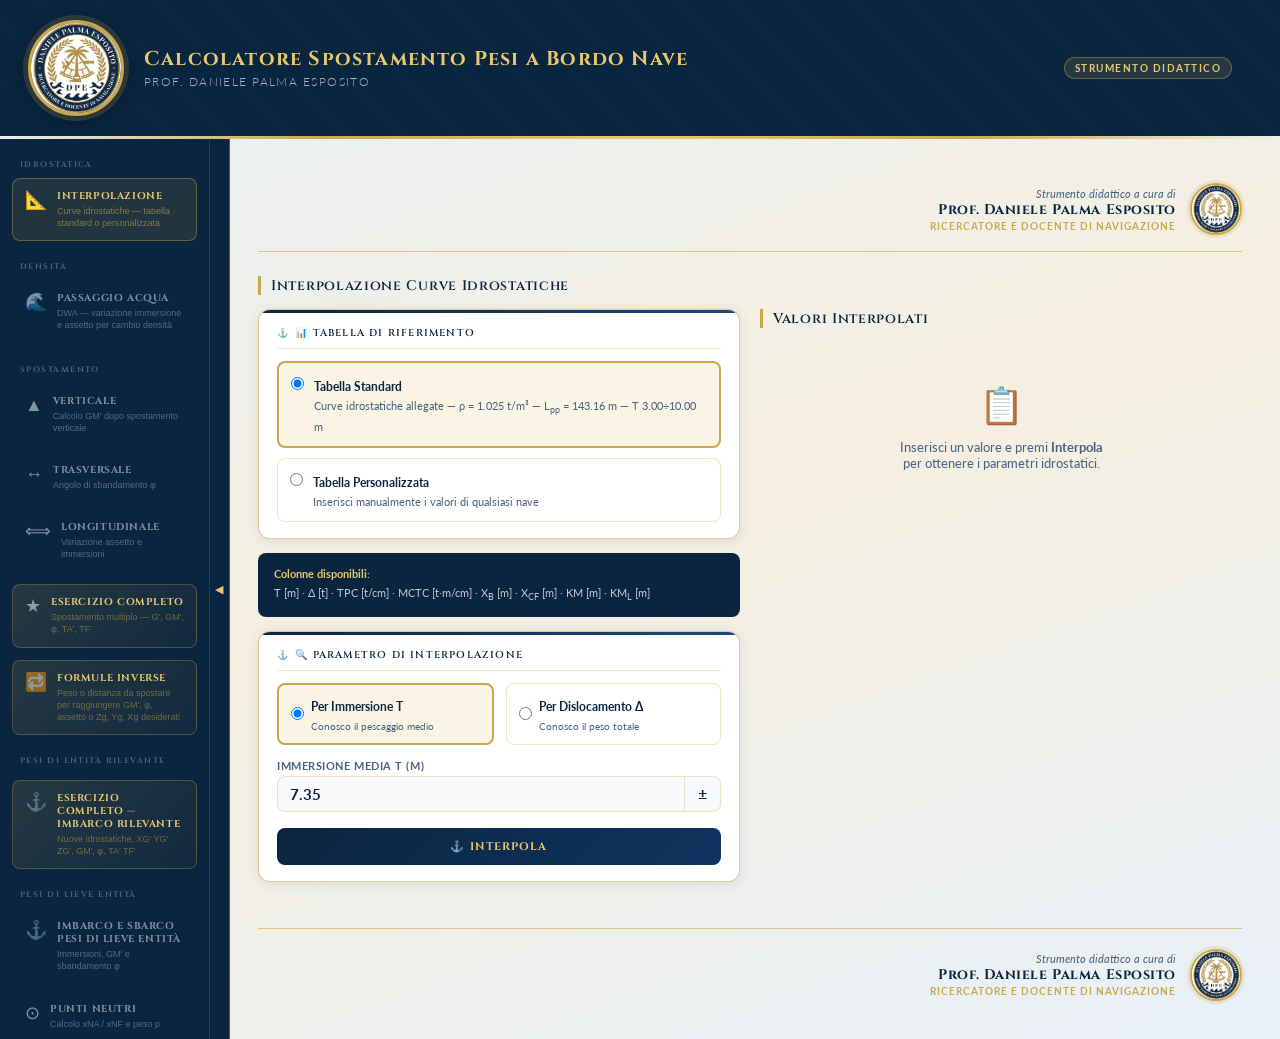
==== commit fb766839: "Update statica-nave.html" ====
--- a/public/calcolatori/statica-nave.html
+++ b/public/calcolatori/statica-nave.html
@@ -6,7 +6,7 @@
 <title>Calcolatore Spostamento Pesi – DPE</title>
 <link rel="icon" type="image/png" href="[data-uri]">
 <link href="https://fonts.googleapis.com/css2?family=Cinzel:wght@400;600;700&family=Lato:wght@300;400;700&display=swap" rel="stylesheet">
-<style>:root{--navy:#0a2540;--navy-mid:#0f3460;--navy-light:#1a4a7a;--gold:#C9A84C;--gold-light:#e8c96e;--gold-pale:#f5e8c0;--gold-bg:#faf4e4;--white:#ffffff;--off-white:#f8f9fb;--sea:rgba(21,101,192,0.18);--text-main:#0a2540;--text-muted:#4a6080;--border:rgba(201,168,76,0.3);--border-strong:rgba(201,168,76,0.6);--shadow:0 4px 24px rgba(10,37,64,0.13);--shadow-card:0 2px 12px rgba(10,37,64,0.10);--radius:12px;--radius-sm:8px}*{box-sizing:border-box;margin:0;padding:0}body{font-family:'Lato',sans-serif;background:linear-gradient(160deg,#e8f0f8 0%,#f5efe0 50%,#e8f0f8 100%);min-height:100vh;color:var(--text-main)}.header{background:var(--navy);padding:0;position:relative;overflow:hidden}.header::before{content:'';position:absolute;inset:0;background:repeating-linear-gradient( 45deg,transparent,transparent 40px,rgba(201,168,76,0.04) 40px,rgba(201,168,76,0.04) 41px )}.header-inner{display:flex;align-items:center;gap:20px;padding:20px 28px;position:relative;z-index:1}.header-logo{width:96px;height:96px;border:3px solid var(--gold);border-radius:50%;object-fit:cover;flex-shrink:0;box-shadow:0 0 0 5px rgba(201,168,76,0.18),0 4px 20px rgba(0,0,0,0.4)}.header-text{flex:1}.header-title{font-family:'Cinzel',serif;font-size:20px;font-weight:700;color:var(--gold-light);letter-spacing:0.06em;line-height:1.2}.header-subtitle{font-size:12px;font-weight:300;color:rgba(255,255,255,0.65);letter-spacing:0.12em;text-transform:uppercase;margin-top:3px}.header-badge{background:rgba(201,168,76,0.15);border:1px solid rgba(201,168,76,0.4);color:var(--gold-light);font-size:10px;font-weight:700;letter-spacing:0.15em;text-transform:uppercase;padding:4px 10px;border-radius:20px}.gold-rule{height:3px;background:linear-gradient(90deg,transparent,var(--gold),var(--gold-light),var(--gold),transparent)}.app-shell{display:flex;max-width:1260px;margin:0 auto;min-height:calc(100vh - 130px);position:relative}.sidebar-wrapper{display:flex;flex-direction:row;flex-shrink:0;position:sticky;top:0;height:100vh;align-self:flex-start}.sidebar{width:210px;flex-shrink:0;background:var(--navy);padding:20px 12px;display:flex;flex-direction:column;gap:6px;border-right:1px solid rgba(201,168,76,0.18);transition:width 0.25s ease,padding 0.25s ease,opacity 0.25s ease;overflow-x:hidden;overflow-y:auto;height:100%;scrollbar-width:thin;scrollbar-color:rgba(201,168,76,0.35) transparent}.sidebar::-webkit-scrollbar{width:4px}.sidebar::-webkit-scrollbar-thumb{background:rgba(201,168,76,0.35);border-radius:4px}.sidebar::-webkit-scrollbar-track{background:transparent}.sidebar.collapsed{width:0;padding:20px 0;opacity:0;pointer-events:none}.sidebar-toggle{background:var(--navy);border:none;border-right:1px solid rgba(201,168,76,0.4);color:var(--gold-light);cursor:pointer;width:20px;min-width:20px;padding:0;font-size:11px;display:flex;align-items:center;justify-content:center;transition:background 0.15s;writing-mode:vertical-rl}.sidebar-toggle:hover{background:var(--navy-light);color:var(--gold)}.sidebar-label{font-family:'Cinzel',serif;font-size:8px;font-weight:700;letter-spacing:0.18em;text-transform:uppercase;color:rgba(255,255,255,0.28);padding:0 8px;margin-bottom:2px;margin-top:10px}.sidebar-label:first-child{margin-top:0}.tab{display:flex;align-items:flex-start;gap:10px;padding:11px 12px;border-radius:8px;border:1px solid transparent;background:transparent;color:rgba(255,255,255,0.5);cursor:pointer;text-align:left;transition:all .2s;width:100%}.tab:hover:not(.active){background:rgba(255,255,255,0.06);color:rgba(255,255,255,0.85);border-color:rgba(201,168,76,0.15)}.tab.active{background:rgba(201,168,76,0.12);border-color:rgba(201,168,76,0.4);color:var(--gold-light)}.tab-icon{font-size:18px;flex-shrink:0;margin-top:1px;line-height:1}.tab-body{display:flex;flex-direction:column;gap:2px}.tab-name{font-family:'Cinzel',serif;font-size:10px;font-weight:700;letter-spacing:0.06em;text-transform:uppercase;line-height:1.3}.tab-desc{font-size:9px;font-weight:300;color:rgba(255,255,255,0.32);line-height:1.35}.tab.active .tab-desc{color:rgba(201,168,76,0.6)}.tab-star{background:linear-gradient(135deg,rgba(201,168,76,0.15),rgba(201,168,76,0.04));border-color:rgba(201,168,76,0.3) !important;margin-top:6px}.tab-star .tab-name{color:var(--gold-light)}.tab-star .tab-desc{color:rgba(201,168,76,0.5)}.tab-star.active{background:rgba(201,168,76,0.2);border-color:var(--gold) !important}.app-body{padding:24px 28px 36px;flex:1;min-width:0}.panel{display:none}.panel.active{display:block}.grid2{display:grid;grid-template-columns:1fr 1fr;gap:20px}.section-title{font-family:'Cinzel',serif;font-size:14px;font-weight:600;color:var(--navy);letter-spacing:0.05em;margin-bottom:14px;padding-left:10px;border-left:3px solid var(--gold)}.card{background:var(--white);border:1px solid var(--border-strong);border-radius:var(--radius);padding:16px 18px;box-shadow:var(--shadow-card);margin-bottom:14px;position:relative;overflow:hidden}.card::before{content:'';position:absolute;top:0;left:0;right:0;height:3px;background:linear-gradient(90deg,var(--navy),var(--navy-light))}.card-title{font-family:'Cinzel',serif;font-size:10px;font-weight:600;color:var(--navy);text-transform:uppercase;letter-spacing:0.12em;margin-bottom:12px;padding-bottom:8px;border-bottom:1px solid var(--border);display:flex;align-items:center;gap:6px}.card-title::before{content:'⚓';font-size:9px}.field{margin-bottom:10px}.field:last-child{margin-bottom:0}.field label{display:block;font-size:11px;font-weight:700;color:var(--text-muted);letter-spacing:0.05em;margin-bottom:4px;text-transform:uppercase}.field input{width:100%;padding:8px 12px;font-size:15px;font-weight:700;font-family:'Lato',sans-serif;border:1.5px solid var(--border);border-radius:var(--radius-sm);background:var(--off-white);color:var(--navy);transition:border-color .15s,box-shadow .15s}.field input:focus{outline:none;border-color:var(--gold);box-shadow:0 0 0 3px rgba(201,168,76,0.15);background:var(--white)}.field .hint{font-size:10px;font-weight:300;color:var(--text-muted);margin-left:4px;text-transform:none;letter-spacing:0}.formula-box{background:var(--navy);border-radius:var(--radius-sm);padding:12px 16px;font-family:'Lato',monospace;font-size:12px;color:var(--gold-light);line-height:1.8;letter-spacing:0.04em}.formula-box .note{color:rgba(255,255,255,0.4);font-size:11px}.results-panel{background:var(--white);border:1px solid var(--border-strong);border-radius:var(--radius);box-shadow:var(--shadow-card);overflow:hidden}.results-header{background:linear-gradient(135deg,var(--navy) 0%,var(--navy-mid) 100%);padding:12px 18px;display:flex;align-items:center;justify-content:space-between}.results-header-title{font-family:'Cinzel',serif;font-size:11px;font-weight:600;color:var(--gold-light);letter-spacing:0.1em;text-transform:uppercase}.results-header-icon{font-size:14px}.result-grid{display:grid;grid-template-columns:1fr 1fr;gap:1px;background:var(--border);border-top:1px solid var(--border-strong)}.result-item{background:var(--white);padding:14px 18px;display:flex;flex-direction:column;gap:4px}.result-item.full{grid-column:1 / -1}.result-item.accent{background:var(--gold-bg)}.result-label{font-size:10px;font-weight:700;color:var(--text-muted);text-transform:uppercase;letter-spacing:0.08em}.result-val{font-size:20px;font-weight:700;color:var(--navy);font-family:'Lato',sans-serif}.result-val.good{color:#0d6e5e}.result-val.warn{color:#c84b11}.result-val.small{font-size:15px}.badge{display:inline-block;padding:4px 12px;border-radius:20px;font-size:11px;font-weight:700;letter-spacing:0.06em;text-transform:uppercase}.badge-green{background:#d1fae5;color:#065f46;border:1px solid #6ee7b7}.badge-amber{background:#fef3c7;color:#78350f;border:1px solid #fcd34d}.badge-red{background:#fee2e2;color:#7f1d1d;border:1px solid #fca5a5}.badge-blue{background:#dbeafe;color:#1e3a8a;border:1px solid #93c5fd}.canvas-wrap{margin-top:14px;background:var(--white);border:1px solid var(--border-strong);border-radius:var(--radius);overflow:hidden;box-shadow:var(--shadow-card)}.canvas-header{background:linear-gradient(135deg,var(--navy) 0%,var(--navy-mid) 100%);padding:8px 14px;font-family:'Cinzel',serif;font-size:10px;font-weight:600;color:var(--gold-light);letter-spacing:0.1em;text-transform:uppercase}.ship-canvas{width:100%;height:180px;display:block}.info-text{font-size:11px;color:var(--text-muted);padding:8px 14px;font-style:italic;background:var(--off-white);border-top:1px solid var(--border)}.footer-firma{margin-top:32px;padding-top:20px;border-top:1px solid var(--border-strong);display:flex;align-items:center;gap:14px;justify-content:flex-end}.footer-firma img{width:52px;height:52px;border-radius:50%;border:2px solid var(--gold);object-fit:cover;box-shadow:0 0 0 3px rgba(201,168,76,0.2)}.footer-firma-text{text-align:right}.footer-firma-by{font-size:11px;color:var(--text-muted);font-style:italic}.footer-firma-name{font-family:'Cinzel',serif;font-size:14px;font-weight:700;color:var(--navy);letter-spacing:0.04em}.footer-firma-role{font-size:10px;color:var(--gold);letter-spacing:0.1em;text-transform:uppercase;font-weight:700;margin-top:1px}@media (max-width:680px){.grid2{grid-template-columns:1fr}.result-grid{grid-template-columns:1fr}.header-inner{flex-wrap:wrap}.app-body{padding:16px}}
+<style>:root{--navy:#0a2540;--navy-mid:#0f3460;--navy-light:#1a4a7a;--gold:#C9A84C;--gold-light:#e8c96e;--gold-pale:#f5e8c0;--gold-bg:#faf4e4;--white:#ffffff;--off-white:#f8f9fb;--sea:rgba(21,101,192,0.18);--text-main:#0a2540;--text-muted:#4a6080;--border:rgba(201,168,76,0.3);--border-strong:rgba(201,168,76,0.6);--shadow:0 4px 24px rgba(10,37,64,0.13);--shadow-card:0 2px 12px rgba(10,37,64,0.10);--radius:12px;--radius-sm:8px}*{box-sizing:border-box;margin:0;padding:0}body{font-family:'Lato',sans-serif;background:linear-gradient(160deg,#e8f0f8 0%,#f5efe0 50%,#e8f0f8 100%);min-height:100vh;color:var(--text-main)}.header{background:var(--navy);padding:0;position:relative;overflow:hidden}.header::before{content:'';position:absolute;inset:0;background:repeating-linear-gradient( 45deg,transparent,transparent 40px,rgba(201,168,76,0.04) 40px,rgba(201,168,76,0.04) 41px )}.header-inner{display:flex;align-items:center;gap:20px;padding:20px 28px;position:relative;z-index:1;max-width:1260px}.header-logo{width:96px;height:96px;border:3px solid var(--gold);border-radius:50%;object-fit:cover;flex-shrink:0;box-shadow:0 0 0 5px rgba(201,168,76,0.18),0 4px 20px rgba(0,0,0,0.4)}.header-text{flex:1}.header-title{font-family:'Cinzel',serif;font-size:20px;font-weight:700;color:var(--gold-light);letter-spacing:0.06em;line-height:1.2}.header-subtitle{font-size:12px;font-weight:300;color:rgba(255,255,255,0.65);letter-spacing:0.12em;text-transform:uppercase;margin-top:3px}.header-badge{background:rgba(201,168,76,0.15);border:1px solid rgba(201,168,76,0.4);color:var(--gold-light);font-size:10px;font-weight:700;letter-spacing:0.15em;text-transform:uppercase;padding:4px 10px;border-radius:20px}.gold-rule{height:3px;background:linear-gradient(90deg,transparent,var(--gold),var(--gold-light),var(--gold),transparent)}.app-shell{display:flex;width:100%;min-height:calc(100vh - 130px);position:relative;align-items:flex-start}.sidebar-wrapper{display:flex;flex-direction:row;flex-shrink:0;position:sticky;top:0;height:100vh;align-self:flex-start;z-index:100}.sidebar{width:210px;flex-shrink:0;background:var(--navy);padding:20px 12px;display:flex;flex-direction:column;gap:6px;border-right:1px solid rgba(201,168,76,0.18);transition:width 0.25s ease,padding 0.25s ease,opacity 0.25s ease;overflow-x:hidden;overflow-y:auto;height:100%;scrollbar-width:thin;scrollbar-color:rgba(201,168,76,0.35) transparent}.sidebar::-webkit-scrollbar{width:4px}.sidebar::-webkit-scrollbar-thumb{background:rgba(201,168,76,0.35);border-radius:4px}.sidebar::-webkit-scrollbar-track{background:transparent}.sidebar.collapsed{width:0;padding:20px 0;opacity:0;pointer-events:none}.sidebar-toggle{background:var(--navy);border:none;border-right:1px solid rgba(201,168,76,0.4);color:var(--gold-light);cursor:pointer;width:20px;min-width:20px;padding:0;font-size:11px;display:flex;align-items:center;justify-content:center;transition:background 0.15s;writing-mode:vertical-rl}.sidebar-toggle:hover{background:var(--navy-light);color:var(--gold)}.sidebar-label{font-family:'Cinzel',serif;font-size:8px;font-weight:700;letter-spacing:0.18em;text-transform:uppercase;color:rgba(255,255,255,0.28);padding:0 8px;margin-bottom:2px;margin-top:10px}.sidebar-label:first-child{margin-top:0}.tab{display:flex;align-items:flex-start;gap:10px;padding:11px 12px;border-radius:8px;border:1px solid transparent;background:transparent;color:rgba(255,255,255,0.5);cursor:pointer;text-align:left;transition:all .2s;width:100%}.tab:hover:not(.active){background:rgba(255,255,255,0.06);color:rgba(255,255,255,0.85);border-color:rgba(201,168,76,0.15)}.tab.active{background:rgba(201,168,76,0.12);border-color:rgba(201,168,76,0.4);color:var(--gold-light)}.tab-icon{font-size:18px;flex-shrink:0;margin-top:1px;line-height:1}.tab-body{display:flex;flex-direction:column;gap:2px}.tab-name{font-family:'Cinzel',serif;font-size:10px;font-weight:700;letter-spacing:0.06em;text-transform:uppercase;line-height:1.3}.tab-desc{font-size:9px;font-weight:300;color:rgba(255,255,255,0.32);line-height:1.35}.tab.active .tab-desc{color:rgba(201,168,76,0.6)}.tab-star{background:linear-gradient(135deg,rgba(201,168,76,0.15),rgba(201,168,76,0.04));border-color:rgba(201,168,76,0.3) !important;margin-top:6px}.tab-star .tab-name{color:var(--gold-light)}.tab-star .tab-desc{color:rgba(201,168,76,0.5)}.tab-star.active{background:rgba(201,168,76,0.2);border-color:var(--gold) !important}.app-body{padding:24px 28px 36px;flex:1;min-width:0;max-width:1040px}.panel{display:none}.panel.active{display:block}.grid2{display:grid;grid-template-columns:1fr 1fr;gap:20px}.section-title{font-family:'Cinzel',serif;font-size:14px;font-weight:600;color:var(--navy);letter-spacing:0.05em;margin-bottom:14px;padding-left:10px;border-left:3px solid var(--gold)}.card{background:var(--white);border:1px solid var(--border-strong);border-radius:var(--radius);padding:16px 18px;box-shadow:var(--shadow-card);margin-bottom:14px;position:relative;overflow:hidden}.card::before{content:'';position:absolute;top:0;left:0;right:0;height:3px;background:linear-gradient(90deg,var(--navy),var(--navy-light))}.card-title{font-family:'Cinzel',serif;font-size:10px;font-weight:600;color:var(--navy);text-transform:uppercase;letter-spacing:0.12em;margin-bottom:12px;padding-bottom:8px;border-bottom:1px solid var(--border);display:flex;align-items:center;gap:6px}.card-title::before{content:'⚓';font-size:9px}.field{margin-bottom:10px}.field:last-child{margin-bottom:0}.field label{display:block;font-size:11px;font-weight:700;color:var(--text-muted);letter-spacing:0.05em;margin-bottom:4px;text-transform:uppercase}.field input{width:100%;padding:8px 12px;font-size:15px;font-weight:700;font-family:'Lato',sans-serif;border:1.5px solid var(--border);border-radius:var(--radius-sm);background:var(--off-white);color:var(--navy);transition:border-color .15s,box-shadow .15s}.field input:focus{outline:none;border-color:var(--gold);box-shadow:0 0 0 3px rgba(201,168,76,0.15);background:var(--white)}.field .hint{font-size:10px;font-weight:300;color:var(--text-muted);margin-left:4px;text-transform:none;letter-spacing:0}.formula-box{background:var(--navy);border-radius:var(--radius-sm);padding:12px 16px;font-family:'Lato',monospace;font-size:12px;color:var(--gold-light);line-height:1.8;letter-spacing:0.04em}.formula-box .note{color:rgba(255,255,255,0.4);font-size:11px}.results-panel{background:var(--white);border:1px solid var(--border-strong);border-radius:var(--radius);box-shadow:var(--shadow-card);overflow:hidden}.results-header{background:linear-gradient(135deg,var(--navy) 0%,var(--navy-mid) 100%);padding:12px 18px;display:flex;align-items:center;justify-content:space-between}.results-header-title{font-family:'Cinzel',serif;font-size:11px;font-weight:600;color:var(--gold-light);letter-spacing:0.1em;text-transform:uppercase}.results-header-icon{font-size:14px}.result-grid{display:grid;grid-template-columns:1fr 1fr;gap:1px;background:var(--border);border-top:1px solid var(--border-strong)}.result-item{background:var(--white);padding:14px 18px;display:flex;flex-direction:column;gap:4px}.result-item.full{grid-column:1 / -1}.result-item.accent{background:var(--gold-bg)}.result-label{font-size:10px;font-weight:700;color:var(--text-muted);text-transform:uppercase;letter-spacing:0.08em}.result-val{font-size:20px;font-weight:700;color:var(--navy);font-family:'Lato',sans-serif}.result-val.good{color:#0d6e5e}.result-val.warn{color:#c84b11}.result-val.small{font-size:15px}.badge{display:inline-block;padding:4px 12px;border-radius:20px;font-size:11px;font-weight:700;letter-spacing:0.06em;text-transform:uppercase}.badge-green{background:#d1fae5;color:#065f46;border:1px solid #6ee7b7}.badge-amber{background:#fef3c7;color:#78350f;border:1px solid #fcd34d}.badge-red{background:#fee2e2;color:#7f1d1d;border:1px solid #fca5a5}.badge-blue{background:#dbeafe;color:#1e3a8a;border:1px solid #93c5fd}.canvas-wrap{margin-top:14px;background:var(--white);border:1px solid var(--border-strong);border-radius:var(--radius);overflow:hidden;box-shadow:var(--shadow-card)}.canvas-header{background:linear-gradient(135deg,var(--navy) 0%,var(--navy-mid) 100%);padding:8px 14px;font-family:'Cinzel',serif;font-size:10px;font-weight:600;color:var(--gold-light);letter-spacing:0.1em;text-transform:uppercase}.ship-canvas{width:100%;height:180px;display:block}.info-text{font-size:11px;color:var(--text-muted);padding:8px 14px;font-style:italic;background:var(--off-white);border-top:1px solid var(--border)}.footer-firma{margin-top:32px;padding-top:20px;border-top:1px solid var(--border-strong);display:flex;align-items:center;gap:14px;justify-content:flex-end}.footer-firma img{width:52px;height:52px;border-radius:50%;border:2px solid var(--gold);object-fit:cover;box-shadow:0 0 0 3px rgba(201,168,76,0.2)}.footer-firma-text{text-align:right}.footer-firma-by{font-size:11px;color:var(--text-muted);font-style:italic}.footer-firma-name{font-family:'Cinzel',serif;font-size:14px;font-weight:700;color:var(--navy);letter-spacing:0.04em}.footer-firma-role{font-size:10px;color:var(--gold);letter-spacing:0.1em;text-transform:uppercase;font-weight:700;margin-top:1px}@media (max-width:680px){.grid2{grid-template-columns:1fr}.result-grid{grid-template-columns:1fr}.header-inner{flex-wrap:wrap}.app-body{padding:16px}}
 .field-with-sign{position:relative;display:flex;align-items:stretch;gap:0}
 .field-with-sign input{flex:1;border-radius:var(--radius-sm) 0 0 var(--radius-sm)!important}
 .sign-btn{flex-shrink:0;width:36px;border:1.5px solid var(--border);border-left:none;border-radius:0 var(--radius-sm) var(--radius-sm) 0;background:var(--off-white);color:var(--navy);font-size:16px;font-weight:700;cursor:pointer;transition:background .15s,color .15s,border-color .15s;display:flex;align-items:center;justify-content:center;line-height:1;padding:0;font-family:'Lato',sans-serif}
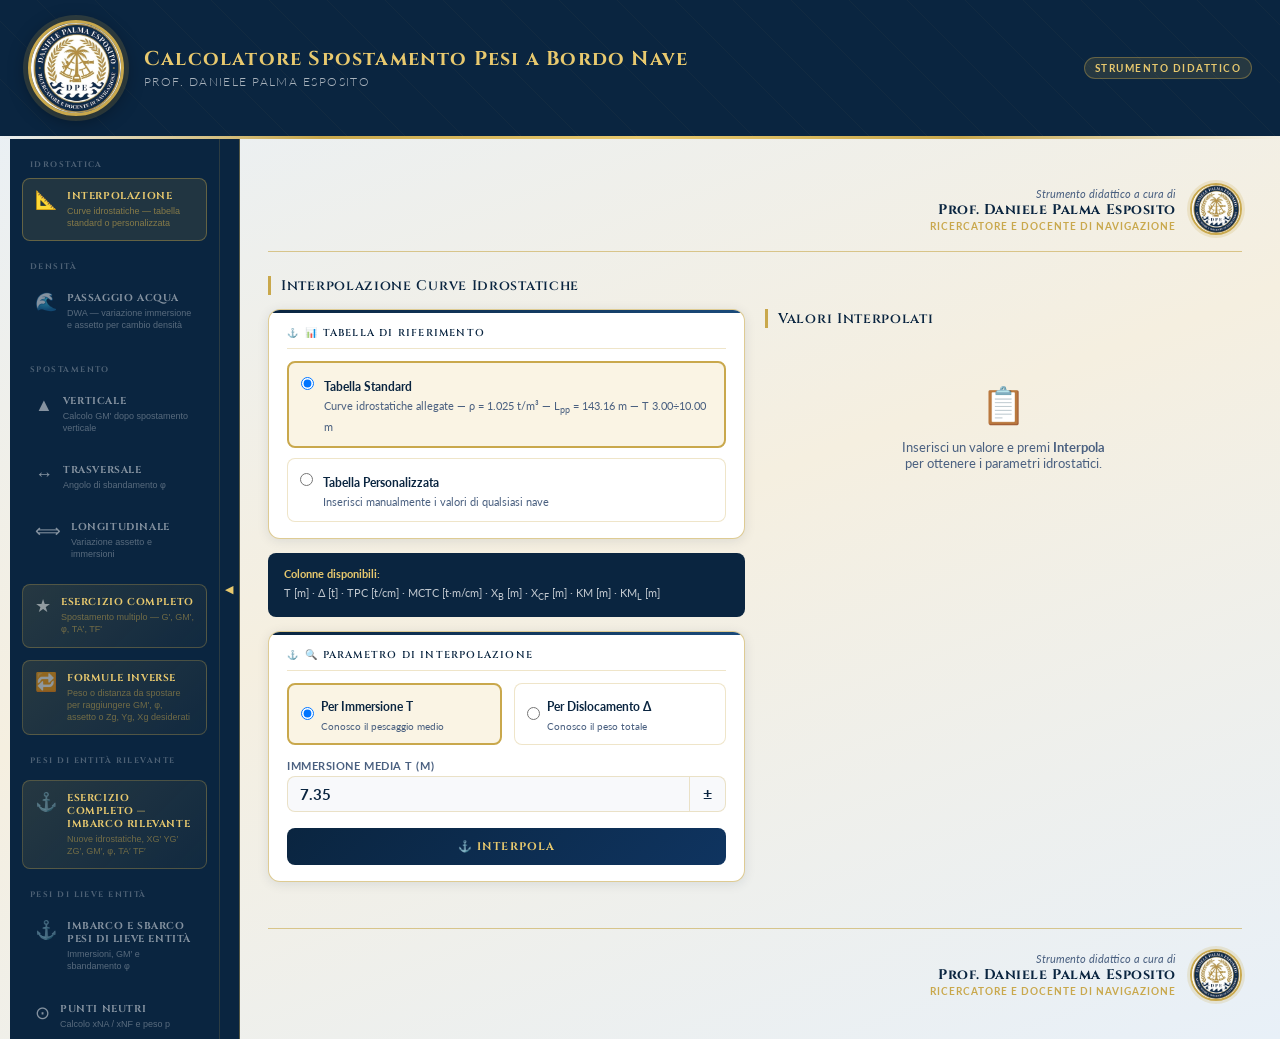
==== commit 7cf19440: "Reverted to commit a549c5ae9e167d341c7ecc044ad6f919be5a927b" ====
--- a/public/calcolatori/statica-nave.html
+++ b/public/calcolatori/statica-nave.html
@@ -6,7 +6,7 @@
 <title>Calcolatore Spostamento Pesi – DPE</title>
 <link rel="icon" type="image/png" href="[data-uri]">
 <link href="https://fonts.googleapis.com/css2?family=Cinzel:wght@400;600;700&family=Lato:wght@300;400;700&display=swap" rel="stylesheet">
-<style>:root{--navy:#0a2540;--navy-mid:#0f3460;--navy-light:#1a4a7a;--gold:#C9A84C;--gold-light:#e8c96e;--gold-pale:#f5e8c0;--gold-bg:#faf4e4;--white:#ffffff;--off-white:#f8f9fb;--sea:rgba(21,101,192,0.18);--text-main:#0a2540;--text-muted:#4a6080;--border:rgba(201,168,76,0.3);--border-strong:rgba(201,168,76,0.6);--shadow:0 4px 24px rgba(10,37,64,0.13);--shadow-card:0 2px 12px rgba(10,37,64,0.10);--radius:12px;--radius-sm:8px}*{box-sizing:border-box;margin:0;padding:0}body{font-family:'Lato',sans-serif;background:linear-gradient(160deg,#e8f0f8 0%,#f5efe0 50%,#e8f0f8 100%);min-height:100vh;color:var(--text-main)}.header{background:var(--navy);padding:0;position:relative;overflow:hidden}.header::before{content:'';position:absolute;inset:0;background:repeating-linear-gradient( 45deg,transparent,transparent 40px,rgba(201,168,76,0.04) 40px,rgba(201,168,76,0.04) 41px )}.header-inner{display:flex;align-items:center;gap:20px;padding:20px 28px;position:relative;z-index:1;max-width:1260px}.header-logo{width:96px;height:96px;border:3px solid var(--gold);border-radius:50%;object-fit:cover;flex-shrink:0;box-shadow:0 0 0 5px rgba(201,168,76,0.18),0 4px 20px rgba(0,0,0,0.4)}.header-text{flex:1}.header-title{font-family:'Cinzel',serif;font-size:20px;font-weight:700;color:var(--gold-light);letter-spacing:0.06em;line-height:1.2}.header-subtitle{font-size:12px;font-weight:300;color:rgba(255,255,255,0.65);letter-spacing:0.12em;text-transform:uppercase;margin-top:3px}.header-badge{background:rgba(201,168,76,0.15);border:1px solid rgba(201,168,76,0.4);color:var(--gold-light);font-size:10px;font-weight:700;letter-spacing:0.15em;text-transform:uppercase;padding:4px 10px;border-radius:20px}.gold-rule{height:3px;background:linear-gradient(90deg,transparent,var(--gold),var(--gold-light),var(--gold),transparent)}.app-shell{display:flex;width:100%;min-height:calc(100vh - 130px);position:relative;align-items:flex-start}.sidebar-wrapper{display:flex;flex-direction:row;flex-shrink:0;position:sticky;top:0;height:100vh;align-self:flex-start;z-index:100}.sidebar{width:210px;flex-shrink:0;background:var(--navy);padding:20px 12px;display:flex;flex-direction:column;gap:6px;border-right:1px solid rgba(201,168,76,0.18);transition:width 0.25s ease,padding 0.25s ease,opacity 0.25s ease;overflow-x:hidden;overflow-y:auto;height:100%;scrollbar-width:thin;scrollbar-color:rgba(201,168,76,0.35) transparent}.sidebar::-webkit-scrollbar{width:4px}.sidebar::-webkit-scrollbar-thumb{background:rgba(201,168,76,0.35);border-radius:4px}.sidebar::-webkit-scrollbar-track{background:transparent}.sidebar.collapsed{width:0;padding:20px 0;opacity:0;pointer-events:none}.sidebar-toggle{background:var(--navy);border:none;border-right:1px solid rgba(201,168,76,0.4);color:var(--gold-light);cursor:pointer;width:20px;min-width:20px;padding:0;font-size:11px;display:flex;align-items:center;justify-content:center;transition:background 0.15s;writing-mode:vertical-rl}.sidebar-toggle:hover{background:var(--navy-light);color:var(--gold)}.sidebar-label{font-family:'Cinzel',serif;font-size:8px;font-weight:700;letter-spacing:0.18em;text-transform:uppercase;color:rgba(255,255,255,0.28);padding:0 8px;margin-bottom:2px;margin-top:10px}.sidebar-label:first-child{margin-top:0}.tab{display:flex;align-items:flex-start;gap:10px;padding:11px 12px;border-radius:8px;border:1px solid transparent;background:transparent;color:rgba(255,255,255,0.5);cursor:pointer;text-align:left;transition:all .2s;width:100%}.tab:hover:not(.active){background:rgba(255,255,255,0.06);color:rgba(255,255,255,0.85);border-color:rgba(201,168,76,0.15)}.tab.active{background:rgba(201,168,76,0.12);border-color:rgba(201,168,76,0.4);color:var(--gold-light)}.tab-icon{font-size:18px;flex-shrink:0;margin-top:1px;line-height:1}.tab-body{display:flex;flex-direction:column;gap:2px}.tab-name{font-family:'Cinzel',serif;font-size:10px;font-weight:700;letter-spacing:0.06em;text-transform:uppercase;line-height:1.3}.tab-desc{font-size:9px;font-weight:300;color:rgba(255,255,255,0.32);line-height:1.35}.tab.active .tab-desc{color:rgba(201,168,76,0.6)}.tab-star{background:linear-gradient(135deg,rgba(201,168,76,0.15),rgba(201,168,76,0.04));border-color:rgba(201,168,76,0.3) !important;margin-top:6px}.tab-star .tab-name{color:var(--gold-light)}.tab-star .tab-desc{color:rgba(201,168,76,0.5)}.tab-star.active{background:rgba(201,168,76,0.2);border-color:var(--gold) !important}.app-body{padding:24px 28px 36px;flex:1;min-width:0;max-width:1040px}.panel{display:none}.panel.active{display:block}.grid2{display:grid;grid-template-columns:1fr 1fr;gap:20px}.section-title{font-family:'Cinzel',serif;font-size:14px;font-weight:600;color:var(--navy);letter-spacing:0.05em;margin-bottom:14px;padding-left:10px;border-left:3px solid var(--gold)}.card{background:var(--white);border:1px solid var(--border-strong);border-radius:var(--radius);padding:16px 18px;box-shadow:var(--shadow-card);margin-bottom:14px;position:relative;overflow:hidden}.card::before{content:'';position:absolute;top:0;left:0;right:0;height:3px;background:linear-gradient(90deg,var(--navy),var(--navy-light))}.card-title{font-family:'Cinzel',serif;font-size:10px;font-weight:600;color:var(--navy);text-transform:uppercase;letter-spacing:0.12em;margin-bottom:12px;padding-bottom:8px;border-bottom:1px solid var(--border);display:flex;align-items:center;gap:6px}.card-title::before{content:'⚓';font-size:9px}.field{margin-bottom:10px}.field:last-child{margin-bottom:0}.field label{display:block;font-size:11px;font-weight:700;color:var(--text-muted);letter-spacing:0.05em;margin-bottom:4px;text-transform:uppercase}.field input{width:100%;padding:8px 12px;font-size:15px;font-weight:700;font-family:'Lato',sans-serif;border:1.5px solid var(--border);border-radius:var(--radius-sm);background:var(--off-white);color:var(--navy);transition:border-color .15s,box-shadow .15s}.field input:focus{outline:none;border-color:var(--gold);box-shadow:0 0 0 3px rgba(201,168,76,0.15);background:var(--white)}.field .hint{font-size:10px;font-weight:300;color:var(--text-muted);margin-left:4px;text-transform:none;letter-spacing:0}.formula-box{background:var(--navy);border-radius:var(--radius-sm);padding:12px 16px;font-family:'Lato',monospace;font-size:12px;color:var(--gold-light);line-height:1.8;letter-spacing:0.04em}.formula-box .note{color:rgba(255,255,255,0.4);font-size:11px}.results-panel{background:var(--white);border:1px solid var(--border-strong);border-radius:var(--radius);box-shadow:var(--shadow-card);overflow:hidden}.results-header{background:linear-gradient(135deg,var(--navy) 0%,var(--navy-mid) 100%);padding:12px 18px;display:flex;align-items:center;justify-content:space-between}.results-header-title{font-family:'Cinzel',serif;font-size:11px;font-weight:600;color:var(--gold-light);letter-spacing:0.1em;text-transform:uppercase}.results-header-icon{font-size:14px}.result-grid{display:grid;grid-template-columns:1fr 1fr;gap:1px;background:var(--border);border-top:1px solid var(--border-strong)}.result-item{background:var(--white);padding:14px 18px;display:flex;flex-direction:column;gap:4px}.result-item.full{grid-column:1 / -1}.result-item.accent{background:var(--gold-bg)}.result-label{font-size:10px;font-weight:700;color:var(--text-muted);text-transform:uppercase;letter-spacing:0.08em}.result-val{font-size:20px;font-weight:700;color:var(--navy);font-family:'Lato',sans-serif}.result-val.good{color:#0d6e5e}.result-val.warn{color:#c84b11}.result-val.small{font-size:15px}.badge{display:inline-block;padding:4px 12px;border-radius:20px;font-size:11px;font-weight:700;letter-spacing:0.06em;text-transform:uppercase}.badge-green{background:#d1fae5;color:#065f46;border:1px solid #6ee7b7}.badge-amber{background:#fef3c7;color:#78350f;border:1px solid #fcd34d}.badge-red{background:#fee2e2;color:#7f1d1d;border:1px solid #fca5a5}.badge-blue{background:#dbeafe;color:#1e3a8a;border:1px solid #93c5fd}.canvas-wrap{margin-top:14px;background:var(--white);border:1px solid var(--border-strong);border-radius:var(--radius);overflow:hidden;box-shadow:var(--shadow-card)}.canvas-header{background:linear-gradient(135deg,var(--navy) 0%,var(--navy-mid) 100%);padding:8px 14px;font-family:'Cinzel',serif;font-size:10px;font-weight:600;color:var(--gold-light);letter-spacing:0.1em;text-transform:uppercase}.ship-canvas{width:100%;height:180px;display:block}.info-text{font-size:11px;color:var(--text-muted);padding:8px 14px;font-style:italic;background:var(--off-white);border-top:1px solid var(--border)}.footer-firma{margin-top:32px;padding-top:20px;border-top:1px solid var(--border-strong);display:flex;align-items:center;gap:14px;justify-content:flex-end}.footer-firma img{width:52px;height:52px;border-radius:50%;border:2px solid var(--gold);object-fit:cover;box-shadow:0 0 0 3px rgba(201,168,76,0.2)}.footer-firma-text{text-align:right}.footer-firma-by{font-size:11px;color:var(--text-muted);font-style:italic}.footer-firma-name{font-family:'Cinzel',serif;font-size:14px;font-weight:700;color:var(--navy);letter-spacing:0.04em}.footer-firma-role{font-size:10px;color:var(--gold);letter-spacing:0.1em;text-transform:uppercase;font-weight:700;margin-top:1px}@media (max-width:680px){.grid2{grid-template-columns:1fr}.result-grid{grid-template-columns:1fr}.header-inner{flex-wrap:wrap}.app-body{padding:16px}}
+<style>:root{--navy:#0a2540;--navy-mid:#0f3460;--navy-light:#1a4a7a;--gold:#C9A84C;--gold-light:#e8c96e;--gold-pale:#f5e8c0;--gold-bg:#faf4e4;--white:#ffffff;--off-white:#f8f9fb;--sea:rgba(21,101,192,0.18);--text-main:#0a2540;--text-muted:#4a6080;--border:rgba(201,168,76,0.3);--border-strong:rgba(201,168,76,0.6);--shadow:0 4px 24px rgba(10,37,64,0.13);--shadow-card:0 2px 12px rgba(10,37,64,0.10);--radius:12px;--radius-sm:8px}*{box-sizing:border-box;margin:0;padding:0}body{font-family:'Lato',sans-serif;background:linear-gradient(160deg,#e8f0f8 0%,#f5efe0 50%,#e8f0f8 100%);min-height:100vh;color:var(--text-main)}.header{background:var(--navy);padding:0;position:relative;overflow:hidden}.header::before{content:'';position:absolute;inset:0;background:repeating-linear-gradient( 45deg,transparent,transparent 40px,rgba(201,168,76,0.04) 40px,rgba(201,168,76,0.04) 41px )}.header-inner{display:flex;align-items:center;gap:20px;padding:20px 28px;position:relative;z-index:1}.header-logo{width:96px;height:96px;border:3px solid var(--gold);border-radius:50%;object-fit:cover;flex-shrink:0;box-shadow:0 0 0 5px rgba(201,168,76,0.18),0 4px 20px rgba(0,0,0,0.4)}.header-text{flex:1}.header-title{font-family:'Cinzel',serif;font-size:20px;font-weight:700;color:var(--gold-light);letter-spacing:0.06em;line-height:1.2}.header-subtitle{font-size:12px;font-weight:300;color:rgba(255,255,255,0.65);letter-spacing:0.12em;text-transform:uppercase;margin-top:3px}.header-badge{background:rgba(201,168,76,0.15);border:1px solid rgba(201,168,76,0.4);color:var(--gold-light);font-size:10px;font-weight:700;letter-spacing:0.15em;text-transform:uppercase;padding:4px 10px;border-radius:20px}.gold-rule{height:3px;background:linear-gradient(90deg,transparent,var(--gold),var(--gold-light),var(--gold),transparent)}.app-shell{display:flex;max-width:1260px;margin:0 auto;min-height:calc(100vh - 130px);position:relative}.sidebar-wrapper{display:flex;flex-direction:row;flex-shrink:0;position:sticky;top:0;height:100vh;align-self:flex-start}.sidebar{width:210px;flex-shrink:0;background:var(--navy);padding:20px 12px;display:flex;flex-direction:column;gap:6px;border-right:1px solid rgba(201,168,76,0.18);transition:width 0.25s ease,padding 0.25s ease,opacity 0.25s ease;overflow-x:hidden;overflow-y:auto;height:100%;scrollbar-width:thin;scrollbar-color:rgba(201,168,76,0.35) transparent}.sidebar::-webkit-scrollbar{width:4px}.sidebar::-webkit-scrollbar-thumb{background:rgba(201,168,76,0.35);border-radius:4px}.sidebar::-webkit-scrollbar-track{background:transparent}.sidebar.collapsed{width:0;padding:20px 0;opacity:0;pointer-events:none}.sidebar-toggle{background:var(--navy);border:none;border-right:1px solid rgba(201,168,76,0.4);color:var(--gold-light);cursor:pointer;width:20px;min-width:20px;padding:0;font-size:11px;display:flex;align-items:center;justify-content:center;transition:background 0.15s;writing-mode:vertical-rl}.sidebar-toggle:hover{background:var(--navy-light);color:var(--gold)}.sidebar-label{font-family:'Cinzel',serif;font-size:8px;font-weight:700;letter-spacing:0.18em;text-transform:uppercase;color:rgba(255,255,255,0.28);padding:0 8px;margin-bottom:2px;margin-top:10px}.sidebar-label:first-child{margin-top:0}.tab{display:flex;align-items:flex-start;gap:10px;padding:11px 12px;border-radius:8px;border:1px solid transparent;background:transparent;color:rgba(255,255,255,0.5);cursor:pointer;text-align:left;transition:all .2s;width:100%}.tab:hover:not(.active){background:rgba(255,255,255,0.06);color:rgba(255,255,255,0.85);border-color:rgba(201,168,76,0.15)}.tab.active{background:rgba(201,168,76,0.12);border-color:rgba(201,168,76,0.4);color:var(--gold-light)}.tab-icon{font-size:18px;flex-shrink:0;margin-top:1px;line-height:1}.tab-body{display:flex;flex-direction:column;gap:2px}.tab-name{font-family:'Cinzel',serif;font-size:10px;font-weight:700;letter-spacing:0.06em;text-transform:uppercase;line-height:1.3}.tab-desc{font-size:9px;font-weight:300;color:rgba(255,255,255,0.32);line-height:1.35}.tab.active .tab-desc{color:rgba(201,168,76,0.6)}.tab-star{background:linear-gradient(135deg,rgba(201,168,76,0.15),rgba(201,168,76,0.04));border-color:rgba(201,168,76,0.3) !important;margin-top:6px}.tab-star .tab-name{color:var(--gold-light)}.tab-star .tab-desc{color:rgba(201,168,76,0.5)}.tab-star.active{background:rgba(201,168,76,0.2);border-color:var(--gold) !important}.app-body{padding:24px 28px 36px;flex:1;min-width:0}.panel{display:none}.panel.active{display:block}.grid2{display:grid;grid-template-columns:1fr 1fr;gap:20px}.section-title{font-family:'Cinzel',serif;font-size:14px;font-weight:600;color:var(--navy);letter-spacing:0.05em;margin-bottom:14px;padding-left:10px;border-left:3px solid var(--gold)}.card{background:var(--white);border:1px solid var(--border-strong);border-radius:var(--radius);padding:16px 18px;box-shadow:var(--shadow-card);margin-bottom:14px;position:relative;overflow:hidden}.card::before{content:'';position:absolute;top:0;left:0;right:0;height:3px;background:linear-gradient(90deg,var(--navy),var(--navy-light))}.card-title{font-family:'Cinzel',serif;font-size:10px;font-weight:600;color:var(--navy);text-transform:uppercase;letter-spacing:0.12em;margin-bottom:12px;padding-bottom:8px;border-bottom:1px solid var(--border);display:flex;align-items:center;gap:6px}.card-title::before{content:'⚓';font-size:9px}.field{margin-bottom:10px}.field:last-child{margin-bottom:0}.field label{display:block;font-size:11px;font-weight:700;color:var(--text-muted);letter-spacing:0.05em;margin-bottom:4px;text-transform:uppercase}.field input{width:100%;padding:8px 12px;font-size:15px;font-weight:700;font-family:'Lato',sans-serif;border:1.5px solid var(--border);border-radius:var(--radius-sm);background:var(--off-white);color:var(--navy);transition:border-color .15s,box-shadow .15s}.field input:focus{outline:none;border-color:var(--gold);box-shadow:0 0 0 3px rgba(201,168,76,0.15);background:var(--white)}.field .hint{font-size:10px;font-weight:300;color:var(--text-muted);margin-left:4px;text-transform:none;letter-spacing:0}.formula-box{background:var(--navy);border-radius:var(--radius-sm);padding:12px 16px;font-family:'Lato',monospace;font-size:12px;color:var(--gold-light);line-height:1.8;letter-spacing:0.04em}.formula-box .note{color:rgba(255,255,255,0.4);font-size:11px}.results-panel{background:var(--white);border:1px solid var(--border-strong);border-radius:var(--radius);box-shadow:var(--shadow-card);overflow:hidden}.results-header{background:linear-gradient(135deg,var(--navy) 0%,var(--navy-mid) 100%);padding:12px 18px;display:flex;align-items:center;justify-content:space-between}.results-header-title{font-family:'Cinzel',serif;font-size:11px;font-weight:600;color:var(--gold-light);letter-spacing:0.1em;text-transform:uppercase}.results-header-icon{font-size:14px}.result-grid{display:grid;grid-template-columns:1fr 1fr;gap:1px;background:var(--border);border-top:1px solid var(--border-strong)}.result-item{background:var(--white);padding:14px 18px;display:flex;flex-direction:column;gap:4px}.result-item.full{grid-column:1 / -1}.result-item.accent{background:var(--gold-bg)}.result-label{font-size:10px;font-weight:700;color:var(--text-muted);text-transform:uppercase;letter-spacing:0.08em}.result-val{font-size:20px;font-weight:700;color:var(--navy);font-family:'Lato',sans-serif}.result-val.good{color:#0d6e5e}.result-val.warn{color:#c84b11}.result-val.small{font-size:15px}.badge{display:inline-block;padding:4px 12px;border-radius:20px;font-size:11px;font-weight:700;letter-spacing:0.06em;text-transform:uppercase}.badge-green{background:#d1fae5;color:#065f46;border:1px solid #6ee7b7}.badge-amber{background:#fef3c7;color:#78350f;border:1px solid #fcd34d}.badge-red{background:#fee2e2;color:#7f1d1d;border:1px solid #fca5a5}.badge-blue{background:#dbeafe;color:#1e3a8a;border:1px solid #93c5fd}.canvas-wrap{margin-top:14px;background:var(--white);border:1px solid var(--border-strong);border-radius:var(--radius);overflow:hidden;box-shadow:var(--shadow-card)}.canvas-header{background:linear-gradient(135deg,var(--navy) 0%,var(--navy-mid) 100%);padding:8px 14px;font-family:'Cinzel',serif;font-size:10px;font-weight:600;color:var(--gold-light);letter-spacing:0.1em;text-transform:uppercase}.ship-canvas{width:100%;height:180px;display:block}.info-text{font-size:11px;color:var(--text-muted);padding:8px 14px;font-style:italic;background:var(--off-white);border-top:1px solid var(--border)}.footer-firma{margin-top:32px;padding-top:20px;border-top:1px solid var(--border-strong);display:flex;align-items:center;gap:14px;justify-content:flex-end}.footer-firma img{width:52px;height:52px;border-radius:50%;border:2px solid var(--gold);object-fit:cover;box-shadow:0 0 0 3px rgba(201,168,76,0.2)}.footer-firma-text{text-align:right}.footer-firma-by{font-size:11px;color:var(--text-muted);font-style:italic}.footer-firma-name{font-family:'Cinzel',serif;font-size:14px;font-weight:700;color:var(--navy);letter-spacing:0.04em}.footer-firma-role{font-size:10px;color:var(--gold);letter-spacing:0.1em;text-transform:uppercase;font-weight:700;margin-top:1px}@media (max-width:680px){.grid2{grid-template-columns:1fr}.result-grid{grid-template-columns:1fr}.header-inner{flex-wrap:wrap}.app-body{padding:16px}}
 .field-with-sign{position:relative;display:flex;align-items:stretch;gap:0}
 .field-with-sign input{flex:1;border-radius:var(--radius-sm) 0 0 var(--radius-sm)!important}
 .sign-btn{flex-shrink:0;width:36px;border:1.5px solid var(--border);border-left:none;border-radius:0 var(--radius-sm) var(--radius-sm) 0;background:var(--off-white);color:var(--navy);font-size:16px;font-weight:700;cursor:pointer;transition:background .15s,color .15s,border-color .15s;display:flex;align-items:center;justify-content:center;line-height:1;padding:0;font-family:'Lato',sans-serif}
